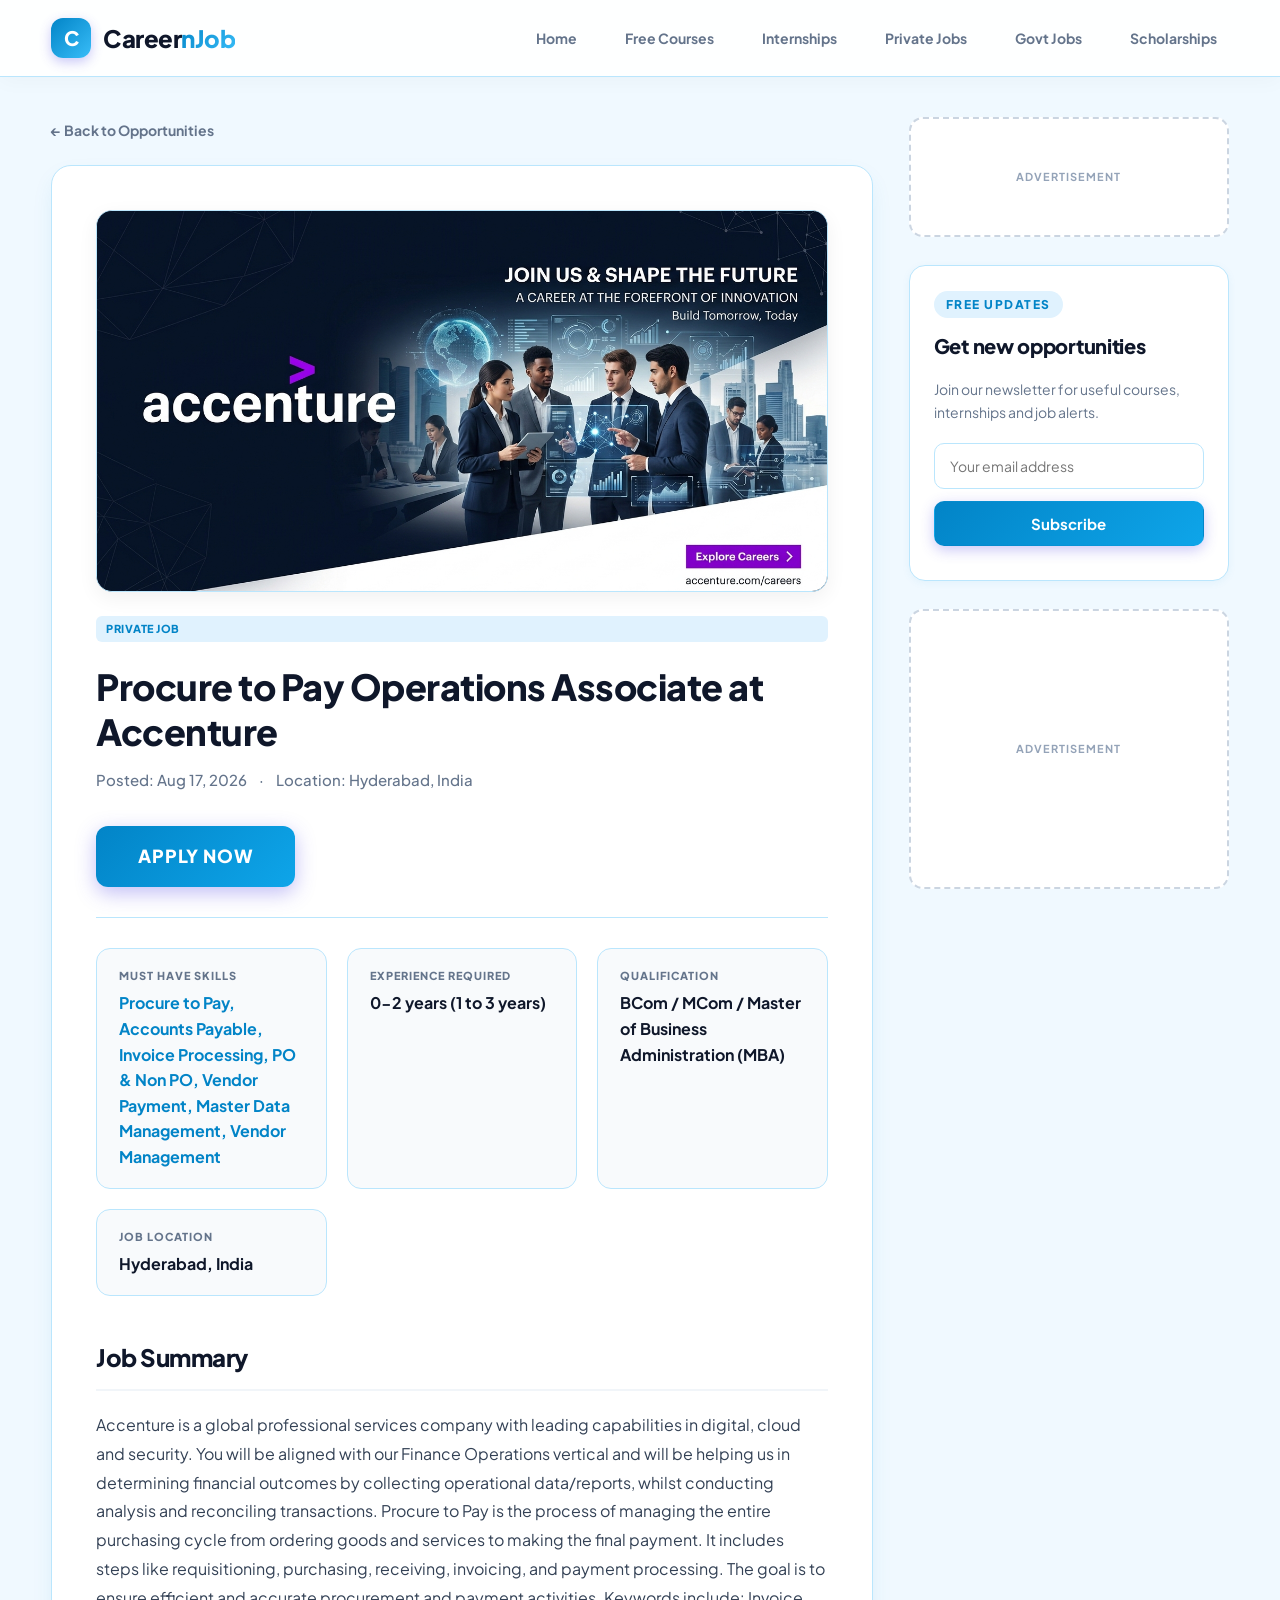
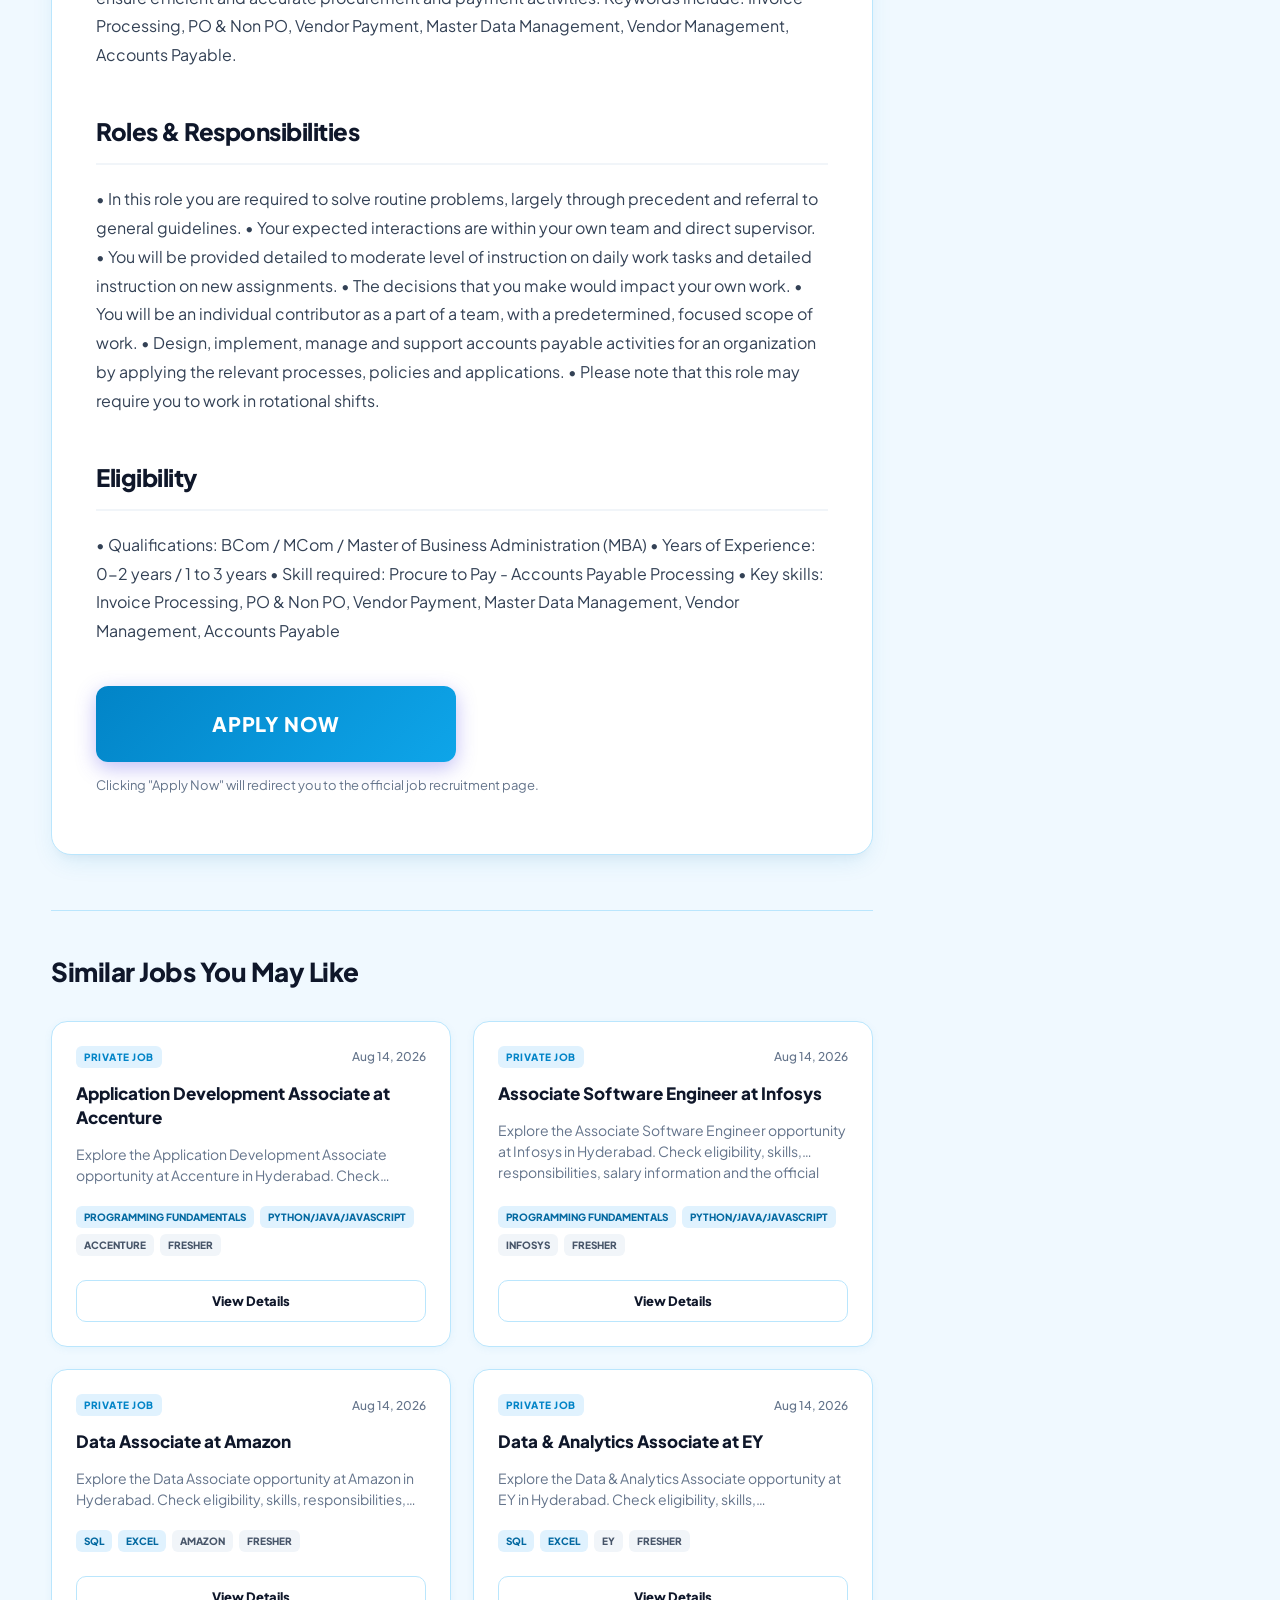
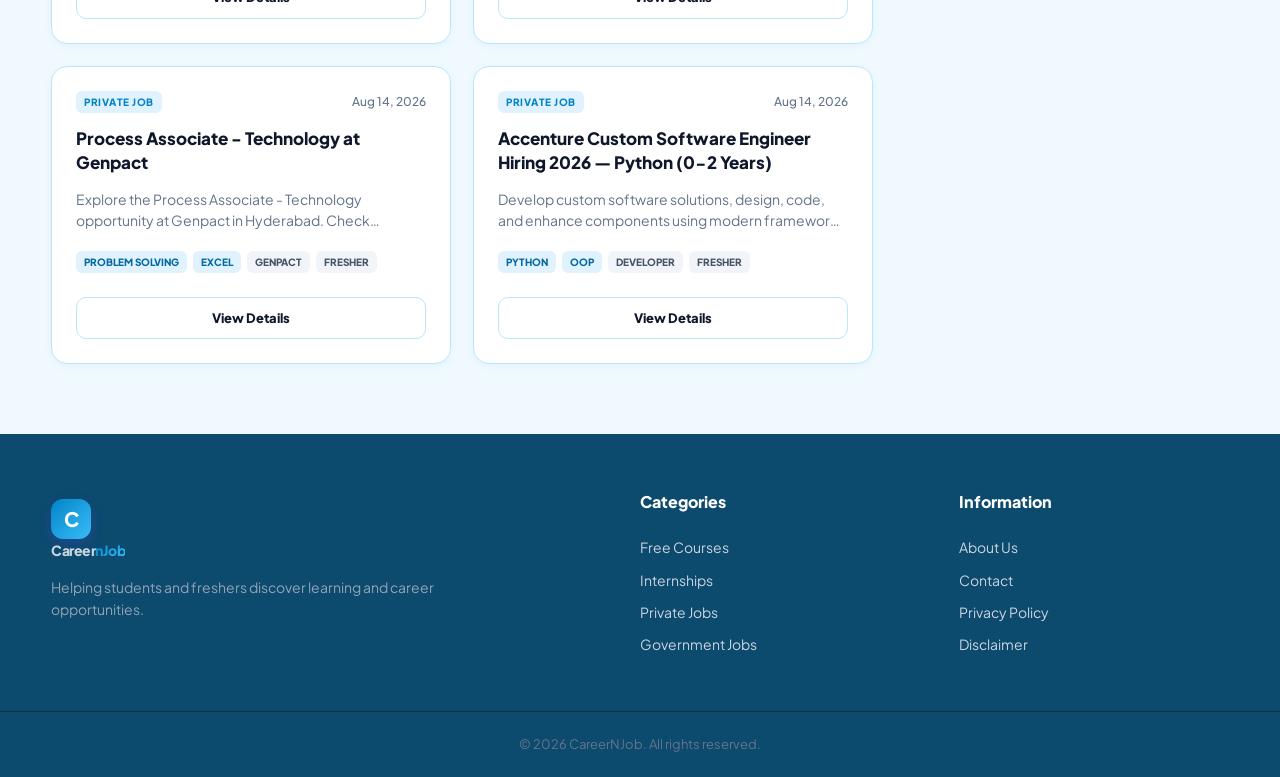
==== job-details.html @ 5971a991 "Add asset cache busting query strings v3" ====
<!doctype html>
<html lang="en">
<head>
  <meta charset="utf-8">
  <meta name="viewport" content="width=device-width, initial-scale=1">
  <meta name="description" content="Job details, eligibility, skills, and application link.">
  <title id="page-title">Job Details — CareerNJob</title>
  <link rel="stylesheet" href="style.css?v=2">
</head>
<body>
  <header class="site-header">
    <div class="topbar">
      <div class="container header-inner">
        <a class="brand" href="index.html" aria-label="CareerNJob home">
          <span class="brand-mark">C</span>
          <span>Career<span>nJob</span></span>
        </a>
        <button class="menu-toggle" aria-label="Toggle menu" aria-expanded="false">☰</button>
        <nav class="nav" aria-label="Main navigation">
          <a href="index.html#home">Home</a>
          <a href="index.html#courses">Free Courses</a>
          <a href="index.html#internships">Internships</a>
          <a href="index.html#jobs">Private Jobs</a>
          <a href="index.html#govt">Govt Jobs</a>
          <a href="index.html#scholarships">Scholarships</a>
        </nav>
      </div>
    </div>
  </header>

  <main class="container layout">
    <section class="content">
      <a href="index.html" class="back-link">← Back to Opportunities</a>
      
      <article class="job-detail">
        <div class="job-banner-wrap" id="job-banner-wrap" style="display:none;">
          <img id="job-image" class="job-banner-img" src="" alt="Company Hiring Banner">
        </div>

        <header class="job-header">
          <span class="tag" id="job-cat">Job</span>
          <h1 class="job-title" id="job-title">Loading...</h1>
          <div class="job-meta-row">
            <span id="job-date"></span>
            <span>·</span>
            <span id="job-location"></span>
          </div>

          <div class="apply-container header-apply">
            <a href="#" target="_blank" rel="noopener" class="btn-apply-now" id="apply-btn-top">
              APPLY NOW
            </a>
          </div>
        </header>

        <section class="job-meta-grid">
          <div class="meta-card">
            <span class="meta-label">Must Have Skills</span>
            <span class="meta-value accent-text" id="job-skills">N/A</span>
          </div>
          <div class="meta-card">
            <span class="meta-label">Experience Required</span>
            <span class="meta-value" id="job-experience">N/A</span>
          </div>
          <div class="meta-card">
            <span class="meta-label">Qualification</span>
            <span class="meta-value" id="job-education">N/A</span>
          </div>
          <div class="meta-card">
            <span class="meta-label">Job Location</span>
            <span class="meta-value" id="job-location-meta">N/A</span>
          </div>
        </section>

        <div class="job-body">
          <section class="job-section">
            <h2>Job Summary</h2>
            <p id="job-desc"></p>
          </section>

          <section class="job-section" id="section-roles">
            <h2>Roles & Responsibilities</h2>
            <p id="job-responsibilities"></p>
          </section>

          <section class="job-section" id="section-eligibility">
            <h2>Eligibility</h2>
            <p id="job-eligibility"></p>
          </section>

          <div class="apply-container footer-apply">
            <a href="#" target="_blank" rel="noopener" class="btn-apply-now big-apply" id="apply-btn-bottom">
              APPLY NOW
            </a>
            <p class="apply-note">Clicking "Apply Now" will redirect you to the official job recruitment page.</p>
          </div>
        </div>
      </article>
      
      <!-- Similar Opportunities container -->
      <div id="similar-opportunities"></div>
    </section>

    <aside class="sidebar">
      <div class="ad-box">ADVERTISEMENT</div>
      
      <div class="side-card newsletter">
        <span class="eyebrow">FREE UPDATES</span>
        <h3>Get new opportunities</h3>
        <p>Join our newsletter for useful courses, internships and job alerts.</p>
        <form id="newsletterForm">
          <input type="email" id="email" placeholder="Your email address" required>
          <button class="btn primary" type="submit">Subscribe</button>
        </form>
        <small id="newsletterMsg"></small>
      </div>

      <div class="ad-box tall">ADVERTISEMENT</div>
    </aside>
  </main>

  <footer>
    <div class="container footer-grid">
      <div>
        <a class="brand footer-brand" href="index.html"><span class="brand-mark">C</span><span>Career<span>nJob</span></span></a>
        <p>Helping students and freshers discover learning and career opportunities.</p>
      </div>
      <div>
        <h4>Categories</h4>
        <a href="index.html#courses">Free Courses</a>
        <a href="index.html#internships">Internships</a>
        <a href="index.html#jobs">Private Jobs</a>
        <a href="index.html#govt">Government Jobs</a>
      </div>
      <div>
        <h4>Information</h4>
        <a href="#">About Us</a>
        <a href="#">Contact</a>
        <a href="#">Privacy Policy</a>
        <a href="#">Disclaimer</a>
      </div>
    </div>
    <div class="copyright">© <span id="year"></span> CareerNJob. All rights reserved.</div>
  </footer>

  <script src="data.js?v=3"></script>
  <script src="script.js?v=3"></script>
</body>
</html>
---- style.css ----
@import url('https://fonts.googleapis.com/css2?family=Plus+Jakarta+Sans:wght@400;500;600;700;800&display=swap');

*{box-sizing:border-box}

:root {
  --primary: #0284c7;
  --primary-dark: #0369a1;
  --primary-light: #e0f2fe;
  --accent: #38bdf8;
  --accent-dark: #0284c7;
  --accent-light: #f0f9ff;
  --gradient-main: linear-gradient(135deg, #0284c7 0%, #38bdf8 100%);
  --gradient-btn: linear-gradient(135deg, #0284c7 0%, #0ea5e9 100%);
  --gradient-btn-hover: linear-gradient(135deg, #0369a1 0%, #0284c7 100%);
  --text: #0f172a;
  --muted: #64748b;
  --border: #bae6fd;
  --bg: #f0f9ff;
  --card: #ffffff;
  --shadow-sm: 0 2px 8px rgba(2, 132, 199, 0.06);
  --shadow-md: 0 10px 25px -5px rgba(2, 132, 199, 0.12), 0 8px 10px -6px rgba(15, 23, 42, 0.04);
  --shadow-lg: 0 20px 30px -10px rgba(2, 132, 199, 0.2);
}

html{scroll-behavior:smooth}

body {
  margin: 0;
  font-family: 'Plus Jakarta Sans', system-ui, -apple-system, BlinkMacSystemFont, "Segoe UI", sans-serif;
  color: var(--text);
  background: var(--bg);
  line-height: 1.6;
  -webkit-font-smoothing: antialiased;
}

a{text-decoration:none;color:inherit}
.container{width:min(1200px, 92%);margin:auto}

/* Site Header */
.site-header {
  background: rgba(255, 255, 255, 0.92);
  backdrop-filter: blur(12px);
  -webkit-backdrop-filter: blur(12px);
  border-bottom: 1px solid var(--border);
  position: sticky;
  top: 0;
  z-index: 100;
  box-shadow: 0 4px 20px rgba(15, 23, 42, 0.03);
}

.topbar{background:transparent}

.header-inner {
  min-height: 76px;
  display: flex;
  align-items: center;
  gap: 30px;
}

.brand {
  display: flex;
  align-items: center;
  gap: 12px;
  font-weight: 800;
  font-size: 24px;
  white-space: nowrap;
  letter-spacing: -0.5px;
}

.brand>span:last-child>span {
  background: var(--gradient-main);
  -webkit-background-clip: text;
  -webkit-text-fill-color: transparent;
}

.brand-mark {
  width: 40px;
  height: 40px;
  border-radius: 12px;
  background: var(--gradient-main);
  color: #fff;
  display: grid;
  place-items: center;
  font-weight: 900;
  font-size: 20px;
  box-shadow: 0 4px 12px rgba(79, 70, 229, 0.3);
}

.nav {
  display: flex;
  align-items: center;
  gap: 24px;
  margin-left: auto;
  font-size: 14px;
  font-weight: 700;
}

.nav a {
  color: var(--muted);
  transition: all 0.2s ease;
  padding: 6px 12px;
  border-radius: 8px;
}

.nav a:hover {
  color: var(--primary);
  background: var(--primary-light);
}

.menu-toggle {
  display: none;
  background: none;
  border: 0;
  font-size: 26px;
  color: var(--text);
  cursor: pointer;
}

.search-row {
  border-top: 1px solid #f1f5f9;
  padding: 12px 0;
  background: #ffffff;
}

.search {
  display: flex;
  max-width: 720px;
  margin: auto;
  box-shadow: var(--shadow-sm);
  border-radius: 12px;
  overflow: hidden;
  border: 1px solid var(--border);
  transition: box-shadow 0.2s ease, border-color 0.2s ease;
}

.search:focus-within {
  border-color: var(--primary);
  box-shadow: 0 0 0 4px rgba(79, 70, 229, 0.12);
}

.search input {
  flex: 1;
  padding: 14px 18px;
  border: 0;
  outline: none;
  font-size: 15px;
  font-family: inherit;
  color: var(--text);
}

.search button {
  border: 0;
  background: var(--gradient-main);
  color: #fff;
  padding: 0 28px;
  font-weight: 700;
  font-size: 15px;
  font-family: inherit;
  cursor: pointer;
  transition: opacity 0.2s ease;
}

.search button:hover {
  opacity: 0.92;
}

/* Layout */
.layout {
  display: grid;
  grid-template-columns: minmax(0, 1fr) 320px;
  gap: 36px;
  padding: 40px 0 70px;
}

/* Hero Section */
.hero {
  background: linear-gradient(135deg, #ffffff 0%, #f1f5f9 100%);
  border: 1px solid var(--border);
  border-radius: 20px;
  padding: 40px;
  display: flex;
  justify-content: space-between;
  gap: 30px;
  margin-bottom: 40px;
  box-shadow: var(--shadow-md);
  position: relative;
  overflow: hidden;
}

.hero::before {
  content: '';
  position: absolute;
  top: -50px;
  right: -50px;
  width: 200px;
  height: 200px;
  background: var(--primary-light);
  border-radius: 50%;
  filter: blur(40px);
  opacity: 0.6;
  z-index: 0;
}

.hero > div:first-child {
  position: relative;
  z-index: 1;
}

.eyebrow {
  font-size: 12px;
  letter-spacing: 1.5px;
  color: var(--primary);
  font-weight: 800;
  text-transform: uppercase;
  background: var(--primary-light);
  padding: 4px 12px;
  border-radius: 20px;
  display: inline-block;
  margin-bottom: 12px;
}

h1 {
  font-size: 44px;
  line-height: 1.15;
  margin: 10px 0 14px;
  font-weight: 800;
  letter-spacing: -1px;
}

h1 strong {
  background: var(--gradient-main);
  -webkit-background-clip: text;
  -webkit-text-fill-color: transparent;
}

.hero p {
  color: var(--muted);
  max-width: 620px;
  margin: 0 0 28px;
  font-size: 17px;
}

.hero-actions {
  display: flex;
  gap: 14px;
}

.btn {
  display: inline-flex;
  align-items: center;
  justify-content: center;
  padding: 12px 22px;
  border-radius: 10px;
  font-size: 15px;
  font-weight: 700;
  font-family: inherit;
  border: 1px solid transparent;
  transition: all 0.2s cubic-bezier(0.4, 0, 0.2, 1);
  cursor: pointer;
}

.btn.primary {
  background: var(--gradient-btn);
  color: #fff;
  box-shadow: 0 4px 14px rgba(79, 70, 229, 0.3);
}

.btn.primary:hover {
  background: var(--gradient-btn-hover);
  transform: translateY(-2px);
  box-shadow: 0 6px 20px rgba(79, 70, 229, 0.4);
}

.btn.ghost {
  border-color: var(--border);
  background: #fff;
  color: var(--text);
  box-shadow: var(--shadow-sm);
}

.btn.ghost:hover {
  border-color: var(--primary);
  color: var(--primary);
  transform: translateY(-2px);
}

.hero-card {
  min-width: 210px;
  align-self: center;
  background: #ffffff;
  border: 1px solid var(--border);
  border-radius: 16px;
  padding: 24px;
  box-shadow: var(--shadow-md);
  position: relative;
  z-index: 1;
}

.hero-card span {
  display: inline-block;
  background: var(--accent);
  color: #fff;
  font-size: 11px;
  font-weight: 800;
  padding: 3px 10px;
  border-radius: 20px;
  margin-bottom: 12px;
}

.hero-card b {
  display: block;
  font-size: 16px;
  color: var(--text);
}

.hero-card small {
  display: block;
  color: var(--muted);
  margin-top: 6px;
  font-size: 13px;
}

/* Section Headings */
.section-head {
  display: flex;
  justify-content: space-between;
  align-items: flex-end;
  margin-bottom: 20px;
}

h2 {
  margin: 4px 0 0;
  font-size: 28px;
  font-weight: 800;
  letter-spacing: -0.5px;
}

.result-count {
  font-size: 13px;
  font-weight: 700;
  color: var(--muted);
  background: #e2e8f0;
  padding: 4px 12px;
  border-radius: 20px;
}

/* Job Posts List */
.posts {
  display: grid;
  gap: 16px;
  background: transparent;
}

.post {
  display: grid;
  grid-template-columns: 100px 1fr;
  gap: 22px;
  padding: 24px;
  background: var(--card);
  border: 1px solid var(--border);
  border-radius: 16px;
  transition: all 0.25s ease;
  box-shadow: var(--shadow-sm);
}

.post:hover {
  transform: translateY(-3px);
  box-shadow: var(--shadow-md);
  border-color: var(--primary-light);
}

.post-image {
  width: 110px;
  height: 110px;
  border-radius: 14px;
  background: var(--gradient-main);
  display: grid;
  place-items: center;
  color: #fff;
  font-size: 32px;
  font-weight: 900;
  box-shadow: 0 4px 14px rgba(79, 70, 229, 0.2);
  overflow: hidden;
  flex-shrink: 0;
}

.post-thumb-img {
  width: 100%;
  height: 100%;
  object-fit: cover;
  display: block;
}

.post-top-meta {
  display: flex;
  align-items: center;
  gap: 8px;
  margin-bottom: 6px;
}

.tag.company-tag {
  background: #0f172a;
  color: #fff;
  letter-spacing: 0.5px;
}

.post-meta {
  font-size: 13px;
  color: var(--muted);
  margin: 6px 0 10px;
  font-weight: 500;
}

.post h3 {
  margin: 0;
  font-size: 20px;
  font-weight: 800;
  line-height: 1.35;
  letter-spacing: -0.3px;
}

.post h3 a {
  transition: color 0.2s ease;
}

.post h3 a:hover {
  color: var(--primary);
}

.tag {
  display: inline-block;
  font-size: 11px;
  font-weight: 800;
  color: var(--primary);
  background: var(--primary-light);
  padding: 4px 10px;
  border-radius: 6px;
  margin-bottom: 8px;
  text-transform: uppercase;
  letter-spacing: 0.5px;
}

.post p {
  margin: 8px 0 0;
  color: var(--muted);
  font-size: 14px;
  line-height: 1.55;
}

.load-more {
  display: block;
  margin: 28px auto 0;
  padding: 14px 28px;
  border: 1px solid var(--border);
  background: #fff;
  color: var(--text);
  border-radius: 12px;
  font-weight: 800;
  font-size: 15px;
  font-family: inherit;
  cursor: pointer;
  transition: all 0.2s ease;
  box-shadow: var(--shadow-sm);
}

.load-more:hover {
  border-color: var(--primary);
  color: var(--primary);
  box-shadow: var(--shadow-md);
  transform: translateY(-2px);
}

.empty {
  text-align: center;
  background: #fff;
  padding: 48px;
  border: 1px solid var(--border);
  border-radius: 16px;
  color: var(--muted);
  font-size: 16px;
}

/* Sidebar */
.sidebar {
  display: flex;
  flex-direction: column;
  gap: 28px;
}

.ad-box {
  height: 120px;
  border: 2px dashed #cbd5e1;
  background: #ffffff;
  border-radius: 14px;
  display: grid;
  place-items: center;
  color: #94a3b8;
  font-size: 11px;
  font-weight: 700;
  letter-spacing: 1px;
}

.ad-box.tall {
  height: 280px;
}

.side-card {
  background: var(--card);
  border: 1px solid var(--border);
  border-radius: 16px;
  padding: 24px;
  box-shadow: var(--shadow-sm);
}

.side-card h3 {
  margin: 0 0 16px;
  font-size: 20px;
  font-weight: 800;
  letter-spacing: -0.3px;
}

.popular-item {
  padding: 14px 0;
  border-bottom: 1px solid var(--border);
  font-size: 14px;
  font-weight: 700;
}

.popular-item:last-child {
  border: 0;
}

.popular-item a:hover {
  color: var(--primary);
}

.popular-item small {
  display: block;
  color: var(--muted);
  font-weight: 500;
  margin-top: 4px;
  font-size: 12px;
}

.newsletter p {
  font-size: 14px;
  color: var(--muted);
}

.newsletter input {
  width: 100%;
  padding: 13px 15px;
  border: 1px solid var(--border);
  border-radius: 10px;
  margin: 6px 0 12px;
  outline: none;
  font-family: inherit;
  font-size: 14px;
  transition: border-color 0.2s ease;
}

.newsletter input:focus {
  border-color: var(--primary);
}

.newsletter button {
  width: 100%;
  cursor: pointer;
}

.newsletter small {
  display: block;
  margin-top: 10px;
  color: var(--primary);
  font-weight: 700;
}

/* Footer */
footer {
  background: #0c4a6e;
  color: #bae6fd;
  padding-top: 55px;
}

.footer-grid {
  display: grid;
  grid-template-columns: 2fr 1fr 1fr;
  gap: 50px;
  padding-bottom: 45px;
}

.footer-brand {
  color: #fff;
}

.footer-grid p {
  max-width: 400px;
  color: #94a3b8;
  font-size: 14px;
  line-height: 1.6;
}

.footer-grid h4 {
  color: #fff;
  margin-top: 0;
  font-size: 16px;
  font-weight: 800;
}

.footer-grid a {
  display: block;
  color: #cbd5e1;
  font-size: 14px;
  margin: 10px 0;
  transition: color 0.2s ease;
}

.footer-grid a:hover {
  color: #fff;
}

.copyright {
  border-top: 1px solid #1e293b;
  text-align: center;
  padding: 22px;
  font-size: 13px;
  color: #64748b;
}

/* Responsiveness */
@media(max-width: 900px) {
  .nav {
    gap: 14px;
    font-size: 13px;
  }
  .layout {
    grid-template-columns: 1fr;
  }
  .sidebar {
    display: grid;
    grid-template-columns: 1fr 1fr;
  }
  .ad-box.tall {
    display: none;
  }
}

@media(max-width: 680px) {
  .header-inner {
    min-height: 64px;
  }
  .menu-toggle {
    display: block;
    margin-left: auto;
  }
  .nav {
    display: none;
    position: absolute;
    top: 64px;
    left: 0;
    right: 0;
    background: #fff;
    border-top: 1px solid var(--border);
    padding: 20px;
    flex-direction: column;
    align-items: flex-start;
    box-shadow: var(--shadow-md);
  }
  .nav.open {
    display: flex;
  }
  .hero {
    padding: 28px;
    display: block;
  }
  .hero-card {
    margin-top: 24px;
  }
  .hero h1 {
    font-size: 34px;
  }
  .post {
    grid-template-columns: 80px 1fr;
    gap: 16px;
    padding: 18px;
  }
  .post-image {
    width: 80px;
    height: 80px;
    font-size: 24px;
  }
  .post h3 {
    font-size: 16px;
  }
  .post p {
    display: none;
  }
  .sidebar {
    display: block;
  }
  .sidebar .side-card, .sidebar .ad-box {
    margin-bottom: 24px;
  }
  .footer-grid {
    grid-template-columns: 1fr;
    gap: 28px;
  }
  .search button {
    padding: 0 18px;
  }
}

/* Job Details Page Custom Styling */
.back-link {
  display: inline-flex;
  align-items: center;
  color: var(--muted);
  font-size: 14px;
  font-weight: 700;
  margin-bottom: 24px;
  transition: color 0.2s ease, transform 0.2s ease;
}

.back-link:hover {
  color: var(--primary);
  transform: translateX(-3px);
}

.job-detail {
  background: var(--card);
  border: 1px solid var(--border);
  border-radius: 20px;
  padding: 44px;
  margin-bottom: 35px;
  box-shadow: var(--shadow-md);
}

.job-header {
  border-bottom: 1px solid var(--border);
  padding-bottom: 30px;
  margin-bottom: 30px;
  display: flex;
  flex-direction: column;
}

.job-title {
  font-size: 36px;
  font-weight: 800;
  margin: 14px 0;
  line-height: 1.25;
  letter-spacing: -0.5px;
}

.job-meta-row {
  display: flex;
  gap: 12px;
  color: var(--muted);
  font-size: 15px;
  margin-bottom: 24px;
  font-weight: 500;
}

.apply-container {
  margin-top: 10px;
}

.btn-apply-now {
  display: inline-flex;
  align-items: center;
  justify-content: center;
  background: var(--gradient-btn);
  color: #fff;
  font-size: 18px;
  font-weight: 800;
  padding: 16px 42px;
  border-radius: 12px;
  text-align: center;
  text-transform: uppercase;
  letter-spacing: 0.8px;
  transition: all 0.25s ease;
  box-shadow: 0 6px 20px rgba(79, 70, 229, 0.35);
  cursor: pointer;
  border: none;
}

.btn-apply-now:hover {
  background: var(--gradient-btn-hover);
  transform: translateY(-2px);
  box-shadow: 0 10px 25px rgba(79, 70, 229, 0.45);
}

.btn-apply-now:active {
  transform: translateY(1px);
}

.btn-apply-now.big-apply {
  padding: 20px 52px;
  font-size: 20px;
  width: 100%;
  max-width: 360px;
}

.apply-note {
  font-size: 13px;
  color: var(--muted);
  margin-top: 12px;
}

.job-meta-grid {
  display: grid;
  grid-template-columns: repeat(auto-fit, minmax(200px, 1fr));
  gap: 20px;
  margin-bottom: 40px;
}

.meta-card {
  background: #f8fafc;
  border: 1px solid var(--border);
  border-radius: 14px;
  padding: 18px 22px;
  display: flex;
  flex-direction: column;
  gap: 6px;
}

.meta-label {
  font-size: 11px;
  font-weight: 800;
  text-transform: uppercase;
  letter-spacing: 1px;
  color: var(--muted);
}

.meta-value {
  font-size: 16px;
  font-weight: 700;
  color: var(--text);
}

.accent-text {
  color: var(--primary);
}

.job-body {
  line-height: 1.8;
}

.job-section {
  margin-bottom: 40px;
}

.job-section h2 {
  font-size: 24px;
  font-weight: 800;
  border-bottom: 2px solid #f1f5f9;
  padding-bottom: 10px;
  margin-bottom: 20px;
  color: var(--text);
}

.job-section p {
  color: #334155;
  font-size: 16px;
  margin: 0;
}

.bullet-list {
  margin: 0;
  padding-left: 20px;
  display: flex;
  flex-direction: column;
  gap: 14px;
}

.bullet-list li {
  font-size: 16px;
  color: #334155;
}

.job-table {
  width: 100%;
  border-collapse: collapse;
  margin-top: 18px;
  border-radius: 12px;
  overflow: hidden;
  border: 1px solid var(--border);
}

.job-table th, .job-table td {
  padding: 16px 20px;
  border: 1px solid var(--border);
  text-align: left;
  font-size: 15px;
}

.job-table th {
  background: #f8fafc;
  width: 240px;
  font-weight: 700;
  color: var(--text);
}

.job-table td {
  color: #334155;
}

@media(max-width:680px){
  .job-detail {
    padding: 24px 20px;
  }
  .job-title {
    font-size: 28px;
  }
  .btn-apply-now {
    width: 100%;
    font-size: 16px;
    padding: 14px 28px;
  }
  .job-meta-grid {
    grid-template-columns: 1fr;
    gap: 14px;
  }
  .job-table th, .job-table td {
    display: block;
    width: 100%;
  }
  .job-table th {
    border-bottom: 0;
    padding-bottom: 6px;
  }
  .job-table td {
    padding-top: 6px;
  }
}

/* Similar Opportunities Section Styling */
.similar-section {
  margin-top: 55px;
}

.similar-divider {
  border: 0;
  height: 1px;
  background: var(--border);
  margin-bottom: 40px;
}

.similar-section h2 {
  font-size: 26px;
  font-weight: 800;
  margin-bottom: 28px;
  color: var(--text);
  letter-spacing: -0.5px;
}

.similar-grid {
  display: grid;
  grid-template-columns: repeat(auto-fit, minmax(280px, 1fr));
  gap: 22px;
}

.similar-card {
  background: var(--card);
  border: 1px solid var(--border);
  border-radius: 16px;
  padding: 24px;
  display: flex;
  flex-direction: column;
  gap: 14px;
  transition: all 0.25s ease;
  box-shadow: var(--shadow-sm);
}

.similar-card:hover {
  transform: translateY(-4px);
  box-shadow: var(--shadow-md);
  border-color: var(--primary-light);
}

.similar-card-header {
  display: flex;
  justify-content: space-between;
  align-items: center;
}

.tag.small-tag {
  font-size: 10px;
  padding: 3px 8px;
  margin-bottom: 0;
}

.similar-date {
  font-size: 12px;
  color: var(--muted);
  font-weight: 500;
}

.similar-card h3 {
  margin: 0;
  font-size: 17px;
  line-height: 1.4;
  font-weight: 800;
}

.similar-card h3 a:hover {
  color: var(--primary);
}

.similar-card p {
  margin: 0;
  color: var(--muted);
  font-size: 14px;
  line-height: 1.5;
  flex: 1;
  display: -webkit-box;
  -webkit-line-clamp: 2;
  -webkit-box-orient: vertical;
  overflow: hidden;
}

.similar-tags {
  display: flex;
  flex-wrap: wrap;
  gap: 6px;
  margin-top: 6px;
}

.skill-pill {
  background: var(--primary-light);
  color: var(--primary-dark);
  font-size: 10px;
  font-weight: 800;
  padding: 3px 8px;
  border-radius: 6px;
  text-transform: uppercase;
}

.meta-pill {
  background: #f1f5f9;
  color: #475569;
  font-size: 10px;
  font-weight: 800;
  padding: 3px 8px;
  border-radius: 6px;
  text-transform: uppercase;
}

.similar-card-footer {
  margin-top: 10px;
}

.btn-view-details {
  display: block;
  width: 100%;
  padding: 10px 14px;
  border: 1px solid var(--border);
  border-radius: 10px;
  background: #fff;
  color: var(--text);
  font-size: 13px;
  font-weight: 800;
  font-family: inherit;
  text-align: center;
  transition: all 0.2s ease;
  cursor: pointer;
}

.btn-view-details:hover {
  background: var(--gradient-btn);
  color: #fff;
  border-color: transparent;
  box-shadow: 0 4px 12px rgba(79, 70, 229, 0.25);
}

/* Job Banner Header Image */
.job-banner-wrap {
  width: 100%;
  margin-bottom: 24px;
  border-radius: 16px;
  overflow: hidden;
  border: 1px solid var(--border);
  box-shadow: 0 6px 20px rgba(0, 0, 0, 0.06);
  background: #0f172a;
}

.job-banner-img {
  width: 100%;
  height: auto;
  max-height: 380px;
  object-fit: cover;
  display: block;
}
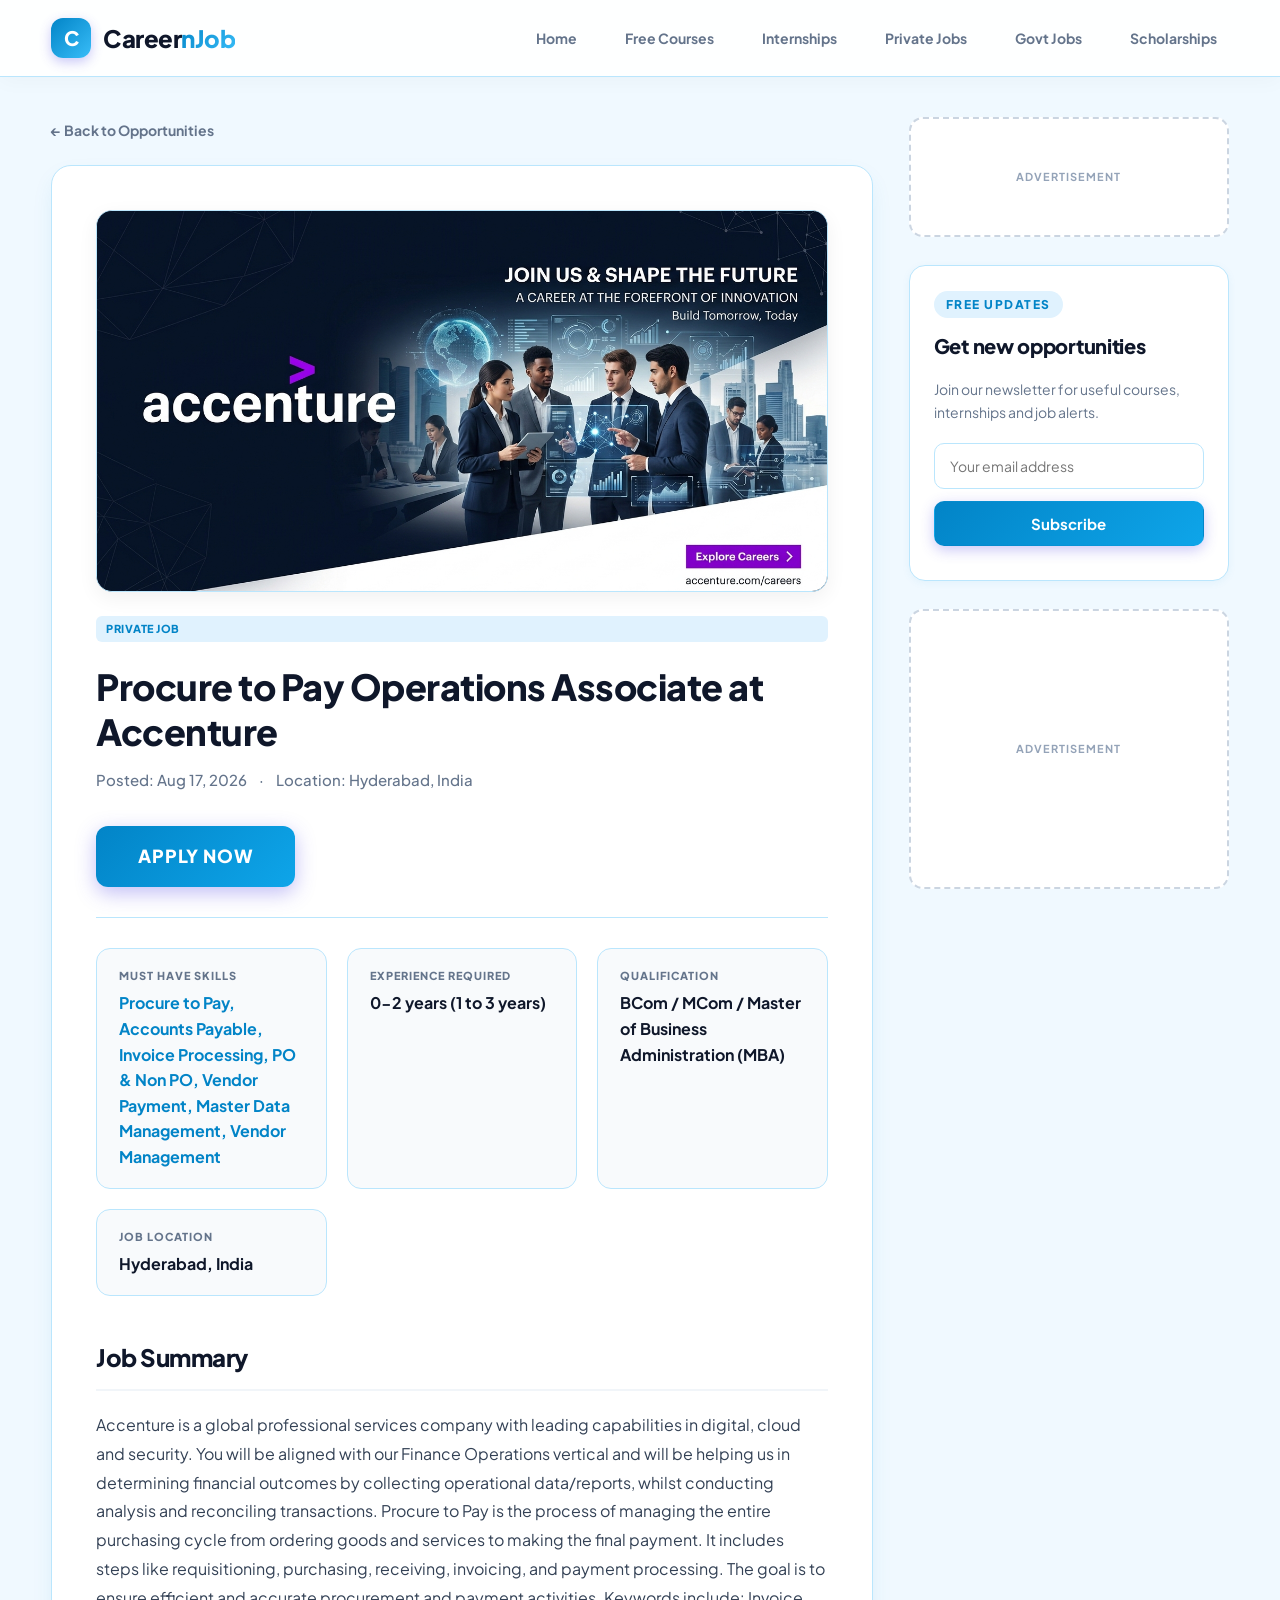
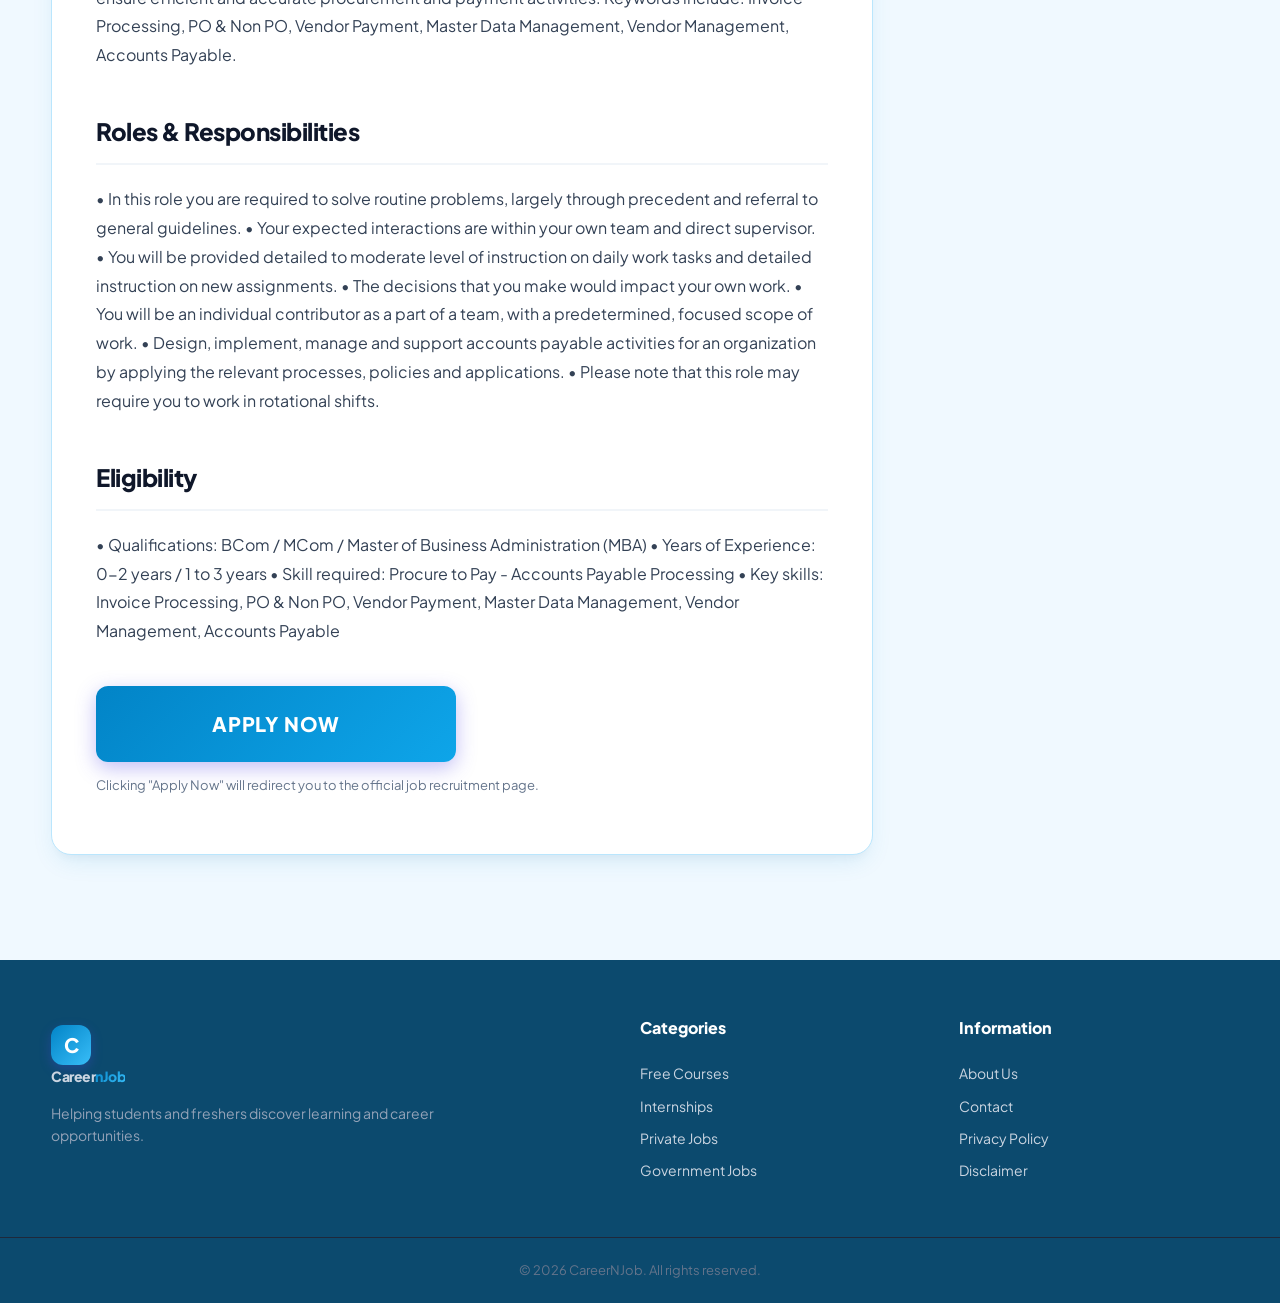
==== commit c132c34b: "Remove all old opportunity listings, keep exclusively today's Accenture job post" ====
--- a/job-details.html
+++ b/job-details.html
@@ -143,7 +143,7 @@
     <div class="copyright">© <span id="year"></span> CareerNJob. All rights reserved.</div>
   </footer>
 
-  <script src="data.js?v=3"></script>
-  <script src="script.js?v=3"></script>
+  <script src="data.js?v=5"></script>
+  <script src="script.js?v=5"></script>
 </body>
 </html>
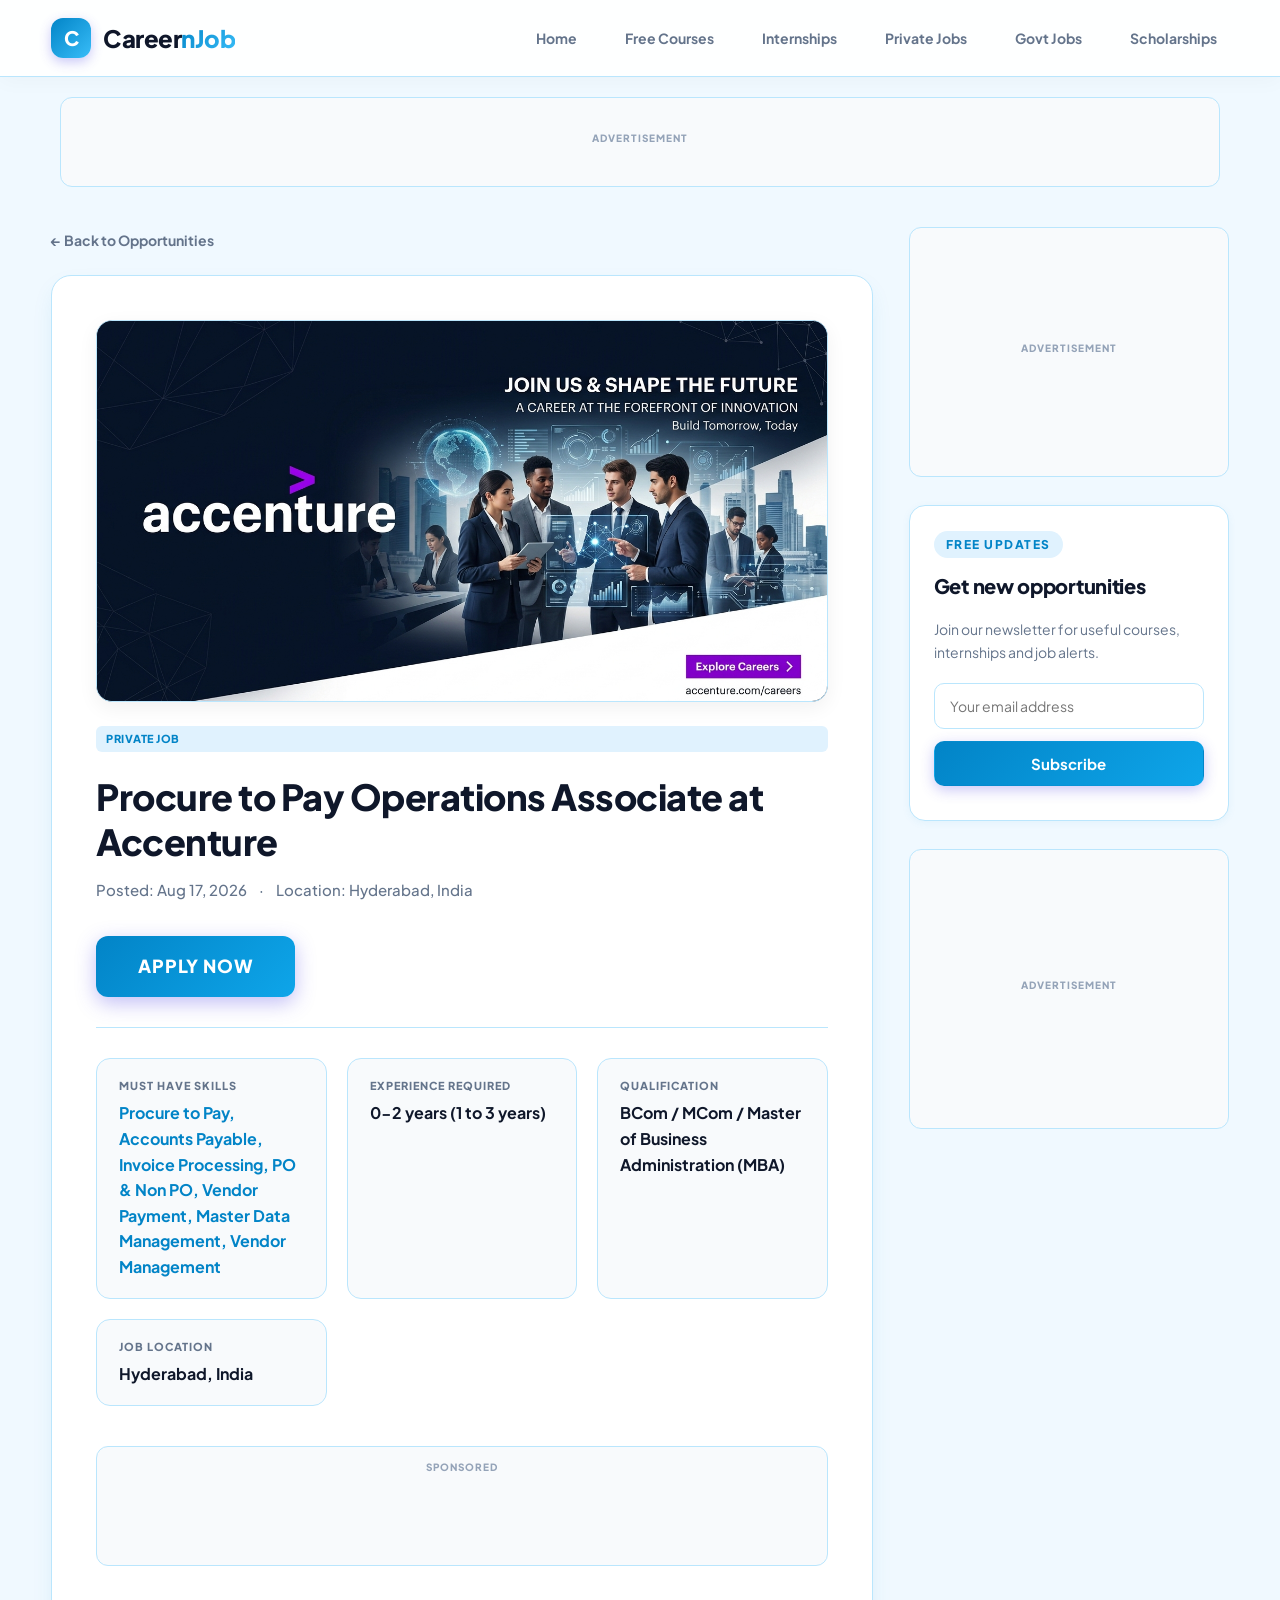
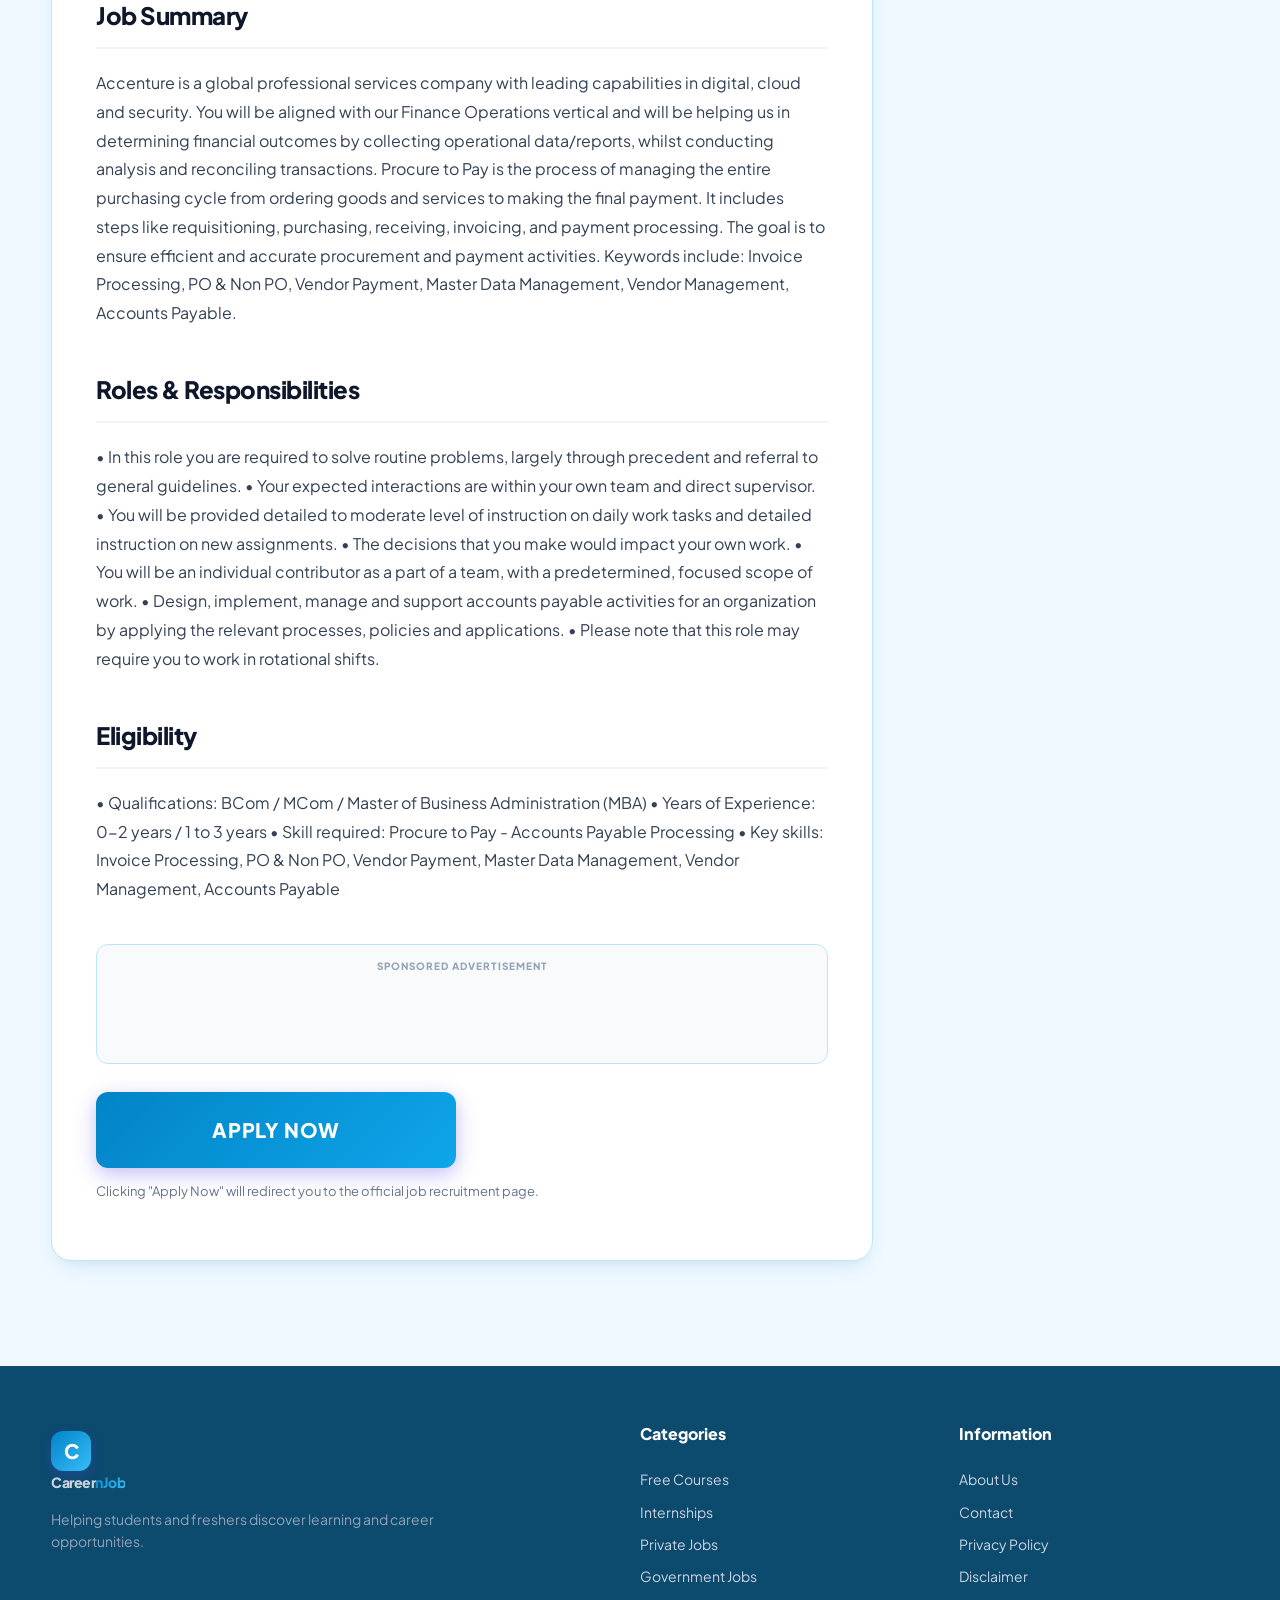
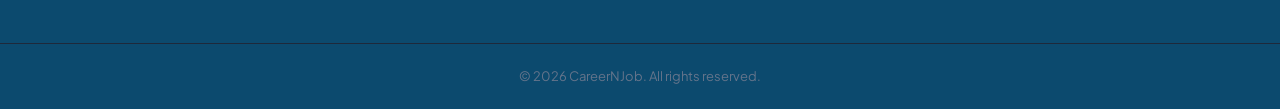
==== commit 344b3e66: "Implement best practice Google AdSense ad placements (Leaderboard, In-Content, Sticky Sidebar)" ====
--- a/job-details.html
+++ b/job-details.html
@@ -6,6 +6,8 @@
   <meta name="description" content="Job details, eligibility, skills, and application link.">
   <title id="page-title">Job Details — CareerNJob</title>
   <link rel="stylesheet" href="style.css?v=2">
+  <script async src="https://pagead2.googlesyndication.com/pagead/js/adsbygoogle.js?client=ca-pub-5025710421115269"
+     crossorigin="anonymous"></script>
 </head>
 <body>
   <header class="site-header">
@@ -28,6 +30,22 @@
     </div>
   </header>
 
+  <!-- Top Header Leaderboard Ad -->
+  <div class="ad-leaderboard-wrap">
+    <div class="ad-slot ad-slot-leaderboard">
+      <span class="ad-label">ADVERTISEMENT</span>
+      <ins class="adsbygoogle"
+           style="display:block"
+           data-ad-client="ca-pub-5025710421115269"
+           data-ad-slot=""
+           data-ad-format="auto"
+           data-full-width-responsive="true"></ins>
+      <script>
+           (adsbygoogle = window.adsbygoogle || []).push({});
+      </script>
+    </div>
+  </div>
+
   <main class="container layout">
     <section class="content">
       <a href="index.html" class="back-link">← Back to Opportunities</a>
@@ -72,6 +90,20 @@
           </div>
         </section>
 
+        <!-- In-Content Native Ad 1: Below Meta Grid -->
+        <div class="ad-slot ad-slot-incontent">
+          <span class="ad-label">SPONSORED</span>
+          <ins class="adsbygoogle"
+               style="display:block; text-align:center;"
+               data-ad-layout="in-article"
+               data-ad-format="fluid"
+               data-ad-client="ca-pub-5025710421115269"
+               data-ad-slot=""></ins>
+          <script>
+               (adsbygoogle = window.adsbygoogle || []).push({});
+          </script>
+        </div>
+
         <div class="job-body">
           <section class="job-section">
             <h2>Job Summary</h2>
@@ -87,6 +119,20 @@
             <h2>Eligibility</h2>
             <p id="job-eligibility"></p>
           </section>
+
+          <!-- In-Content Native Ad 2: Before Apply Button -->
+          <div class="ad-slot ad-slot-incontent">
+            <span class="ad-label">SPONSORED ADVERTISEMENT</span>
+            <ins class="adsbygoogle"
+                 style="display:block"
+                 data-ad-client="ca-pub-5025710421115269"
+                 data-ad-slot=""
+                 data-ad-format="auto"
+                 data-full-width-responsive="true"></ins>
+            <script>
+                 (adsbygoogle = window.adsbygoogle || []).push({});
+            </script>
+          </div>
 
           <div class="apply-container footer-apply">
             <a href="#" target="_blank" rel="noopener" class="btn-apply-now big-apply" id="apply-btn-bottom">
@@ -102,7 +148,19 @@
     </section>
 
     <aside class="sidebar">
-      <div class="ad-box">ADVERTISEMENT</div>
+      <!-- Sidebar Top Ad -->
+      <div class="ad-slot ad-slot-sidebar">
+        <span class="ad-label">ADVERTISEMENT</span>
+        <ins class="adsbygoogle"
+             style="display:block"
+             data-ad-client="ca-pub-5025710421115269"
+             data-ad-slot=""
+             data-ad-format="rectangle, horizontal"
+             data-full-width-responsive="true"></ins>
+        <script>
+             (adsbygoogle = window.adsbygoogle || []).push({});
+        </script>
+      </div>
       
       <div class="side-card newsletter">
         <span class="eyebrow">FREE UPDATES</span>
@@ -115,7 +173,19 @@
         <small id="newsletterMsg"></small>
       </div>
 
-      <div class="ad-box tall">ADVERTISEMENT</div>
+      <!-- Sticky Sidebar Ad -->
+      <div class="ad-slot ad-slot-sticky">
+        <span class="ad-label">ADVERTISEMENT</span>
+        <ins class="adsbygoogle"
+             style="display:block"
+             data-ad-client="ca-pub-5025710421115269"
+             data-ad-slot=""
+             data-ad-format="auto"
+             data-full-width-responsive="true"></ins>
+        <script>
+             (adsbygoogle = window.adsbygoogle || []).push({});
+        </script>
+      </div>
     </aside>
   </main>
 
@@ -143,7 +213,7 @@
     <div class="copyright">© <span id="year"></span> CareerNJob. All rights reserved.</div>
   </footer>
 
-  <script src="data.js?v=5"></script>
-  <script src="script.js?v=5"></script>
+  <script src="data.js?v=6"></script>
+  <script src="script.js?v=6"></script>
 </body>
 </html>
--- a/style.css
+++ b/style.css
@@ -487,22 +487,88 @@
   gap: 28px;
 }
 
-.ad-box {
-  height: 120px;
-  border: 2px dashed #cbd5e1;
-  background: #ffffff;
-  border-radius: 14px;
-  display: grid;
-  place-items: center;
+/* ==========================================================================
+   Google AdSense & Responsive Ad Units
+   ========================================================================== */
+
+.ad-leaderboard-wrap {
+  margin: 20px auto 0;
+  max-width: 1200px;
+  padding: 0 20px;
+}
+
+.ad-slot {
+  position: relative;
+  background: #f8fafc;
+  border: 1px solid var(--border);
+  border-radius: 12px;
+  padding: 12px;
+  text-align: center;
+  overflow: hidden;
+  transition: all 0.2s ease;
+  width: 100%;
+}
+
+.ad-slot:hover {
+  border-color: #cbd5e1;
+}
+
+.ad-label {
+  font-size: 10px;
+  font-weight: 800;
   color: #94a3b8;
-  font-size: 11px;
-  font-weight: 700;
   letter-spacing: 1px;
-}
-
-.ad-box.tall {
-  height: 280px;
-}
+  text-transform: uppercase;
+  margin-bottom: 8px;
+  display: block;
+}
+
+/* Leaderboard Banner (Top of page) */
+.ad-slot-leaderboard {
+  min-height: 90px;
+  display: flex;
+  flex-direction: column;
+  align-items: center;
+  justify-content: center;
+}
+
+/* In-Content Native/Article Ad (Between job sections) */
+.ad-slot-incontent {
+  min-height: 120px;
+  margin: 28px 0;
+}
+
+/* Sidebar Ads */
+.ad-slot-sidebar {
+  min-height: 250px;
+  display: flex;
+  flex-direction: column;
+  align-items: center;
+  justify-content: center;
+}
+
+/* Sticky Sidebar Ad */
+.ad-slot-sticky {
+  min-height: 280px;
+  display: flex;
+  flex-direction: column;
+  align-items: center;
+  justify-content: center;
+  position: sticky;
+  top: 24px;
+  z-index: 10;
+}
+
+@media (max-width: 768px) {
+  .ad-slot-sticky {
+    position: static;
+  }
+  .ad-leaderboard-wrap {
+    margin: 12px auto 0;
+    padding: 0 16px;
+  }
+}
+
 
 .side-card {
   background: var(--card);
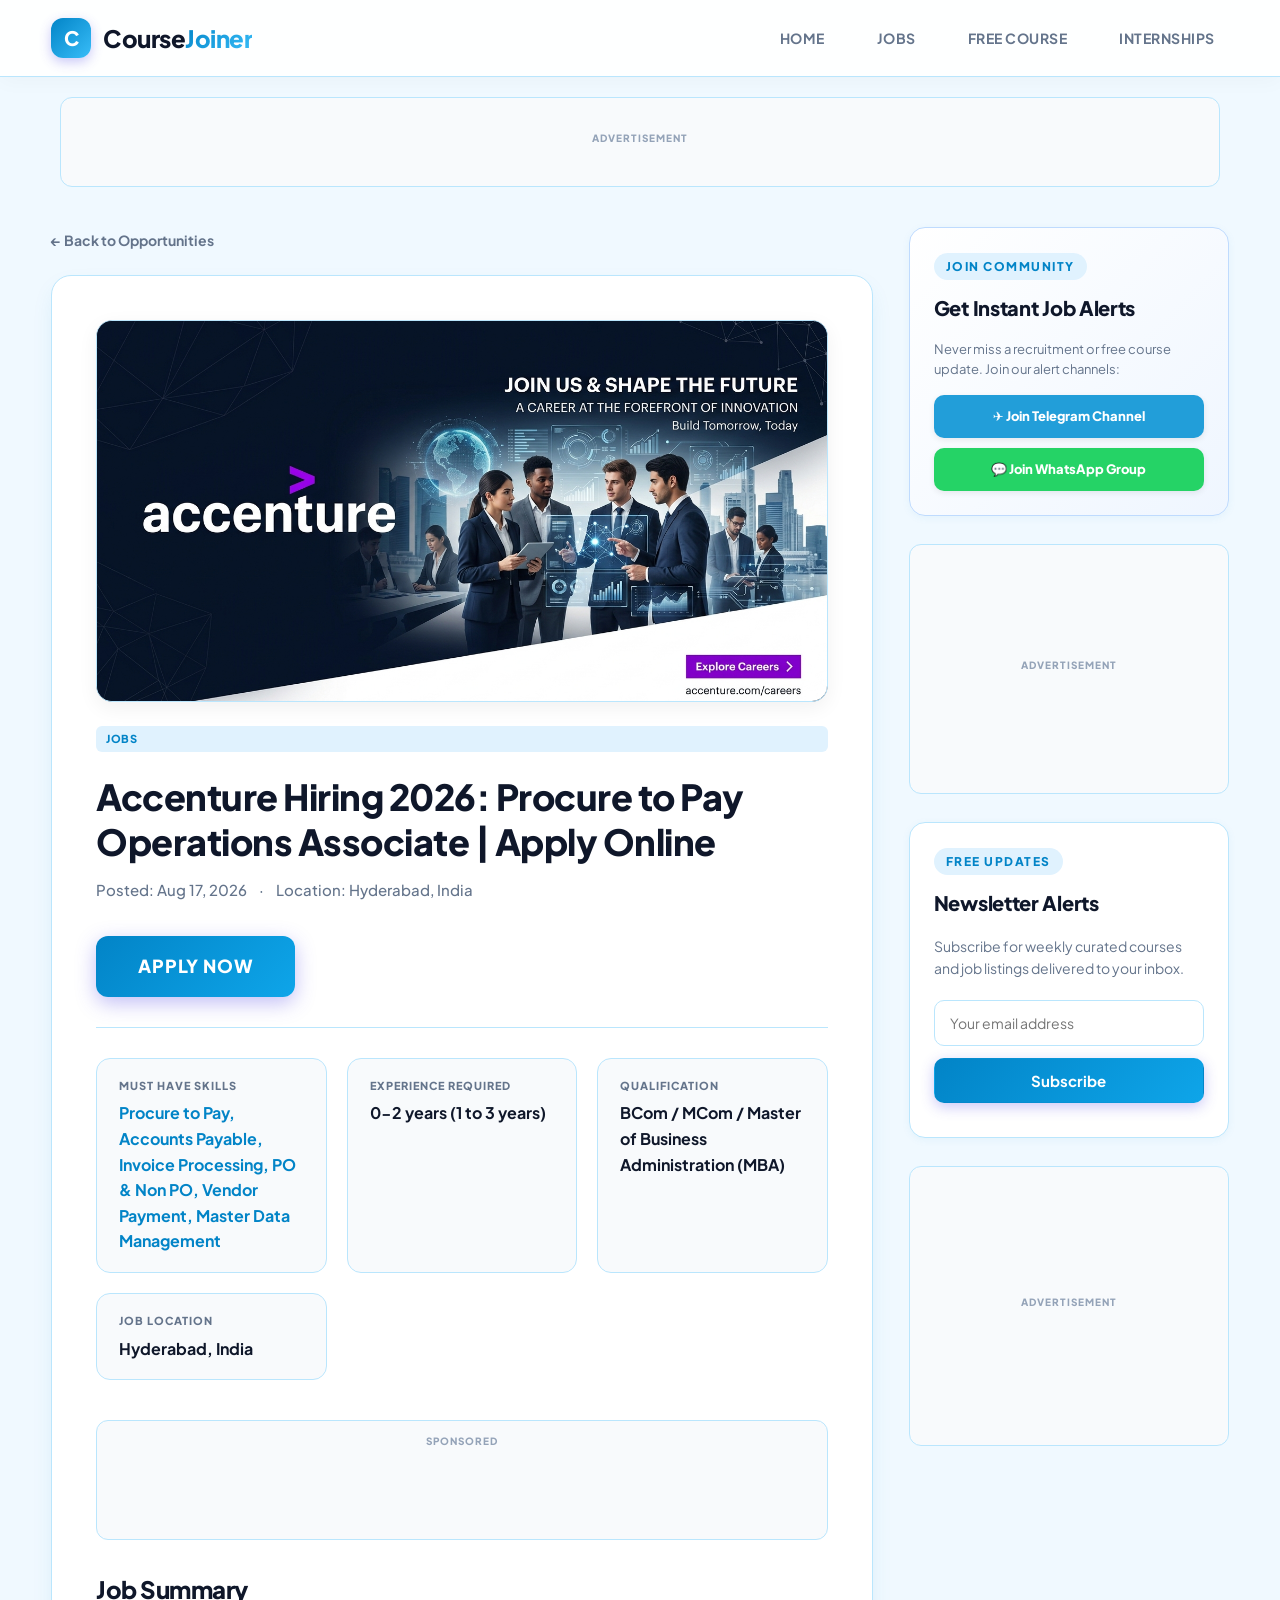
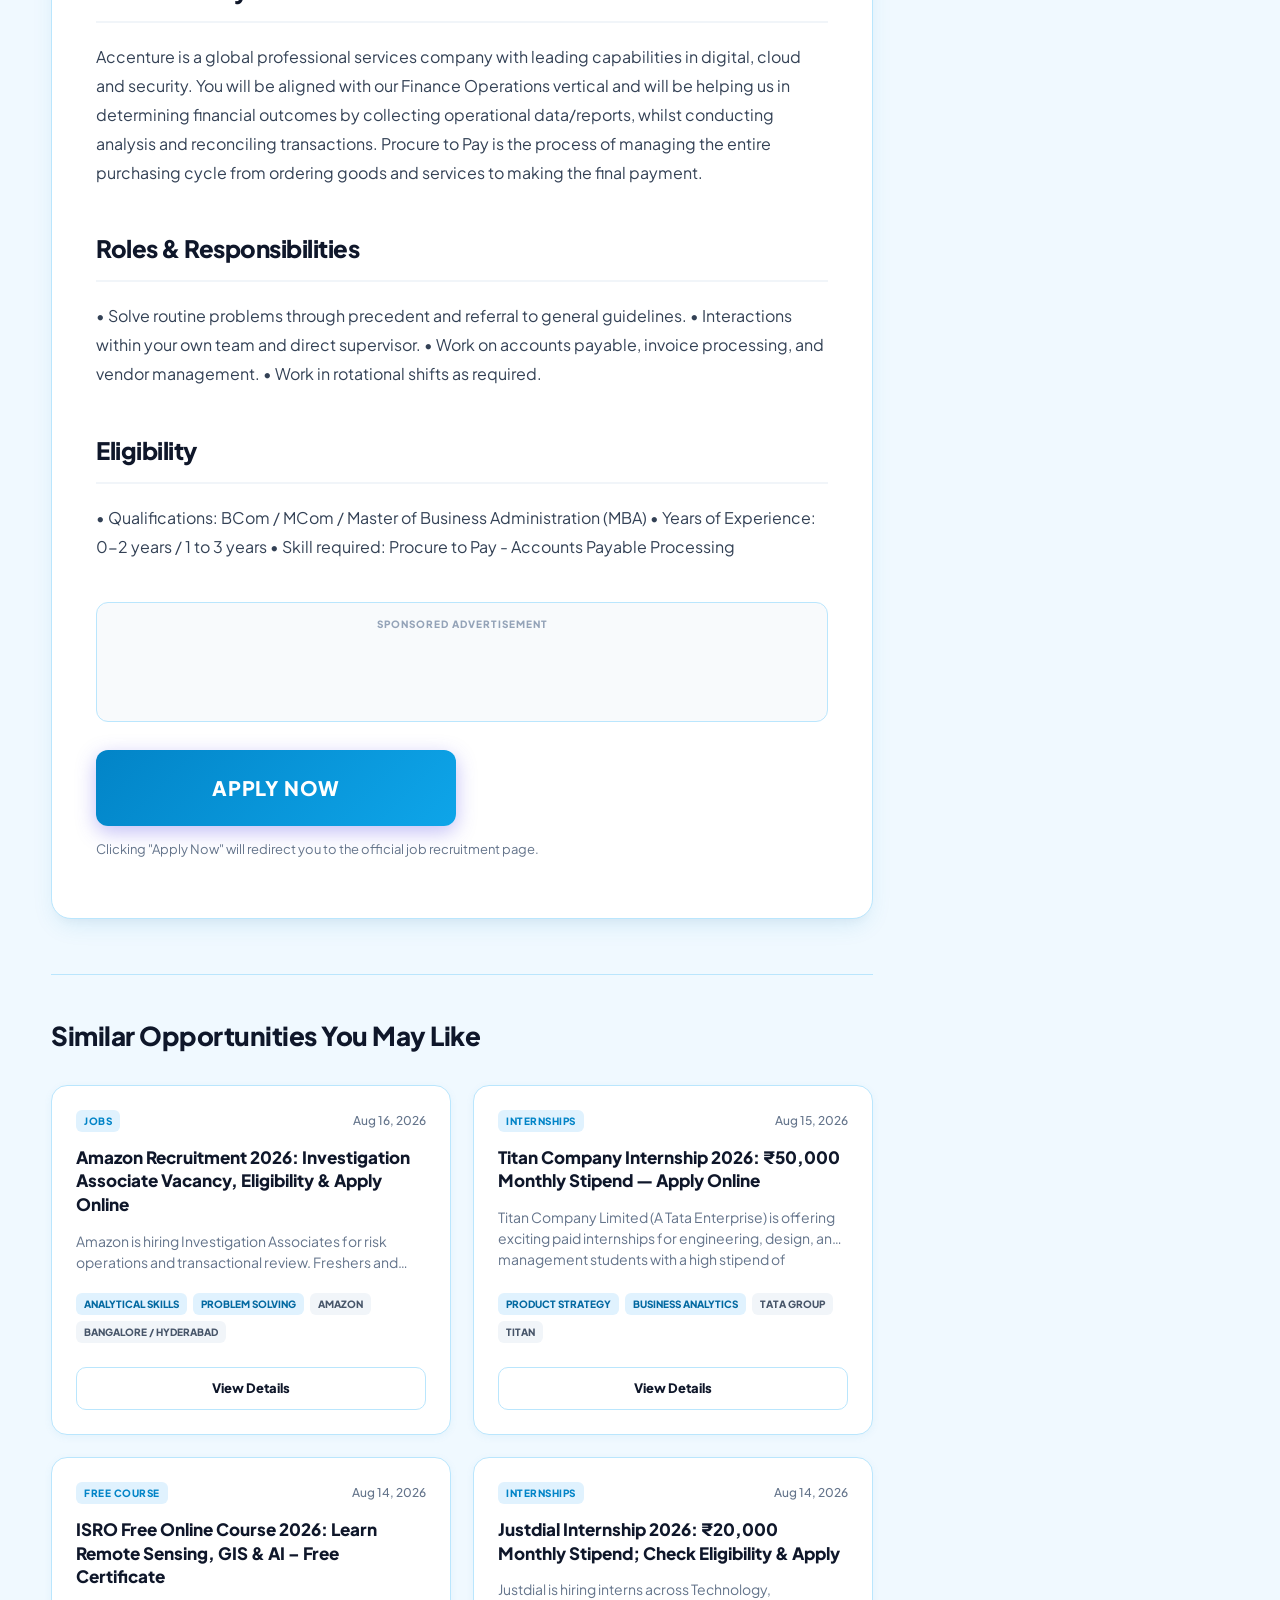
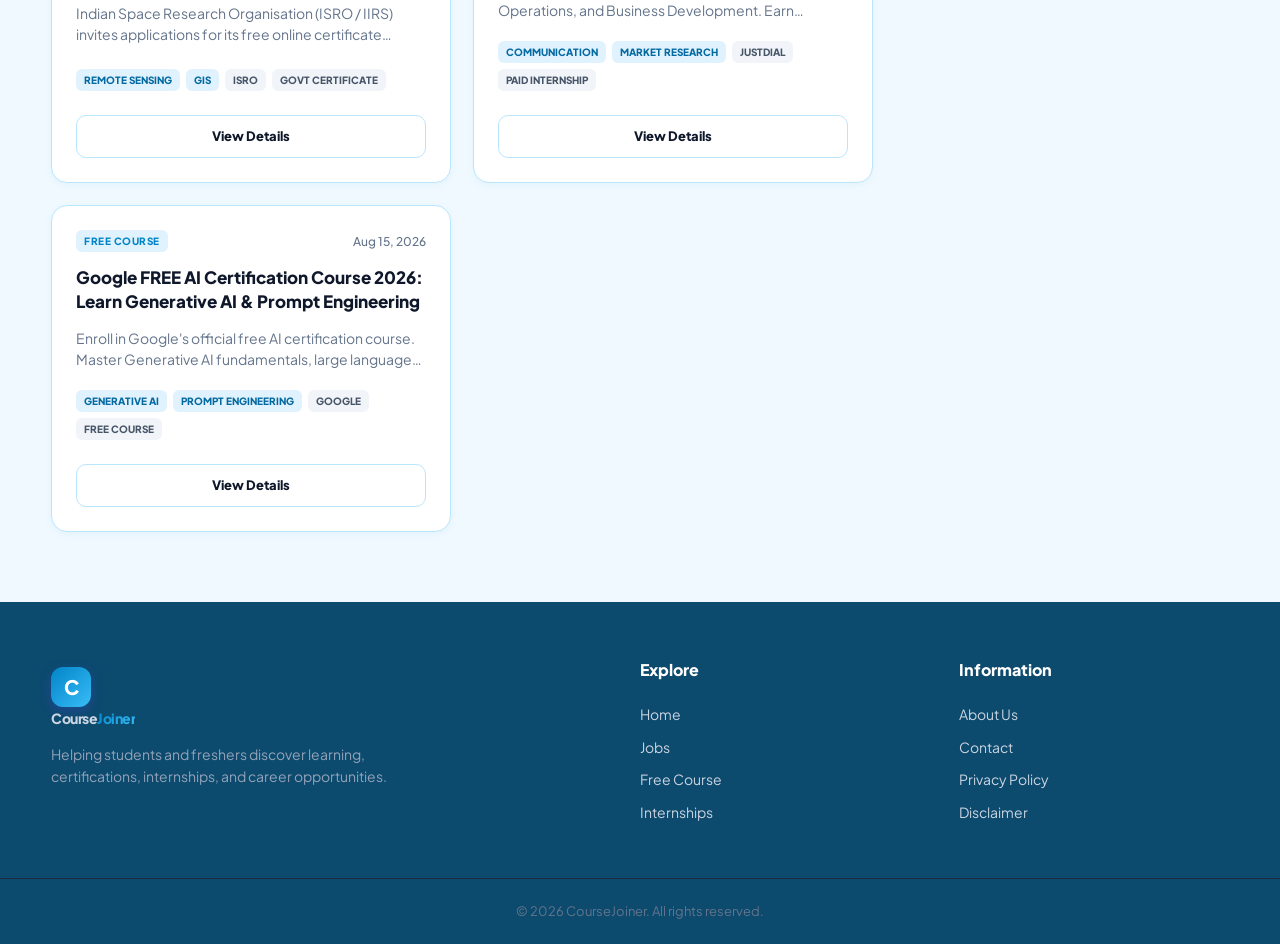
==== commit 4a49883a: "Transform site to CourseJoiner layout with HOME, JOBS, FREE COURSE, and INTERNSHIPS navigation" ====
--- a/job-details.html
+++ b/job-details.html
@@ -13,18 +13,16 @@
   <header class="site-header">
     <div class="topbar">
       <div class="container header-inner">
-        <a class="brand" href="index.html" aria-label="CareerNJob home">
+        <a class="brand" href="index.html" aria-label="CourseJoiner home">
           <span class="brand-mark">C</span>
-          <span>Career<span>nJob</span></span>
+          <span>Course<span>Joiner</span></span>
         </a>
         <button class="menu-toggle" aria-label="Toggle menu" aria-expanded="false">☰</button>
         <nav class="nav" aria-label="Main navigation">
-          <a href="index.html#home">Home</a>
-          <a href="index.html#courses">Free Courses</a>
-          <a href="index.html#internships">Internships</a>
-          <a href="index.html#jobs">Private Jobs</a>
-          <a href="index.html#govt">Govt Jobs</a>
-          <a href="index.html#scholarships">Scholarships</a>
+          <a href="index.html#home" class="nav-link">HOME</a>
+          <a href="index.html#jobs" class="nav-link">JOBS</a>
+          <a href="index.html#courses" class="nav-link">FREE COURSE</a>
+          <a href="index.html#internships" class="nav-link">INTERNSHIPS</a>
         </nav>
       </div>
     </div>
@@ -148,6 +146,21 @@
     </section>
 
     <aside class="sidebar">
+      <!-- Social Join Community Alert (CourseJoiner style) -->
+      <div class="side-card social-join-card">
+        <span class="eyebrow">JOIN COMMUNITY</span>
+        <h3>Get Instant Job Alerts</h3>
+        <p>Never miss a recruitment or free course update. Join our alert channels:</p>
+        <div class="social-btn-group">
+          <a href="https://telegram.org" target="_blank" rel="noopener" class="btn-channel telegram-btn">
+            ✈ Join Telegram Channel
+          </a>
+          <a href="https://whatsapp.com" target="_blank" rel="noopener" class="btn-channel whatsapp-btn">
+            💬 Join WhatsApp Group
+          </a>
+        </div>
+      </div>
+
       <!-- Sidebar Top Ad -->
       <div class="ad-slot ad-slot-sidebar">
         <span class="ad-label">ADVERTISEMENT</span>
@@ -164,8 +177,8 @@
       
       <div class="side-card newsletter">
         <span class="eyebrow">FREE UPDATES</span>
-        <h3>Get new opportunities</h3>
-        <p>Join our newsletter for useful courses, internships and job alerts.</p>
+        <h3>Newsletter Alerts</h3>
+        <p>Subscribe for weekly curated courses and job listings delivered to your inbox.</p>
         <form id="newsletterForm">
           <input type="email" id="email" placeholder="Your email address" required>
           <button class="btn primary" type="submit">Subscribe</button>
@@ -192,15 +205,15 @@
   <footer>
     <div class="container footer-grid">
       <div>
-        <a class="brand footer-brand" href="index.html"><span class="brand-mark">C</span><span>Career<span>nJob</span></span></a>
-        <p>Helping students and freshers discover learning and career opportunities.</p>
+        <a class="brand footer-brand" href="index.html"><span class="brand-mark">C</span><span>Course<span>Joiner</span></span></a>
+        <p>Helping students and freshers discover learning, certifications, internships, and career opportunities.</p>
       </div>
       <div>
-        <h4>Categories</h4>
-        <a href="index.html#courses">Free Courses</a>
+        <h4>Explore</h4>
+        <a href="index.html#home">Home</a>
+        <a href="index.html#jobs">Jobs</a>
+        <a href="index.html#courses">Free Course</a>
         <a href="index.html#internships">Internships</a>
-        <a href="index.html#jobs">Private Jobs</a>
-        <a href="index.html#govt">Government Jobs</a>
       </div>
       <div>
         <h4>Information</h4>
@@ -210,10 +223,10 @@
         <a href="#">Disclaimer</a>
       </div>
     </div>
-    <div class="copyright">© <span id="year"></span> CareerNJob. All rights reserved.</div>
+    <div class="copyright">© <span id="year"></span> CourseJoiner. All rights reserved.</div>
   </footer>
 
-  <script src="data.js?v=6"></script>
-  <script src="script.js?v=6"></script>
+  <script src="data.js?v=8"></script>
+  <script src="script.js?v=8"></script>
 </body>
 </html>
--- a/style.css
+++ b/style.css
@@ -98,13 +98,21 @@
 .nav a {
   color: var(--muted);
   transition: all 0.2s ease;
-  padding: 6px 12px;
+  padding: 8px 14px;
   border-radius: 8px;
+  letter-spacing: 0.5px;
+  position: relative;
 }
 
 .nav a:hover {
   color: var(--primary);
   background: var(--primary-light);
+}
+
+.nav a.active {
+  color: var(--primary);
+  background: var(--primary-light);
+  font-weight: 800;
 }
 
 .menu-toggle {
@@ -585,6 +593,61 @@
   letter-spacing: -0.3px;
 }
 
+/* Social Channel Alert Buttons */
+.social-join-card {
+  background: linear-gradient(135deg, #ffffff 0%, #eff6ff 100%);
+  border: 1px solid #bfdbfe;
+}
+
+.social-join-card p {
+  font-size: 13px;
+  color: var(--muted);
+  margin-bottom: 16px;
+  line-height: 1.5;
+}
+
+.social-btn-group {
+  display: flex;
+  flex-direction: column;
+  gap: 10px;
+}
+
+.btn-channel {
+  display: flex;
+  align-items: center;
+  justify-content: center;
+  gap: 8px;
+  padding: 11px 16px;
+  border-radius: 10px;
+  font-size: 13px;
+  font-weight: 800;
+  text-decoration: none;
+  transition: all 0.2s ease;
+  box-shadow: 0 2px 6px rgba(0, 0, 0, 0.08);
+}
+
+.telegram-btn {
+  background: #229ED9;
+  color: #ffffff;
+}
+
+.telegram-btn:hover {
+  background: #1b86b9;
+  transform: translateY(-2px);
+  box-shadow: 0 4px 12px rgba(34, 158, 217, 0.35);
+}
+
+.whatsapp-btn {
+  background: #25D366;
+  color: #ffffff;
+}
+
+.whatsapp-btn:hover {
+  background: #1eb857;
+  transform: translateY(-2px);
+  box-shadow: 0 4px 12px rgba(37, 211, 102, 0.35);
+}
+
 .popular-item {
   padding: 14px 0;
   border-bottom: 1px solid var(--border);
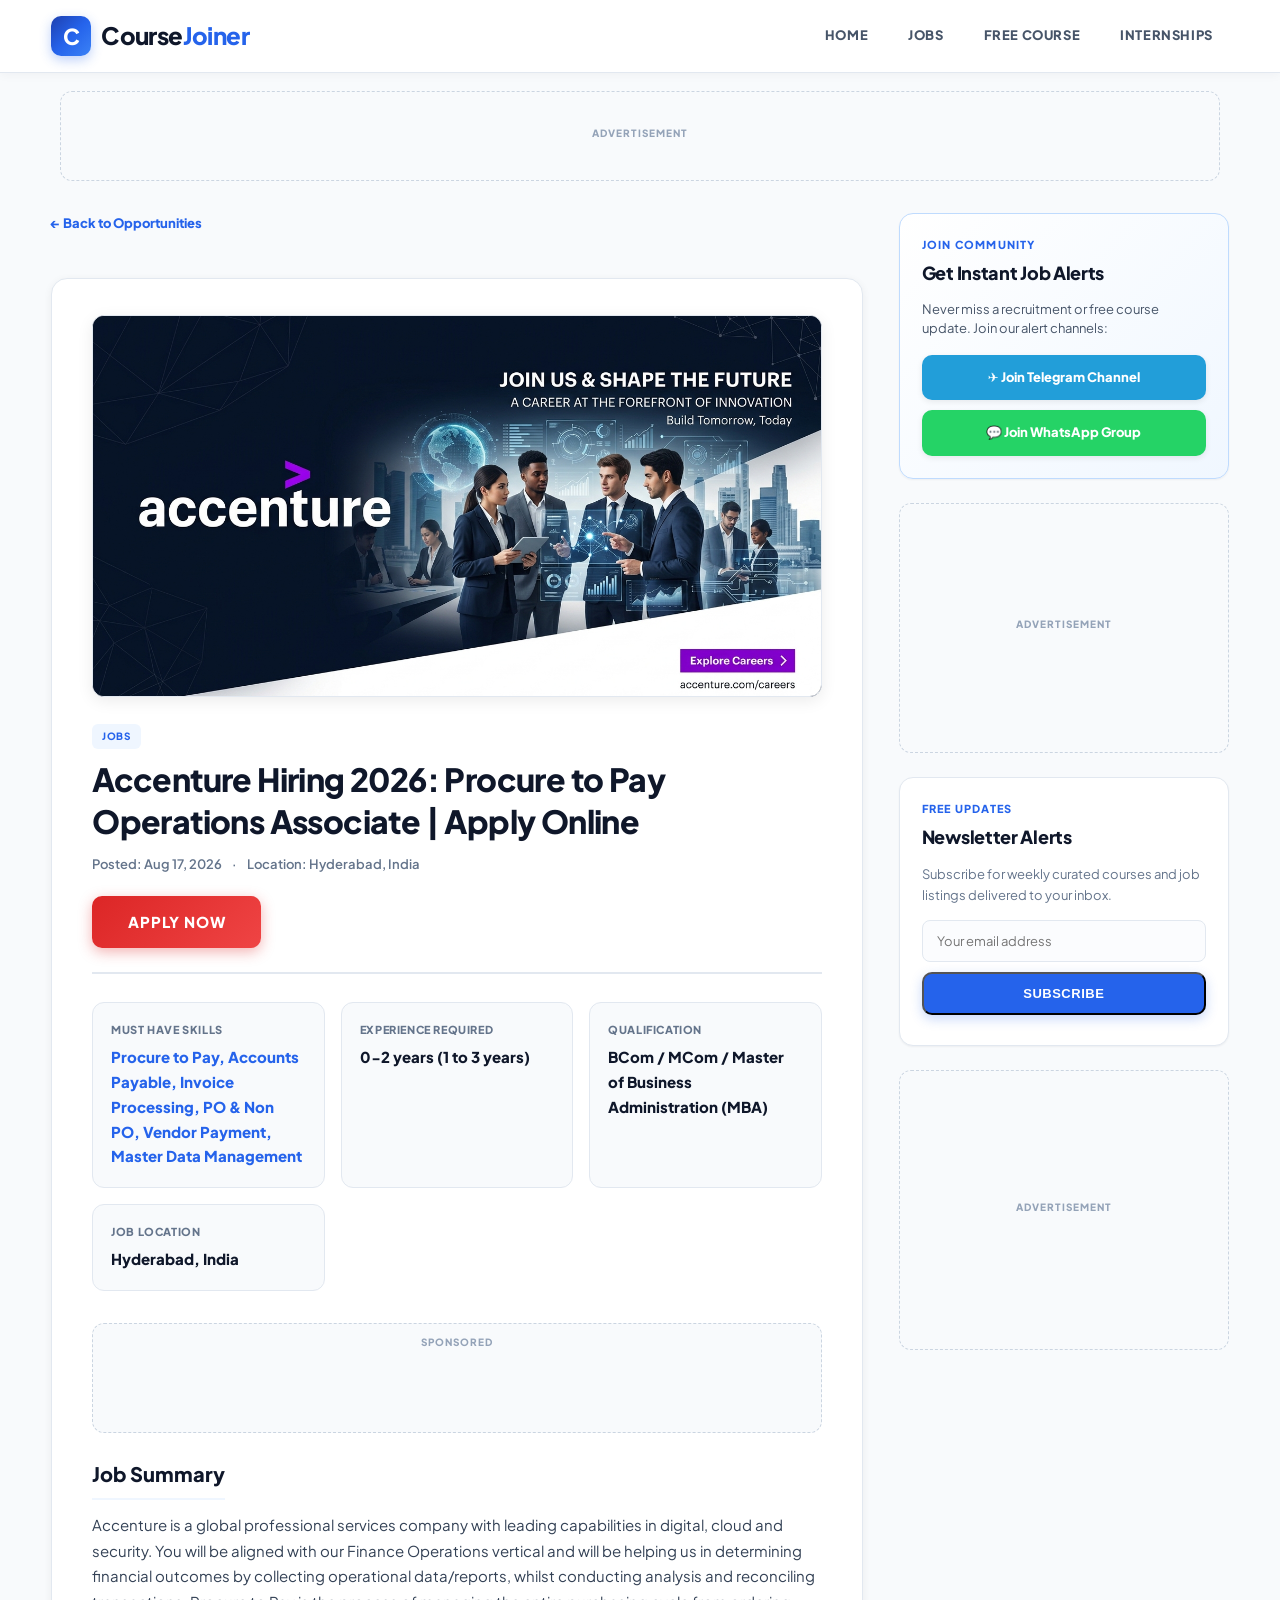
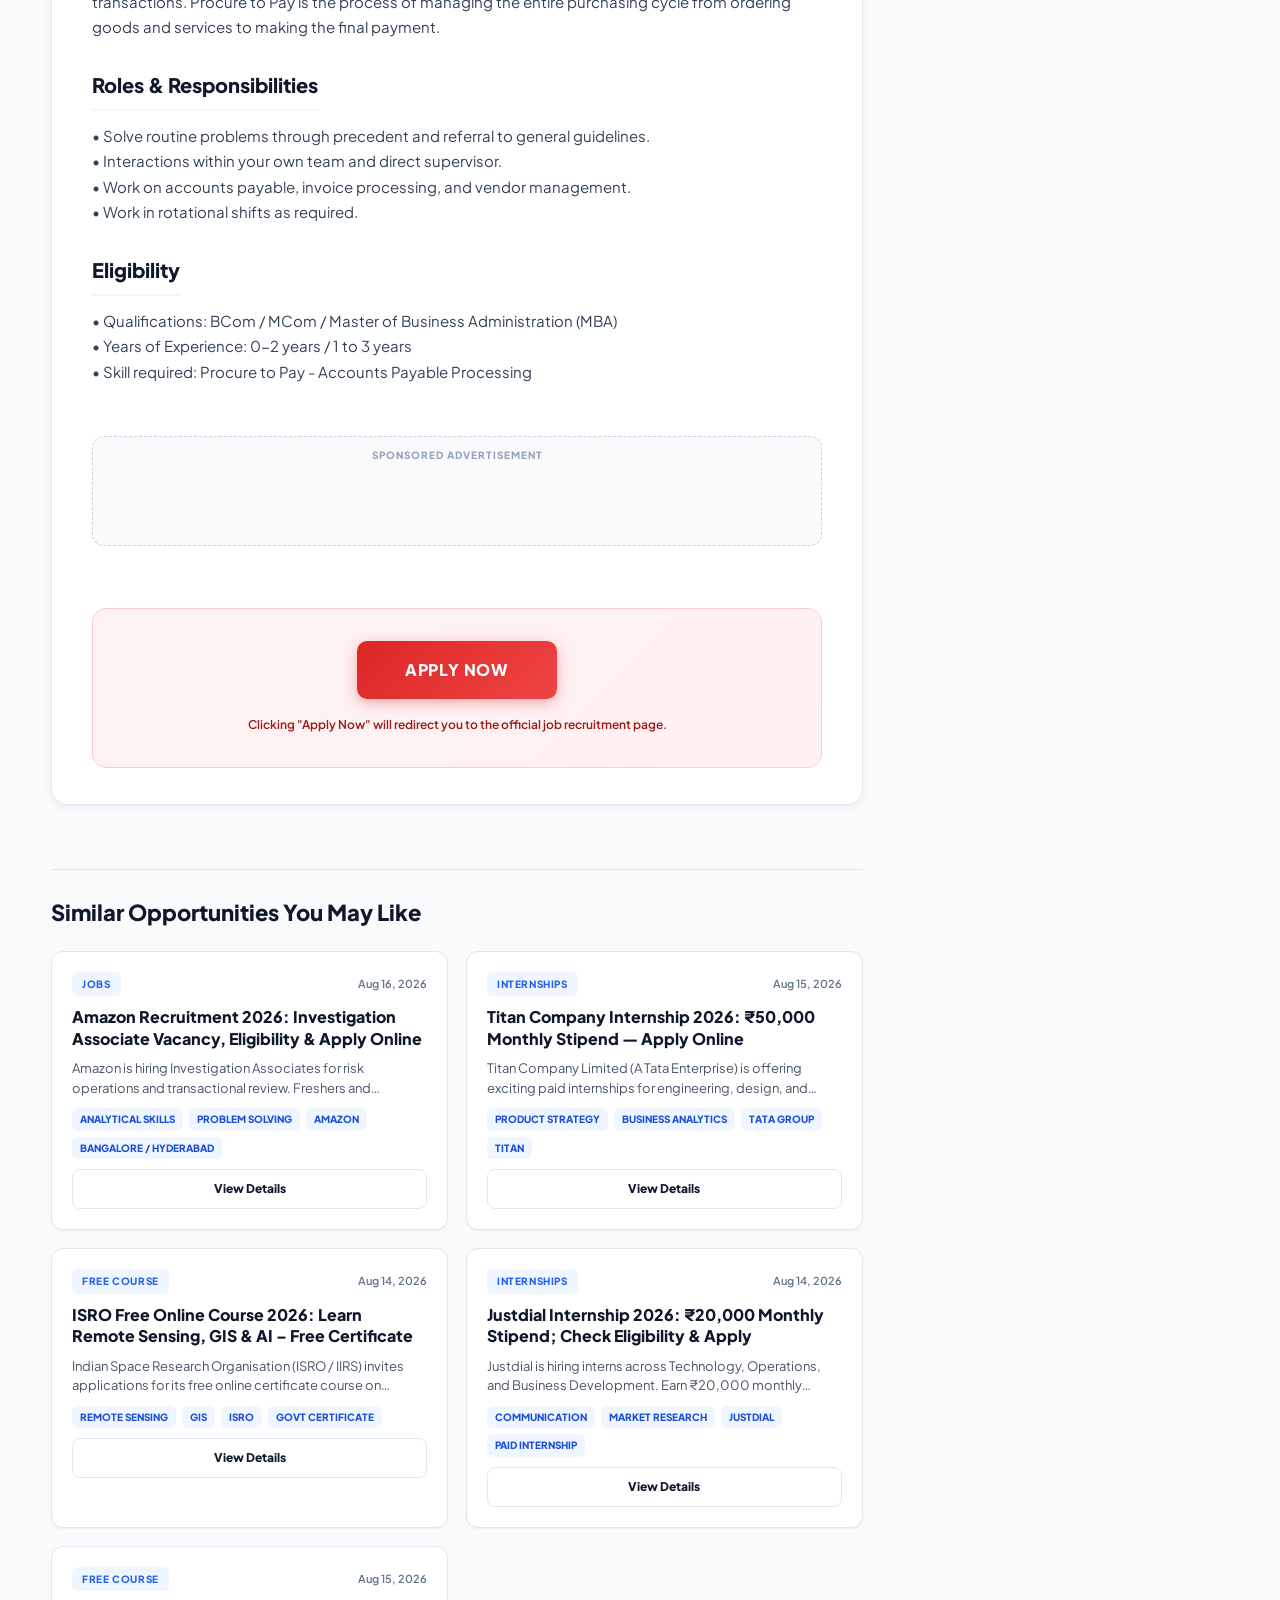
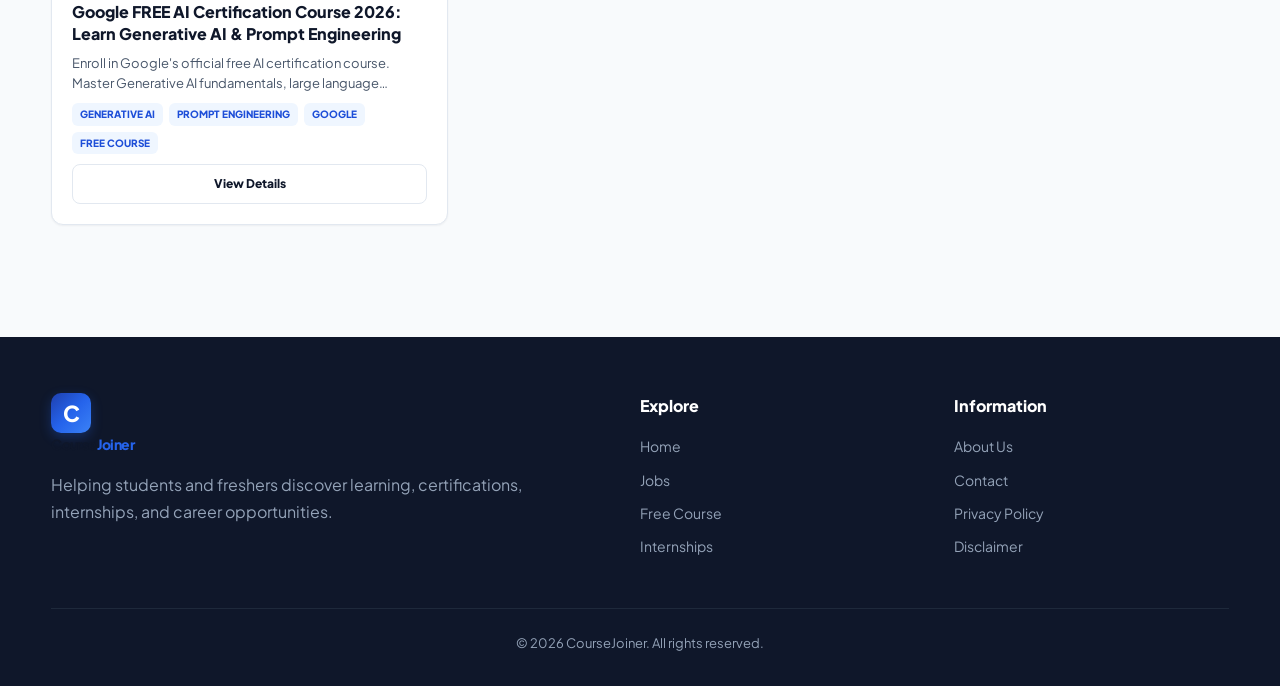
==== commit 9f4cf0b8: "Complete theme transformation to match CourseJoiner (Clean Cards, Vibrant Palette, Modern Header)" ====
--- a/job-details.html
+++ b/job-details.html
@@ -3,9 +3,9 @@
 <head>
   <meta charset="utf-8">
   <meta name="viewport" content="width=device-width, initial-scale=1">
-  <meta name="description" content="Job details, eligibility, skills, and application link.">
-  <title id="page-title">Job Details — CareerNJob</title>
-  <link rel="stylesheet" href="style.css?v=2">
+  <meta name="description" content="Job & Course details, eligibility, skills, stipend, and official application link.">
+  <title id="page-title">Opportunity Details — CourseJoiner</title>
+  <link rel="stylesheet" href="style.css?v=9">
   <script async src="https://pagead2.googlesyndication.com/pagead/js/adsbygoogle.js?client=ca-pub-5025710421115269"
      crossorigin="anonymous"></script>
 </head>
@@ -226,7 +226,7 @@
     <div class="copyright">© <span id="year"></span> CourseJoiner. All rights reserved.</div>
   </footer>
 
-  <script src="data.js?v=8"></script>
-  <script src="script.js?v=8"></script>
+  <script src="data.js?v=9"></script>
+  <script src="script.js?v=9"></script>
 </body>
 </html>
--- a/style.css
+++ b/style.css
@@ -1,107 +1,140 @@
-@import url('https://fonts.googleapis.com/css2?family=Plus+Jakarta+Sans:wght@400;500;600;700;800&display=swap');
-
-*{box-sizing:border-box}
+@import url('https://fonts.googleapis.com/css2?family=Plus+Jakarta+Sans:wght@400;500;600;700;800;900&display=swap');
+
+*, *::before, *::after {
+  box-sizing: border-box;
+}
 
 :root {
-  --primary: #0284c7;
-  --primary-dark: #0369a1;
-  --primary-light: #e0f2fe;
-  --accent: #38bdf8;
-  --accent-dark: #0284c7;
-  --accent-light: #f0f9ff;
-  --gradient-main: linear-gradient(135deg, #0284c7 0%, #38bdf8 100%);
-  --gradient-btn: linear-gradient(135deg, #0284c7 0%, #0ea5e9 100%);
-  --gradient-btn-hover: linear-gradient(135deg, #0369a1 0%, #0284c7 100%);
+  /* CourseJoiner Primary Color Palette */
+  --primary: #2563eb;
+  --primary-dark: #1d4ed8;
+  --primary-light: #eff6ff;
+  --primary-border: #bfdbfe;
+  
+  --secondary: #e11d48;
+  --secondary-light: #ffe4e6;
+  
+  --accent-green: #059669;
+  --accent-green-light: #ecfdf5;
+  
+  --accent-purple: #7c3aed;
+  --accent-purple-light: #f5f3ff;
+  
+  --gradient-main: linear-gradient(135deg, #1e40af 0%, #2563eb 50%, #3b82f6 100%);
+  --gradient-btn: linear-gradient(135deg, #2563eb 0%, #1d4ed8 100%);
+  --gradient-btn-hover: linear-gradient(135deg, #1d4ed8 0%, #1e3a8a 100%);
+  --gradient-apply: linear-gradient(135deg, #dc2626 0%, #ef4444 100%);
+  --gradient-apply-hover: linear-gradient(135deg, #b91c1c 0%, #dc2626 100%);
+  
   --text: #0f172a;
+  --text-secondary: #334155;
   --muted: #64748b;
-  --border: #bae6fd;
-  --bg: #f0f9ff;
+  --border: #e2e8f0;
+  --border-light: #f1f5f9;
+  --bg: #f8fafc;
   --card: #ffffff;
-  --shadow-sm: 0 2px 8px rgba(2, 132, 199, 0.06);
-  --shadow-md: 0 10px 25px -5px rgba(2, 132, 199, 0.12), 0 8px 10px -6px rgba(15, 23, 42, 0.04);
-  --shadow-lg: 0 20px 30px -10px rgba(2, 132, 199, 0.2);
-}
-
-html{scroll-behavior:smooth}
+  
+  --shadow-xs: 0 1px 2px rgba(15, 23, 42, 0.05);
+  --shadow-sm: 0 2px 8px rgba(15, 23, 42, 0.06);
+  --shadow-md: 0 8px 24px rgba(15, 23, 42, 0.08);
+  --shadow-lg: 0 16px 36px rgba(15, 23, 42, 0.12);
+}
+
+html {
+  scroll-behavior: smooth;
+}
 
 body {
   margin: 0;
-  font-family: 'Plus Jakarta Sans', system-ui, -apple-system, BlinkMacSystemFont, "Segoe UI", sans-serif;
+  font-family: 'Plus Jakarta Sans', system-ui, -apple-system, BlinkMacSystemFont, "Segoe UI", Roboto, sans-serif;
   color: var(--text);
   background: var(--bg);
-  line-height: 1.6;
+  line-height: 1.65;
   -webkit-font-smoothing: antialiased;
 }
 
-a{text-decoration:none;color:inherit}
-.container{width:min(1200px, 92%);margin:auto}
-
-/* Site Header */
+a {
+  text-decoration: none;
+  color: inherit;
+}
+
+.container {
+  width: min(1200px, 92%);
+  margin: 0 auto;
+}
+
+/* ==========================================================================
+   Header & Navigation (CourseJoiner Style)
+   ========================================================================== */
+
 .site-header {
-  background: rgba(255, 255, 255, 0.92);
-  backdrop-filter: blur(12px);
-  -webkit-backdrop-filter: blur(12px);
+  background: #ffffff;
   border-bottom: 1px solid var(--border);
   position: sticky;
   top: 0;
   z-index: 100;
-  box-shadow: 0 4px 20px rgba(15, 23, 42, 0.03);
-}
-
-.topbar{background:transparent}
+  box-shadow: 0 2px 10px rgba(15, 23, 42, 0.04);
+}
+
+.topbar {
+  background: #ffffff;
+}
 
 .header-inner {
-  min-height: 76px;
-  display: flex;
-  align-items: center;
-  gap: 30px;
+  min-height: 72px;
+  display: flex;
+  align-items: center;
+  justify-content: space-between;
+  gap: 24px;
 }
 
 .brand {
   display: flex;
   align-items: center;
-  gap: 12px;
-  font-weight: 800;
+  gap: 10px;
+  font-weight: 900;
   font-size: 24px;
   white-space: nowrap;
-  letter-spacing: -0.5px;
+  letter-spacing: -0.6px;
+  color: #0f172a;
+}
+
+.brand>span:last-child {
+  color: #0f172a;
 }
 
 .brand>span:last-child>span {
-  background: var(--gradient-main);
-  -webkit-background-clip: text;
-  -webkit-text-fill-color: transparent;
+  color: var(--primary);
 }
 
 .brand-mark {
   width: 40px;
   height: 40px;
-  border-radius: 12px;
+  border-radius: 10px;
   background: var(--gradient-main);
-  color: #fff;
+  color: #ffffff;
   display: grid;
   place-items: center;
   font-weight: 900;
-  font-size: 20px;
-  box-shadow: 0 4px 12px rgba(79, 70, 229, 0.3);
+  font-size: 22px;
+  box-shadow: 0 4px 12px rgba(37, 99, 235, 0.3);
 }
 
 .nav {
   display: flex;
   align-items: center;
-  gap: 24px;
-  margin-left: auto;
-  font-size: 14px;
-  font-weight: 700;
+  gap: 8px;
+  font-size: 13px;
+  font-weight: 800;
+  letter-spacing: 0.6px;
 }
 
 .nav a {
-  color: var(--muted);
+  color: #475569;
   transition: all 0.2s ease;
-  padding: 8px 14px;
+  padding: 8px 16px;
   border-radius: 8px;
-  letter-spacing: 0.5px;
-  position: relative;
+  text-transform: uppercase;
 }
 
 .nav a:hover {
@@ -110,9 +143,9 @@
 }
 
 .nav a.active {
-  color: var(--primary);
-  background: var(--primary-light);
-  font-weight: 800;
+  color: #ffffff;
+  background: var(--primary);
+  box-shadow: 0 2px 8px rgba(37, 99, 235, 0.25);
 }
 
 .menu-toggle {
@@ -125,271 +158,268 @@
 }
 
 .search-row {
-  border-top: 1px solid #f1f5f9;
+  border-top: 1px solid var(--border-light);
   padding: 12px 0;
-  background: #ffffff;
+  background: #fbfcfe;
 }
 
 .search {
   display: flex;
-  max-width: 720px;
-  margin: auto;
-  box-shadow: var(--shadow-sm);
+  max-width: 680px;
+  margin: 0 auto;
+  box-shadow: var(--shadow-xs);
   border-radius: 12px;
   overflow: hidden;
   border: 1px solid var(--border);
-  transition: box-shadow 0.2s ease, border-color 0.2s ease;
+  background: #ffffff;
+  transition: all 0.2s ease;
 }
 
 .search:focus-within {
   border-color: var(--primary);
-  box-shadow: 0 0 0 4px rgba(79, 70, 229, 0.12);
+  box-shadow: 0 0 0 3px rgba(37, 99, 235, 0.15);
 }
 
 .search input {
   flex: 1;
-  padding: 14px 18px;
+  padding: 13px 18px;
   border: 0;
   outline: none;
-  font-size: 15px;
+  font-size: 14px;
   font-family: inherit;
   color: var(--text);
 }
 
 .search button {
   border: 0;
-  background: var(--gradient-main);
-  color: #fff;
-  padding: 0 28px;
-  font-weight: 700;
-  font-size: 15px;
+  background: var(--primary);
+  color: #ffffff;
+  padding: 0 26px;
+  font-weight: 800;
+  font-size: 14px;
   font-family: inherit;
   cursor: pointer;
-  transition: opacity 0.2s ease;
+  transition: background-color 0.2s ease;
 }
 
 .search button:hover {
-  opacity: 0.92;
-}
-
-/* Layout */
+  background: var(--primary-dark);
+}
+
+/* ==========================================================================
+   Page Layout & Hero Section
+   ========================================================================== */
+
 .layout {
   display: grid;
-  grid-template-columns: minmax(0, 1fr) 320px;
+  grid-template-columns: minmax(0, 1fr) 330px;
   gap: 36px;
-  padding: 40px 0 70px;
-}
-
-/* Hero Section */
+  padding: 32px 0 64px;
+}
+
+.content {
+  display: flex;
+  flex-direction: column;
+  gap: 28px;
+}
+
 .hero {
-  background: linear-gradient(135deg, #ffffff 0%, #f1f5f9 100%);
-  border: 1px solid var(--border);
-  border-radius: 20px;
-  padding: 40px;
-  display: flex;
-  justify-content: space-between;
-  gap: 30px;
-  margin-bottom: 40px;
-  box-shadow: var(--shadow-md);
+  background: linear-gradient(135deg, #ffffff 0%, #f0f7ff 100%);
+  border: 1px solid var(--primary-border);
+  border-radius: 16px;
+  padding: 32px 36px;
+  display: grid;
+  grid-template-columns: 1fr auto;
+  gap: 24px;
+  align-items: center;
+  box-shadow: var(--shadow-sm);
   position: relative;
   overflow: hidden;
 }
 
-.hero::before {
+.hero::after {
   content: '';
   position: absolute;
-  top: -50px;
-  right: -50px;
-  width: 200px;
-  height: 200px;
-  background: var(--primary-light);
+  top: -40px;
+  right: -40px;
+  width: 140px;
+  height: 140px;
+  background: radial-gradient(circle, rgba(37, 99, 235, 0.12) 0%, transparent 70%);
   border-radius: 50%;
-  filter: blur(40px);
-  opacity: 0.6;
-  z-index: 0;
-}
-
-.hero > div:first-child {
-  position: relative;
-  z-index: 1;
-}
-
-.eyebrow {
-  font-size: 12px;
-  letter-spacing: 1.5px;
+  pointer-events: none;
+}
+
+.hero h1 {
+  margin: 6px 0 10px;
+  font-size: clamp(26px, 3.5vw, 36px);
+  font-weight: 900;
+  letter-spacing: -0.8px;
+  line-height: 1.25;
+  color: #0f172a;
+}
+
+.hero h1 strong {
   color: var(--primary);
-  font-weight: 800;
-  text-transform: uppercase;
-  background: var(--primary-light);
-  padding: 4px 12px;
-  border-radius: 20px;
-  display: inline-block;
-  margin-bottom: 12px;
-}
-
-h1 {
-  font-size: 44px;
-  line-height: 1.15;
-  margin: 10px 0 14px;
-  font-weight: 800;
-  letter-spacing: -1px;
-}
-
-h1 strong {
-  background: var(--gradient-main);
-  -webkit-background-clip: text;
-  -webkit-text-fill-color: transparent;
 }
 
 .hero p {
+  margin: 0 0 20px;
   color: var(--muted);
-  max-width: 620px;
-  margin: 0 0 28px;
-  font-size: 17px;
+  font-size: 15px;
+  max-width: 520px;
 }
 
 .hero-actions {
   display: flex;
-  gap: 14px;
+  gap: 12px;
+  flex-wrap: wrap;
 }
 
 .btn {
   display: inline-flex;
   align-items: center;
   justify-content: center;
-  padding: 12px 22px;
+  padding: 10px 20px;
   border-radius: 10px;
-  font-size: 15px;
-  font-weight: 700;
-  font-family: inherit;
-  border: 1px solid transparent;
-  transition: all 0.2s cubic-bezier(0.4, 0, 0.2, 1);
+  font-weight: 800;
+  font-size: 13px;
+  text-transform: uppercase;
+  letter-spacing: 0.5px;
+  transition: all 0.2s ease;
   cursor: pointer;
 }
 
 .btn.primary {
-  background: var(--gradient-btn);
-  color: #fff;
-  box-shadow: 0 4px 14px rgba(79, 70, 229, 0.3);
+  background: var(--primary);
+  color: #ffffff;
+  box-shadow: 0 4px 12px rgba(37, 99, 235, 0.25);
 }
 
 .btn.primary:hover {
-  background: var(--gradient-btn-hover);
+  background: var(--primary-dark);
   transform: translateY(-2px);
-  box-shadow: 0 6px 20px rgba(79, 70, 229, 0.4);
+  box-shadow: 0 6px 16px rgba(37, 99, 235, 0.35);
 }
 
 .btn.ghost {
-  border-color: var(--border);
-  background: #fff;
-  color: var(--text);
-  box-shadow: var(--shadow-sm);
+  background: #ffffff;
+  color: var(--text-secondary);
+  border: 1px solid var(--border);
 }
 
 .btn.ghost:hover {
   border-color: var(--primary);
   color: var(--primary);
+  background: var(--primary-light);
   transform: translateY(-2px);
 }
 
 .hero-card {
-  min-width: 210px;
-  align-self: center;
   background: #ffffff;
-  border: 1px solid var(--border);
-  border-radius: 16px;
-  padding: 24px;
-  box-shadow: var(--shadow-md);
-  position: relative;
-  z-index: 1;
+  border: 1px solid var(--primary-border);
+  border-radius: 14px;
+  padding: 20px 24px;
+  display: flex;
+  flex-direction: column;
+  gap: 6px;
+  box-shadow: var(--shadow-sm);
+  text-align: center;
+  min-width: 170px;
 }
 
 .hero-card span {
-  display: inline-block;
-  background: var(--accent);
-  color: #fff;
   font-size: 11px;
-  font-weight: 800;
-  padding: 3px 10px;
-  border-radius: 20px;
-  margin-bottom: 12px;
+  font-weight: 900;
+  letter-spacing: 1px;
+  color: var(--secondary);
+  text-transform: uppercase;
 }
 
 .hero-card b {
+  font-size: 18px;
+  font-weight: 900;
+  color: #0f172a;
+}
+
+.hero-card small {
+  font-size: 12px;
+  color: var(--muted);
+}
+
+.eyebrow {
+  font-size: 11px;
+  font-weight: 900;
+  letter-spacing: 1.2px;
+  color: var(--primary);
+  text-transform: uppercase;
   display: block;
-  font-size: 16px;
-  color: var(--text);
-}
-
-.hero-card small {
-  display: block;
-  color: var(--muted);
-  margin-top: 6px;
-  font-size: 13px;
-}
-
-/* Section Headings */
+}
+
+/* ==========================================================================
+   Section Heading & Post Cards (CourseJoiner Style)
+   ========================================================================== */
+
 .section-head {
   display: flex;
+  align-items: flex-end;
   justify-content: space-between;
-  align-items: flex-end;
-  margin-bottom: 20px;
-}
-
-h2 {
+  border-bottom: 2px solid #e2e8f0;
+  padding-bottom: 12px;
+  margin-top: 10px;
+}
+
+.section-head h2 {
   margin: 4px 0 0;
-  font-size: 28px;
-  font-weight: 800;
+  font-size: 24px;
+  font-weight: 900;
   letter-spacing: -0.5px;
+  color: #0f172a;
 }
 
 .result-count {
   font-size: 13px;
+  color: var(--muted);
   font-weight: 700;
-  color: var(--muted);
-  background: #e2e8f0;
-  padding: 4px 12px;
-  border-radius: 20px;
-}
-
-/* Job Posts List */
+}
+
 .posts {
+  display: flex;
+  flex-direction: column;
+  gap: 20px;
+}
+
+.post {
+  background: #ffffff;
+  padding: 20px 24px;
   display: grid;
-  gap: 16px;
-  background: transparent;
-}
-
-.post {
-  display: grid;
-  grid-template-columns: 100px 1fr;
-  gap: 22px;
-  padding: 24px;
-  background: var(--card);
+  grid-template-columns: 140px 1fr;
+  gap: 24px;
+  align-items: center;
   border: 1px solid var(--border);
-  border-radius: 16px;
+  border-radius: 14px;
   transition: all 0.25s ease;
-  box-shadow: var(--shadow-sm);
+  box-shadow: var(--shadow-xs);
 }
 
 .post:hover {
   transform: translateY(-3px);
   box-shadow: var(--shadow-md);
-  border-color: var(--primary-light);
+  border-color: #cbd5e1;
 }
 
 .post-image {
-  width: 110px;
-  height: 110px;
-  border-radius: 14px;
+  width: 140px;
+  height: 105px;
+  border-radius: 10px;
   background: var(--gradient-main);
   display: grid;
   place-items: center;
-  color: #fff;
+  color: #ffffff;
   font-size: 32px;
   font-weight: 900;
-  box-shadow: 0 4px 14px rgba(79, 70, 229, 0.2);
   overflow: hidden;
   flex-shrink: 0;
+  border: 1px solid var(--border);
 }
 
 .post-thumb-img {
@@ -397,6 +427,11 @@
   height: 100%;
   object-fit: cover;
   display: block;
+  transition: transform 0.3s ease;
+}
+
+.post:hover .post-thumb-img {
+  transform: scale(1.05);
 }
 
 .post-top-meta {
@@ -404,103 +439,222 @@
   align-items: center;
   gap: 8px;
   margin-bottom: 6px;
-}
-
-.tag.company-tag {
-  background: #0f172a;
-  color: #fff;
-  letter-spacing: 0.5px;
-}
-
-.post-meta {
-  font-size: 13px;
-  color: var(--muted);
-  margin: 6px 0 10px;
-  font-weight: 500;
-}
-
-.post h3 {
-  margin: 0;
-  font-size: 20px;
-  font-weight: 800;
-  line-height: 1.35;
-  letter-spacing: -0.3px;
-}
-
-.post h3 a {
-  transition: color 0.2s ease;
-}
-
-.post h3 a:hover {
-  color: var(--primary);
+  flex-wrap: wrap;
 }
 
 .tag {
   display: inline-block;
-  font-size: 11px;
-  font-weight: 800;
+  font-size: 10px;
+  font-weight: 900;
   color: var(--primary);
   background: var(--primary-light);
   padding: 4px 10px;
   border-radius: 6px;
+  text-transform: uppercase;
+  letter-spacing: 0.6px;
+}
+
+.tag.company-tag {
+  background: #0f172a;
+  color: #ffffff;
+}
+
+.post h3 {
+  margin: 0 0 6px;
+  font-size: 19px;
+  font-weight: 800;
+  line-height: 1.38;
+  letter-spacing: -0.4px;
+}
+
+.post h3 a {
+  color: #0f172a;
+  transition: color 0.2s ease;
+}
+
+.post h3 a:hover {
+  color: var(--primary);
+}
+
+.post-meta {
+  font-size: 12px;
+  color: var(--muted);
+  font-weight: 600;
   margin-bottom: 8px;
-  text-transform: uppercase;
-  letter-spacing: 0.5px;
 }
 
 .post p {
-  margin: 8px 0 0;
-  color: var(--muted);
+  margin: 0;
+  color: #475569;
   font-size: 14px;
   line-height: 1.55;
+  display: -webkit-box;
+  -webkit-line-clamp: 2;
+  -webkit-box-orient: vertical;
+  overflow: hidden;
 }
 
 .load-more {
   display: block;
-  margin: 28px auto 0;
-  padding: 14px 28px;
+  margin: 20px auto 0;
+  padding: 13px 32px;
   border: 1px solid var(--border);
-  background: #fff;
+  background: #ffffff;
   color: var(--text);
-  border-radius: 12px;
-  font-weight: 800;
-  font-size: 15px;
+  border-radius: 10px;
+  font-weight: 800;
+  font-size: 14px;
   font-family: inherit;
   cursor: pointer;
   transition: all 0.2s ease;
-  box-shadow: var(--shadow-sm);
+  box-shadow: var(--shadow-xs);
 }
 
 .load-more:hover {
   border-color: var(--primary);
   color: var(--primary);
-  box-shadow: var(--shadow-md);
+  background: var(--primary-light);
   transform: translateY(-2px);
+  box-shadow: var(--shadow-sm);
 }
 
 .empty {
   text-align: center;
-  background: #fff;
+  background: #ffffff;
   padding: 48px;
   border: 1px solid var(--border);
-  border-radius: 16px;
+  border-radius: 14px;
   color: var(--muted);
-  font-size: 16px;
-}
-
-/* Sidebar */
+  font-size: 15px;
+}
+
+/* ==========================================================================
+   Sidebar & Social Join Channels (CourseJoiner Style)
+   ========================================================================== */
+
 .sidebar {
   display: flex;
   flex-direction: column;
-  gap: 28px;
+  gap: 24px;
+}
+
+.side-card {
+  background: #ffffff;
+  border: 1px solid var(--border);
+  border-radius: 14px;
+  padding: 22px;
+  box-shadow: var(--shadow-xs);
+}
+
+.side-card h3 {
+  margin: 4px 0 12px;
+  font-size: 18px;
+  font-weight: 800;
+  letter-spacing: -0.3px;
+  color: #0f172a;
+}
+
+/* Social Channel Alert Buttons */
+.social-join-card {
+  background: linear-gradient(135deg, #ffffff 0%, #f0f7ff 100%);
+  border: 1px solid #bfdbfe;
+}
+
+.social-join-card p {
+  font-size: 13px;
+  color: #475569;
+  margin: 0 0 16px;
+  line-height: 1.5;
+}
+
+.social-btn-group {
+  display: flex;
+  flex-direction: column;
+  gap: 10px;
+}
+
+.btn-channel {
+  display: flex;
+  align-items: center;
+  justify-content: center;
+  gap: 8px;
+  padding: 12px 18px;
+  border-radius: 10px;
+  font-size: 13px;
+  font-weight: 800;
+  text-decoration: none;
+  transition: all 0.2s ease;
+  box-shadow: 0 2px 6px rgba(0, 0, 0, 0.08);
+}
+
+.telegram-btn {
+  background: #229ED9;
+  color: #ffffff;
+}
+
+.telegram-btn:hover {
+  background: #1b86b9;
+  transform: translateY(-2px);
+  box-shadow: 0 4px 12px rgba(34, 158, 217, 0.35);
+}
+
+.whatsapp-btn {
+  background: #25D366;
+  color: #ffffff;
+}
+
+.whatsapp-btn:hover {
+  background: #1eb857;
+  transform: translateY(-2px);
+  box-shadow: 0 4px 12px rgba(37, 211, 102, 0.35);
+}
+
+/* Newsletter Card */
+.newsletter p {
+  font-size: 13px;
+  color: var(--muted);
+  margin: 0 0 14px;
+}
+
+.newsletter form {
+  display: flex;
+  flex-direction: column;
+  gap: 10px;
+}
+
+.newsletter input {
+  padding: 12px 14px;
+  border: 1px solid var(--border);
+  border-radius: 8px;
+  font-size: 13px;
+  font-family: inherit;
+  outline: none;
+  background: #fbfcfe;
+}
+
+.newsletter input:focus {
+  border-color: var(--primary);
+}
+
+.newsletter button {
+  padding: 12px;
+  font-size: 13px;
+}
+
+#newsletterMsg {
+  display: block;
+  margin-top: 8px;
+  font-weight: 700;
+  color: var(--accent-green);
+  font-size: 12px;
 }
 
 /* ==========================================================================
-   Google AdSense & Responsive Ad Units
+   Google AdSense Responsive Placements
    ========================================================================== */
 
 .ad-leaderboard-wrap {
-  margin: 20px auto 0;
+  margin: 18px auto 0;
   max-width: 1200px;
   padding: 0 20px;
 }
@@ -508,9 +662,9 @@
 .ad-slot {
   position: relative;
   background: #f8fafc;
-  border: 1px solid var(--border);
+  border: 1px dashed #cbd5e1;
   border-radius: 12px;
-  padding: 12px;
+  padding: 10px;
   text-align: center;
   overflow: hidden;
   transition: all 0.2s ease;
@@ -518,7 +672,7 @@
 }
 
 .ad-slot:hover {
-  border-color: #cbd5e1;
+  border-color: #94a3b8;
 }
 
 .ad-label {
@@ -527,11 +681,10 @@
   color: #94a3b8;
   letter-spacing: 1px;
   text-transform: uppercase;
-  margin-bottom: 8px;
+  margin-bottom: 6px;
   display: block;
 }
 
-/* Leaderboard Banner (Top of page) */
 .ad-slot-leaderboard {
   min-height: 90px;
   display: flex;
@@ -540,13 +693,11 @@
   justify-content: center;
 }
 
-/* In-Content Native/Article Ad (Between job sections) */
 .ad-slot-incontent {
-  min-height: 120px;
-  margin: 28px 0;
-}
-
-/* Sidebar Ads */
+  min-height: 110px;
+  margin: 24px 0;
+}
+
 .ad-slot-sidebar {
   min-height: 250px;
   display: flex;
@@ -555,7 +706,6 @@
   justify-content: center;
 }
 
-/* Sticky Sidebar Ad */
 .ad-slot-sticky {
   min-height: 280px;
   display: flex;
@@ -567,648 +717,40 @@
   z-index: 10;
 }
 
-@media (max-width: 768px) {
-  .ad-slot-sticky {
-    position: static;
-  }
-  .ad-leaderboard-wrap {
-    margin: 12px auto 0;
-    padding: 0 16px;
-  }
-}
-
-
-.side-card {
-  background: var(--card);
+/* ==========================================================================
+   Job Details Page (CourseJoiner Style)
+   ========================================================================== */
+
+.back-link {
+  display: inline-flex;
+  align-items: center;
+  gap: 6px;
+  font-size: 13px;
+  font-weight: 800;
+  color: var(--primary);
+  margin-bottom: 16px;
+  transition: transform 0.2s ease;
+}
+
+.back-link:hover {
+  transform: translateX(-4px);
+}
+
+.job-detail {
+  background: #ffffff;
   border: 1px solid var(--border);
   border-radius: 16px;
-  padding: 24px;
+  padding: 36px 40px;
   box-shadow: var(--shadow-sm);
 }
 
-.side-card h3 {
-  margin: 0 0 16px;
-  font-size: 20px;
-  font-weight: 800;
-  letter-spacing: -0.3px;
-}
-
-/* Social Channel Alert Buttons */
-.social-join-card {
-  background: linear-gradient(135deg, #ffffff 0%, #eff6ff 100%);
-  border: 1px solid #bfdbfe;
-}
-
-.social-join-card p {
-  font-size: 13px;
-  color: var(--muted);
-  margin-bottom: 16px;
-  line-height: 1.5;
-}
-
-.social-btn-group {
-  display: flex;
-  flex-direction: column;
-  gap: 10px;
-}
-
-.btn-channel {
-  display: flex;
-  align-items: center;
-  justify-content: center;
-  gap: 8px;
-  padding: 11px 16px;
-  border-radius: 10px;
-  font-size: 13px;
-  font-weight: 800;
-  text-decoration: none;
-  transition: all 0.2s ease;
-  box-shadow: 0 2px 6px rgba(0, 0, 0, 0.08);
-}
-
-.telegram-btn {
-  background: #229ED9;
-  color: #ffffff;
-}
-
-.telegram-btn:hover {
-  background: #1b86b9;
-  transform: translateY(-2px);
-  box-shadow: 0 4px 12px rgba(34, 158, 217, 0.35);
-}
-
-.whatsapp-btn {
-  background: #25D366;
-  color: #ffffff;
-}
-
-.whatsapp-btn:hover {
-  background: #1eb857;
-  transform: translateY(-2px);
-  box-shadow: 0 4px 12px rgba(37, 211, 102, 0.35);
-}
-
-.popular-item {
-  padding: 14px 0;
-  border-bottom: 1px solid var(--border);
-  font-size: 14px;
-  font-weight: 700;
-}
-
-.popular-item:last-child {
-  border: 0;
-}
-
-.popular-item a:hover {
-  color: var(--primary);
-}
-
-.popular-item small {
-  display: block;
-  color: var(--muted);
-  font-weight: 500;
-  margin-top: 4px;
-  font-size: 12px;
-}
-
-.newsletter p {
-  font-size: 14px;
-  color: var(--muted);
-}
-
-.newsletter input {
+.job-banner-wrap {
   width: 100%;
-  padding: 13px 15px;
-  border: 1px solid var(--border);
-  border-radius: 10px;
-  margin: 6px 0 12px;
-  outline: none;
-  font-family: inherit;
-  font-size: 14px;
-  transition: border-color 0.2s ease;
-}
-
-.newsletter input:focus {
-  border-color: var(--primary);
-}
-
-.newsletter button {
-  width: 100%;
-  cursor: pointer;
-}
-
-.newsletter small {
-  display: block;
-  margin-top: 10px;
-  color: var(--primary);
-  font-weight: 700;
-}
-
-/* Footer */
-footer {
-  background: #0c4a6e;
-  color: #bae6fd;
-  padding-top: 55px;
-}
-
-.footer-grid {
-  display: grid;
-  grid-template-columns: 2fr 1fr 1fr;
-  gap: 50px;
-  padding-bottom: 45px;
-}
-
-.footer-brand {
-  color: #fff;
-}
-
-.footer-grid p {
-  max-width: 400px;
-  color: #94a3b8;
-  font-size: 14px;
-  line-height: 1.6;
-}
-
-.footer-grid h4 {
-  color: #fff;
-  margin-top: 0;
-  font-size: 16px;
-  font-weight: 800;
-}
-
-.footer-grid a {
-  display: block;
-  color: #cbd5e1;
-  font-size: 14px;
-  margin: 10px 0;
-  transition: color 0.2s ease;
-}
-
-.footer-grid a:hover {
-  color: #fff;
-}
-
-.copyright {
-  border-top: 1px solid #1e293b;
-  text-align: center;
-  padding: 22px;
-  font-size: 13px;
-  color: #64748b;
-}
-
-/* Responsiveness */
-@media(max-width: 900px) {
-  .nav {
-    gap: 14px;
-    font-size: 13px;
-  }
-  .layout {
-    grid-template-columns: 1fr;
-  }
-  .sidebar {
-    display: grid;
-    grid-template-columns: 1fr 1fr;
-  }
-  .ad-box.tall {
-    display: none;
-  }
-}
-
-@media(max-width: 680px) {
-  .header-inner {
-    min-height: 64px;
-  }
-  .menu-toggle {
-    display: block;
-    margin-left: auto;
-  }
-  .nav {
-    display: none;
-    position: absolute;
-    top: 64px;
-    left: 0;
-    right: 0;
-    background: #fff;
-    border-top: 1px solid var(--border);
-    padding: 20px;
-    flex-direction: column;
-    align-items: flex-start;
-    box-shadow: var(--shadow-md);
-  }
-  .nav.open {
-    display: flex;
-  }
-  .hero {
-    padding: 28px;
-    display: block;
-  }
-  .hero-card {
-    margin-top: 24px;
-  }
-  .hero h1 {
-    font-size: 34px;
-  }
-  .post {
-    grid-template-columns: 80px 1fr;
-    gap: 16px;
-    padding: 18px;
-  }
-  .post-image {
-    width: 80px;
-    height: 80px;
-    font-size: 24px;
-  }
-  .post h3 {
-    font-size: 16px;
-  }
-  .post p {
-    display: none;
-  }
-  .sidebar {
-    display: block;
-  }
-  .sidebar .side-card, .sidebar .ad-box {
-    margin-bottom: 24px;
-  }
-  .footer-grid {
-    grid-template-columns: 1fr;
-    gap: 28px;
-  }
-  .search button {
-    padding: 0 18px;
-  }
-}
-
-/* Job Details Page Custom Styling */
-.back-link {
-  display: inline-flex;
-  align-items: center;
-  color: var(--muted);
-  font-size: 14px;
-  font-weight: 700;
   margin-bottom: 24px;
-  transition: color 0.2s ease, transform 0.2s ease;
-}
-
-.back-link:hover {
-  color: var(--primary);
-  transform: translateX(-3px);
-}
-
-.job-detail {
-  background: var(--card);
-  border: 1px solid var(--border);
-  border-radius: 20px;
-  padding: 44px;
-  margin-bottom: 35px;
-  box-shadow: var(--shadow-md);
-}
-
-.job-header {
-  border-bottom: 1px solid var(--border);
-  padding-bottom: 30px;
-  margin-bottom: 30px;
-  display: flex;
-  flex-direction: column;
-}
-
-.job-title {
-  font-size: 36px;
-  font-weight: 800;
-  margin: 14px 0;
-  line-height: 1.25;
-  letter-spacing: -0.5px;
-}
-
-.job-meta-row {
-  display: flex;
-  gap: 12px;
-  color: var(--muted);
-  font-size: 15px;
-  margin-bottom: 24px;
-  font-weight: 500;
-}
-
-.apply-container {
-  margin-top: 10px;
-}
-
-.btn-apply-now {
-  display: inline-flex;
-  align-items: center;
-  justify-content: center;
-  background: var(--gradient-btn);
-  color: #fff;
-  font-size: 18px;
-  font-weight: 800;
-  padding: 16px 42px;
-  border-radius: 12px;
-  text-align: center;
-  text-transform: uppercase;
-  letter-spacing: 0.8px;
-  transition: all 0.25s ease;
-  box-shadow: 0 6px 20px rgba(79, 70, 229, 0.35);
-  cursor: pointer;
-  border: none;
-}
-
-.btn-apply-now:hover {
-  background: var(--gradient-btn-hover);
-  transform: translateY(-2px);
-  box-shadow: 0 10px 25px rgba(79, 70, 229, 0.45);
-}
-
-.btn-apply-now:active {
-  transform: translateY(1px);
-}
-
-.btn-apply-now.big-apply {
-  padding: 20px 52px;
-  font-size: 20px;
-  width: 100%;
-  max-width: 360px;
-}
-
-.apply-note {
-  font-size: 13px;
-  color: var(--muted);
-  margin-top: 12px;
-}
-
-.job-meta-grid {
-  display: grid;
-  grid-template-columns: repeat(auto-fit, minmax(200px, 1fr));
-  gap: 20px;
-  margin-bottom: 40px;
-}
-
-.meta-card {
-  background: #f8fafc;
-  border: 1px solid var(--border);
-  border-radius: 14px;
-  padding: 18px 22px;
-  display: flex;
-  flex-direction: column;
-  gap: 6px;
-}
-
-.meta-label {
-  font-size: 11px;
-  font-weight: 800;
-  text-transform: uppercase;
-  letter-spacing: 1px;
-  color: var(--muted);
-}
-
-.meta-value {
-  font-size: 16px;
-  font-weight: 700;
-  color: var(--text);
-}
-
-.accent-text {
-  color: var(--primary);
-}
-
-.job-body {
-  line-height: 1.8;
-}
-
-.job-section {
-  margin-bottom: 40px;
-}
-
-.job-section h2 {
-  font-size: 24px;
-  font-weight: 800;
-  border-bottom: 2px solid #f1f5f9;
-  padding-bottom: 10px;
-  margin-bottom: 20px;
-  color: var(--text);
-}
-
-.job-section p {
-  color: #334155;
-  font-size: 16px;
-  margin: 0;
-}
-
-.bullet-list {
-  margin: 0;
-  padding-left: 20px;
-  display: flex;
-  flex-direction: column;
-  gap: 14px;
-}
-
-.bullet-list li {
-  font-size: 16px;
-  color: #334155;
-}
-
-.job-table {
-  width: 100%;
-  border-collapse: collapse;
-  margin-top: 18px;
   border-radius: 12px;
   overflow: hidden;
   border: 1px solid var(--border);
-}
-
-.job-table th, .job-table td {
-  padding: 16px 20px;
-  border: 1px solid var(--border);
-  text-align: left;
-  font-size: 15px;
-}
-
-.job-table th {
-  background: #f8fafc;
-  width: 240px;
-  font-weight: 700;
-  color: var(--text);
-}
-
-.job-table td {
-  color: #334155;
-}
-
-@media(max-width:680px){
-  .job-detail {
-    padding: 24px 20px;
-  }
-  .job-title {
-    font-size: 28px;
-  }
-  .btn-apply-now {
-    width: 100%;
-    font-size: 16px;
-    padding: 14px 28px;
-  }
-  .job-meta-grid {
-    grid-template-columns: 1fr;
-    gap: 14px;
-  }
-  .job-table th, .job-table td {
-    display: block;
-    width: 100%;
-  }
-  .job-table th {
-    border-bottom: 0;
-    padding-bottom: 6px;
-  }
-  .job-table td {
-    padding-top: 6px;
-  }
-}
-
-/* Similar Opportunities Section Styling */
-.similar-section {
-  margin-top: 55px;
-}
-
-.similar-divider {
-  border: 0;
-  height: 1px;
-  background: var(--border);
-  margin-bottom: 40px;
-}
-
-.similar-section h2 {
-  font-size: 26px;
-  font-weight: 800;
-  margin-bottom: 28px;
-  color: var(--text);
-  letter-spacing: -0.5px;
-}
-
-.similar-grid {
-  display: grid;
-  grid-template-columns: repeat(auto-fit, minmax(280px, 1fr));
-  gap: 22px;
-}
-
-.similar-card {
-  background: var(--card);
-  border: 1px solid var(--border);
-  border-radius: 16px;
-  padding: 24px;
-  display: flex;
-  flex-direction: column;
-  gap: 14px;
-  transition: all 0.25s ease;
-  box-shadow: var(--shadow-sm);
-}
-
-.similar-card:hover {
-  transform: translateY(-4px);
-  box-shadow: var(--shadow-md);
-  border-color: var(--primary-light);
-}
-
-.similar-card-header {
-  display: flex;
-  justify-content: space-between;
-  align-items: center;
-}
-
-.tag.small-tag {
-  font-size: 10px;
-  padding: 3px 8px;
-  margin-bottom: 0;
-}
-
-.similar-date {
-  font-size: 12px;
-  color: var(--muted);
-  font-weight: 500;
-}
-
-.similar-card h3 {
-  margin: 0;
-  font-size: 17px;
-  line-height: 1.4;
-  font-weight: 800;
-}
-
-.similar-card h3 a:hover {
-  color: var(--primary);
-}
-
-.similar-card p {
-  margin: 0;
-  color: var(--muted);
-  font-size: 14px;
-  line-height: 1.5;
-  flex: 1;
-  display: -webkit-box;
-  -webkit-line-clamp: 2;
-  -webkit-box-orient: vertical;
-  overflow: hidden;
-}
-
-.similar-tags {
-  display: flex;
-  flex-wrap: wrap;
-  gap: 6px;
-  margin-top: 6px;
-}
-
-.skill-pill {
-  background: var(--primary-light);
-  color: var(--primary-dark);
-  font-size: 10px;
-  font-weight: 800;
-  padding: 3px 8px;
-  border-radius: 6px;
-  text-transform: uppercase;
-}
-
-.meta-pill {
-  background: #f1f5f9;
-  color: #475569;
-  font-size: 10px;
-  font-weight: 800;
-  padding: 3px 8px;
-  border-radius: 6px;
-  text-transform: uppercase;
-}
-
-.similar-card-footer {
-  margin-top: 10px;
-}
-
-.btn-view-details {
-  display: block;
-  width: 100%;
-  padding: 10px 14px;
-  border: 1px solid var(--border);
-  border-radius: 10px;
-  background: #fff;
-  color: var(--text);
-  font-size: 13px;
-  font-weight: 800;
-  font-family: inherit;
-  text-align: center;
-  transition: all 0.2s ease;
-  cursor: pointer;
-}
-
-.btn-view-details:hover {
-  background: var(--gradient-btn);
-  color: #fff;
-  border-color: transparent;
-  box-shadow: 0 4px 12px rgba(79, 70, 229, 0.25);
-}
-
-/* Job Banner Header Image */
-.job-banner-wrap {
-  width: 100%;
-  margin-bottom: 24px;
-  border-radius: 16px;
-  overflow: hidden;
-  border: 1px solid var(--border);
-  box-shadow: 0 6px 20px rgba(0, 0, 0, 0.06);
+  box-shadow: 0 4px 16px rgba(0, 0, 0, 0.08);
   background: #0f172a;
 }
 
@@ -1220,3 +762,365 @@
   display: block;
 }
 
+.job-header {
+  border-bottom: 2px solid #e2e8f0;
+  padding-bottom: 24px;
+  margin-bottom: 28px;
+}
+
+.job-title {
+  margin: 10px 0 12px;
+  font-size: clamp(24px, 3.5vw, 32px);
+  font-weight: 900;
+  letter-spacing: -0.6px;
+  line-height: 1.3;
+  color: #0f172a;
+}
+
+.job-meta-row {
+  display: flex;
+  gap: 10px;
+  color: var(--muted);
+  font-size: 13px;
+  font-weight: 600;
+  margin-bottom: 20px;
+}
+
+.apply-container {
+  display: flex;
+  flex-direction: column;
+  align-items: flex-start;
+  gap: 8px;
+}
+
+.btn-apply-now {
+  display: inline-flex;
+  align-items: center;
+  justify-content: center;
+  background: var(--gradient-apply);
+  color: #ffffff;
+  padding: 14px 36px;
+  border-radius: 10px;
+  font-size: 15px;
+  font-weight: 900;
+  letter-spacing: 0.8px;
+  text-transform: uppercase;
+  box-shadow: 0 4px 14px rgba(220, 38, 38, 0.35);
+  transition: all 0.25s ease;
+  cursor: pointer;
+}
+
+.btn-apply-now:hover {
+  background: var(--gradient-apply-hover);
+  transform: translateY(-2px);
+  box-shadow: 0 6px 20px rgba(220, 38, 38, 0.45);
+}
+
+.btn-apply-now.big-apply {
+  padding: 16px 48px;
+  font-size: 16px;
+}
+
+.job-meta-grid {
+  display: grid;
+  grid-template-columns: repeat(auto-fit, minmax(210px, 1fr));
+  gap: 16px;
+  margin-bottom: 32px;
+}
+
+.meta-card {
+  background: #f8fafc;
+  border: 1px solid #e2e8f0;
+  border-radius: 12px;
+  padding: 18px;
+  display: flex;
+  flex-direction: column;
+  gap: 6px;
+}
+
+.meta-label {
+  font-size: 11px;
+  font-weight: 800;
+  color: #64748b;
+  text-transform: uppercase;
+  letter-spacing: 0.6px;
+}
+
+.meta-value {
+  font-size: 15px;
+  font-weight: 800;
+  color: #0f172a;
+}
+
+.meta-value.accent-text {
+  color: var(--primary);
+}
+
+.job-body {
+  display: flex;
+  flex-direction: column;
+  gap: 28px;
+}
+
+.job-section h2 {
+  font-size: 20px;
+  font-weight: 900;
+  color: #0f172a;
+  margin: 0 0 12px;
+  padding-bottom: 8px;
+  border-bottom: 2px solid var(--primary-light);
+  display: inline-block;
+}
+
+.job-section p {
+  color: #334155;
+  font-size: 15px;
+  line-height: 1.7;
+  white-space: pre-line;
+  margin: 0;
+}
+
+.footer-apply {
+  background: linear-gradient(135deg, #fef2f2 0%, #fff1f2 100%);
+  border: 1px solid #fecdd3;
+  border-radius: 14px;
+  padding: 32px;
+  text-align: center;
+  align-items: center;
+  margin-top: 10px;
+}
+
+.apply-note {
+  font-size: 12px;
+  color: #991b1b;
+  margin: 8px 0 0;
+  font-weight: 600;
+}
+
+/* Similar Opportunities (CourseJoiner Style) */
+.similar-section {
+  margin-top: 36px;
+}
+
+.similar-divider {
+  border: 0;
+  height: 1px;
+  background: var(--border);
+  margin-bottom: 24px;
+}
+
+.similar-section h2 {
+  font-size: 22px;
+  font-weight: 900;
+  margin: 0 0 20px;
+  color: #0f172a;
+}
+
+.similar-grid {
+  display: grid;
+  grid-template-columns: repeat(auto-fit, minmax(260px, 1fr));
+  gap: 18px;
+}
+
+.similar-card {
+  background: #ffffff;
+  border: 1px solid var(--border);
+  border-radius: 12px;
+  padding: 20px;
+  display: flex;
+  flex-direction: column;
+  gap: 10px;
+  box-shadow: var(--shadow-xs);
+  transition: all 0.2s ease;
+}
+
+.similar-card:hover {
+  transform: translateY(-3px);
+  box-shadow: var(--shadow-md);
+  border-color: #cbd5e1;
+}
+
+.similar-card-header {
+  display: flex;
+  justify-content: space-between;
+  align-items: center;
+}
+
+.similar-date {
+  font-size: 11px;
+  color: var(--muted);
+  font-weight: 600;
+}
+
+.similar-card h3 {
+  margin: 0;
+  font-size: 16px;
+  font-weight: 800;
+  line-height: 1.35;
+}
+
+.similar-card h3 a {
+  color: #0f172a;
+}
+
+.similar-card h3 a:hover {
+  color: var(--primary);
+}
+
+.similar-card p {
+  margin: 0;
+  color: #475569;
+  font-size: 13px;
+  line-height: 1.5;
+  display: -webkit-box;
+  -webkit-line-clamp: 2;
+  -webkit-box-orient: vertical;
+  overflow: hidden;
+}
+
+.similar-tags {
+  display: flex;
+  flex-wrap: wrap;
+  gap: 6px;
+}
+
+.skill-pill, .meta-pill {
+  background: var(--primary-light);
+  color: var(--primary-dark);
+  font-size: 10px;
+  font-weight: 800;
+  padding: 3px 8px;
+  border-radius: 6px;
+  text-transform: uppercase;
+}
+
+.btn-view-details {
+  display: block;
+  width: 100%;
+  padding: 9px 12px;
+  border: 1px solid var(--border);
+  border-radius: 8px;
+  background: #ffffff;
+  color: #0f172a;
+  font-size: 12px;
+  font-weight: 800;
+  text-align: center;
+  transition: all 0.2s ease;
+}
+
+.btn-view-details:hover {
+  background: var(--primary);
+  color: #ffffff;
+  border-color: var(--primary);
+}
+
+/* ==========================================================================
+   Footer
+   ========================================================================== */
+
+footer {
+  background: #0f172a;
+  color: #94a3b8;
+  padding: 56px 0 32px;
+  margin-top: 48px;
+}
+
+.footer-grid {
+  display: grid;
+  grid-template-columns: 2fr 1fr 1fr;
+  gap: 40px;
+  padding-bottom: 40px;
+  border-bottom: 1px solid #1e293b;
+}
+
+.footer-brand {
+  color: #ffffff;
+  margin-bottom: 12px;
+}
+
+.footer-brand span span {
+  color: #60a5fa;
+}
+
+.footer-grid h4 {
+  color: #ffffff;
+  margin: 0 0 16px;
+  font-size: 16px;
+  font-weight: 800;
+}
+
+.footer-grid a {
+  display: block;
+  margin-bottom: 10px;
+  font-size: 14px;
+  transition: color 0.2s ease;
+}
+
+.footer-grid a:hover {
+  color: #60a5fa;
+}
+
+.copyright {
+  text-align: center;
+  padding-top: 24px;
+  font-size: 13px;
+}
+
+/* ==========================================================================
+   Responsive Media Queries
+   ========================================================================== */
+
+@media (max-width: 900px) {
+  .layout {
+    grid-template-columns: 1fr;
+    gap: 32px;
+  }
+  .hero {
+    grid-template-columns: 1fr;
+  }
+  .hero-card {
+    display: none;
+  }
+  .footer-grid {
+    grid-template-columns: 1fr;
+    gap: 30px;
+  }
+}
+
+@media (max-width: 768px) {
+  .menu-toggle {
+    display: block;
+  }
+  .nav {
+    display: none;
+    position: absolute;
+    top: 100%;
+    left: 0;
+    width: 100%;
+    background: #ffffff;
+    flex-direction: column;
+    padding: 16px 20px;
+    border-bottom: 1px solid var(--border);
+    box-shadow: var(--shadow-md);
+  }
+  .nav.open {
+    display: flex;
+  }
+  .post {
+    grid-template-columns: 1fr;
+    gap: 16px;
+  }
+  .post-image {
+    width: 100%;
+    height: 180px;
+  }
+  .job-detail {
+    padding: 24px 20px;
+  }
+  .ad-slot-sticky {
+    position: static;
+  }
+  .ad-leaderboard-wrap {
+    padding: 0 16px;
+  }
+}
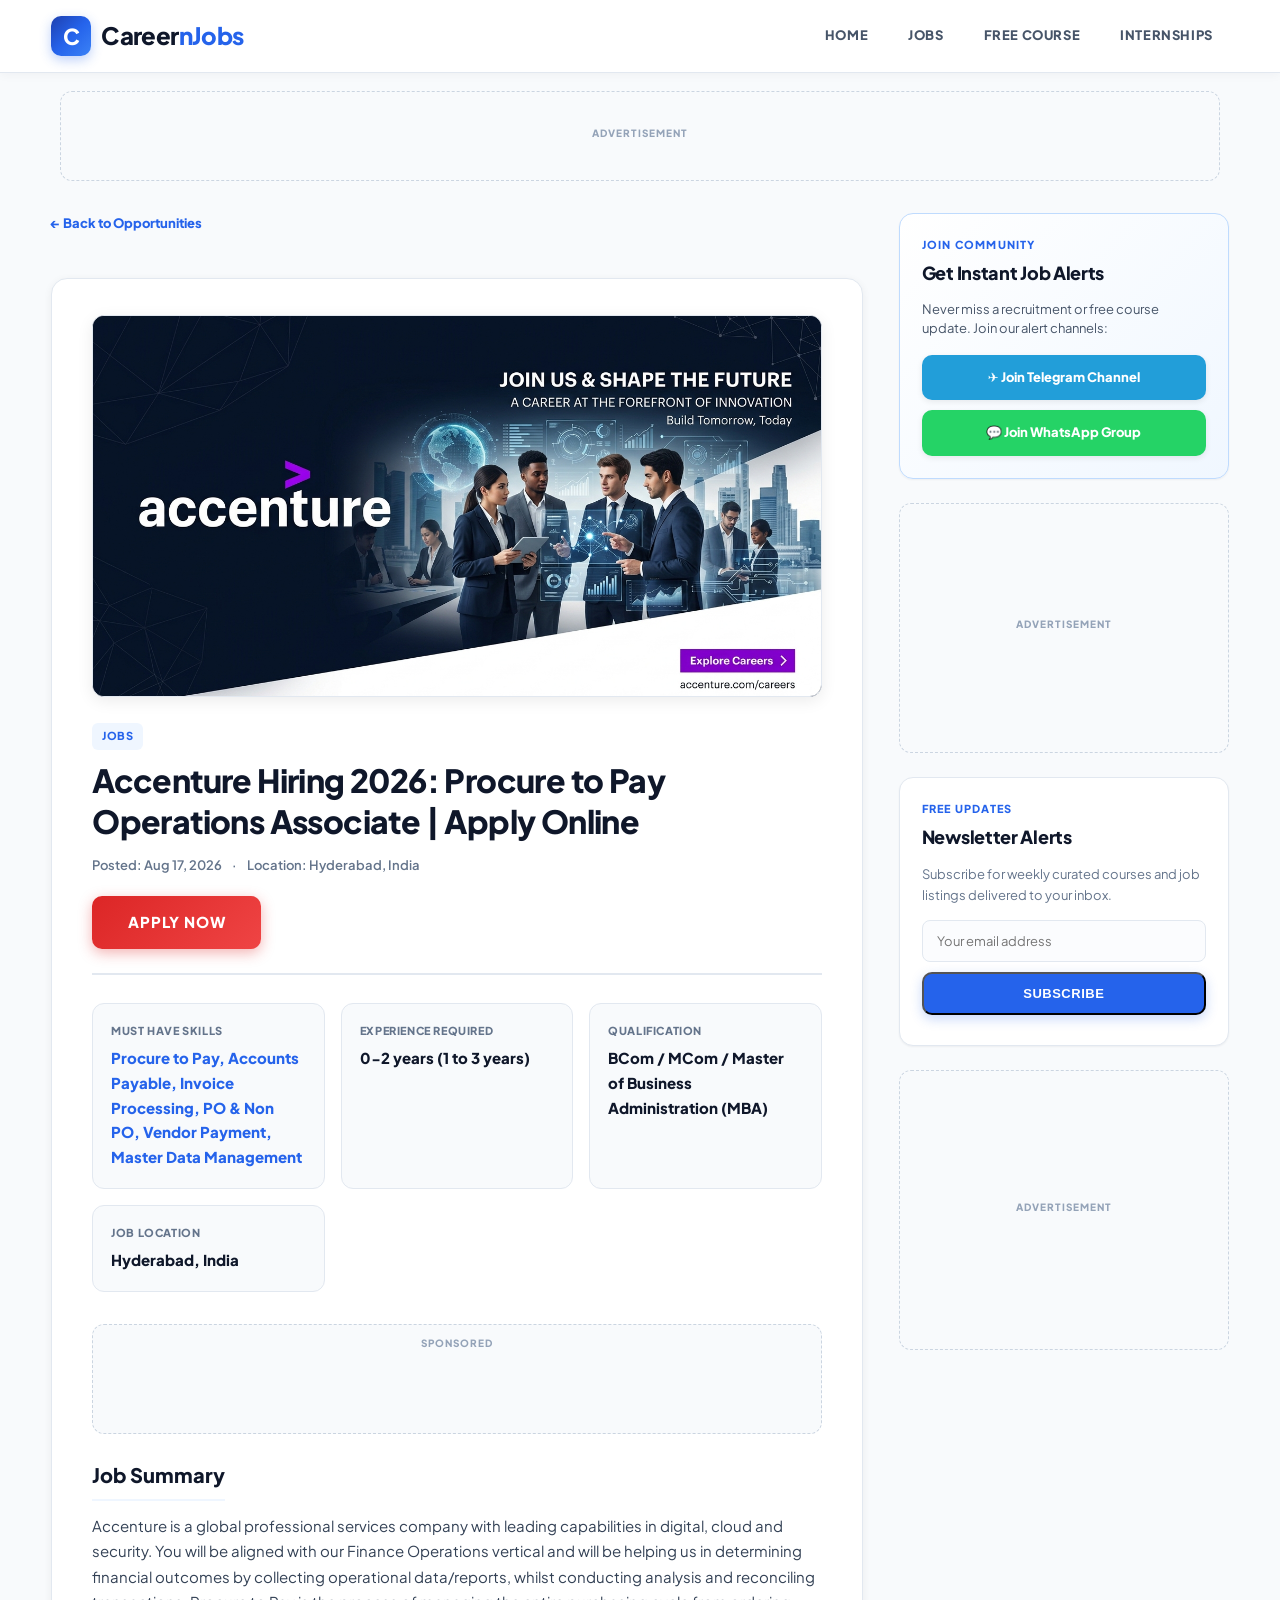
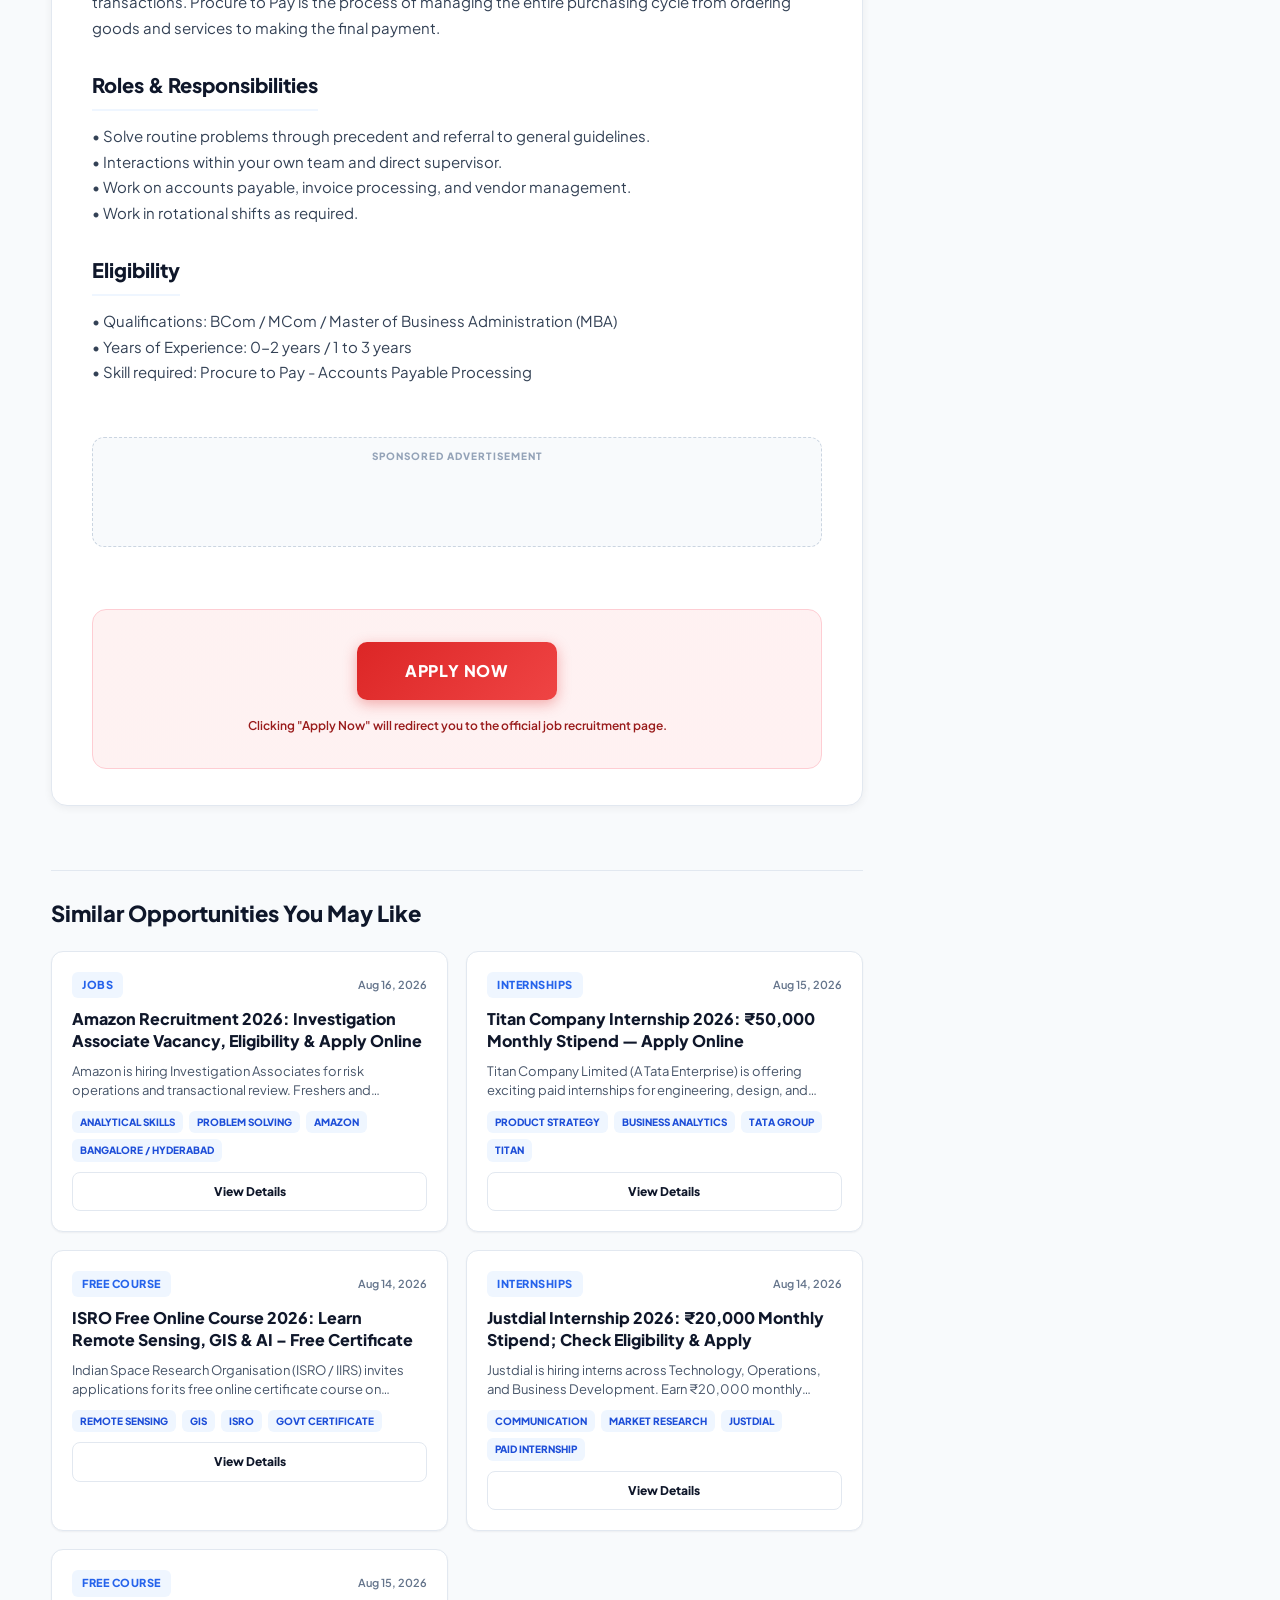
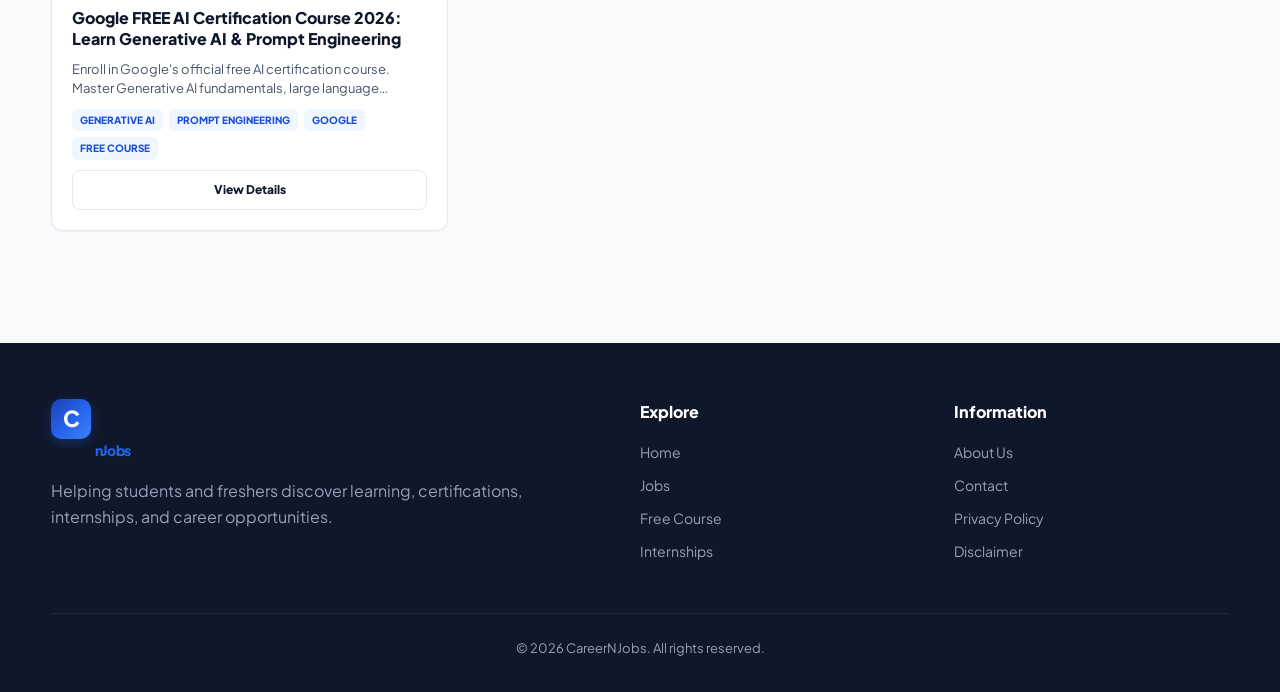
==== commit e4133fa3: "Redesign CareerNJobs portal UI inspired by modern career websites" ====
--- a/job-details.html
+++ b/job-details.html
@@ -4,8 +4,8 @@
   <meta charset="utf-8">
   <meta name="viewport" content="width=device-width, initial-scale=1">
   <meta name="description" content="Job & Course details, eligibility, skills, stipend, and official application link.">
-  <title id="page-title">Opportunity Details — CourseJoiner</title>
-  <link rel="stylesheet" href="style.css?v=9">
+  <title id="page-title">Opportunity Details — CareerNJobs</title>
+  <link rel="stylesheet" href="style.css?v=10">
   <script async src="https://pagead2.googlesyndication.com/pagead/js/adsbygoogle.js?client=ca-pub-5025710421115269"
      crossorigin="anonymous"></script>
 </head>
@@ -13,9 +13,9 @@
   <header class="site-header">
     <div class="topbar">
       <div class="container header-inner">
-        <a class="brand" href="index.html" aria-label="CourseJoiner home">
+        <a class="brand" href="index.html" aria-label="CareerNJobs home">
           <span class="brand-mark">C</span>
-          <span>Course<span>Joiner</span></span>
+          <span>Career<span>nJobs</span></span>
         </a>
         <button class="menu-toggle" aria-label="Toggle menu" aria-expanded="false">☰</button>
         <nav class="nav" aria-label="Main navigation">
@@ -205,7 +205,7 @@
   <footer>
     <div class="container footer-grid">
       <div>
-        <a class="brand footer-brand" href="index.html"><span class="brand-mark">C</span><span>Course<span>Joiner</span></span></a>
+        <a class="brand footer-brand" href="index.html"><span class="brand-mark">C</span><span>Career<span>nJobs</span></span></a>
         <p>Helping students and freshers discover learning, certifications, internships, and career opportunities.</p>
       </div>
       <div>
@@ -223,10 +223,10 @@
         <a href="#">Disclaimer</a>
       </div>
     </div>
-    <div class="copyright">© <span id="year"></span> CourseJoiner. All rights reserved.</div>
+    <div class="copyright">© <span id="year"></span> CareerNJobs. All rights reserved.</div>
   </footer>
 
-  <script src="data.js?v=9"></script>
-  <script src="script.js?v=9"></script>
+  <script src="data.js?v=10"></script>
+  <script src="script.js?v=10"></script>
 </body>
 </html>
--- a/style.css
+++ b/style.css
@@ -444,27 +444,68 @@
 
 .tag {
   display: inline-block;
-  font-size: 10px;
-  font-weight: 900;
+  font-size: 11px;
+  font-weight: 800;
   color: var(--primary);
   background: var(--primary-light);
   padding: 4px 10px;
   border-radius: 6px;
   text-transform: uppercase;
-  letter-spacing: 0.6px;
+  letter-spacing: 0.5px;
+}
+
+.tag.tag-job {
+  background: #eff6ff;
+  color: #1d4ed8;
+  border: 1px solid #bfdbfe;
+}
+
+.tag.tag-course {
+  background: #ecfdf5;
+  color: #047857;
+  border: 1px solid #a7f3d0;
+}
+
+.tag.tag-intern {
+  background: #f5f3ff;
+  color: #6d28d9;
+  border: 1px solid #ddd6fe;
 }
 
 .tag.company-tag {
   background: #0f172a;
   color: #ffffff;
+  border: 1px solid #0f172a;
+}
+
+.meta-badge {
+  font-size: 11px;
+  font-weight: 800;
+  background: #fef3c7;
+  color: #92400e;
+  border: 1px solid #fde68a;
+  padding: 3px 8px;
+  border-radius: 6px;
+}
+
+.post-fallback-icon {
+  font-size: 28px;
+  font-weight: 900;
+  color: #ffffff;
+}
+
+.post-content-wrap {
+  display: flex;
+  flex-direction: column;
+  gap: 4px;
 }
 
 .post h3 {
-  margin: 0 0 6px;
-  font-size: 19px;
+  margin: 4px 0 6px;
+  font-size: 18px;
   font-weight: 800;
   line-height: 1.38;
-  letter-spacing: -0.4px;
+  letter-spacing: -0.3px;
 }
 
 .post h3 a {
@@ -480,11 +521,13 @@
   font-size: 12px;
   color: var(--muted);
   font-weight: 600;
-  margin-bottom: 8px;
+  display: flex;
+  gap: 8px;
+  margin-bottom: 6px;
 }
 
 .post p {
-  margin: 0;
+  margin: 0 0 10px;
   color: #475569;
   font-size: 14px;
   line-height: 1.55;
@@ -492,6 +535,25 @@
   -webkit-line-clamp: 2;
   -webkit-box-orient: vertical;
   overflow: hidden;
+}
+
+.post-card-action {
+  margin-top: 4px;
+}
+
+.btn-read-more {
+  display: inline-flex;
+  align-items: center;
+  gap: 6px;
+  font-size: 13px;
+  font-weight: 800;
+  color: var(--primary);
+  transition: all 0.2s ease;
+}
+
+.btn-read-more:hover {
+  color: var(--primary-dark);
+  transform: translateX(4px);
 }
 
 .load-more {
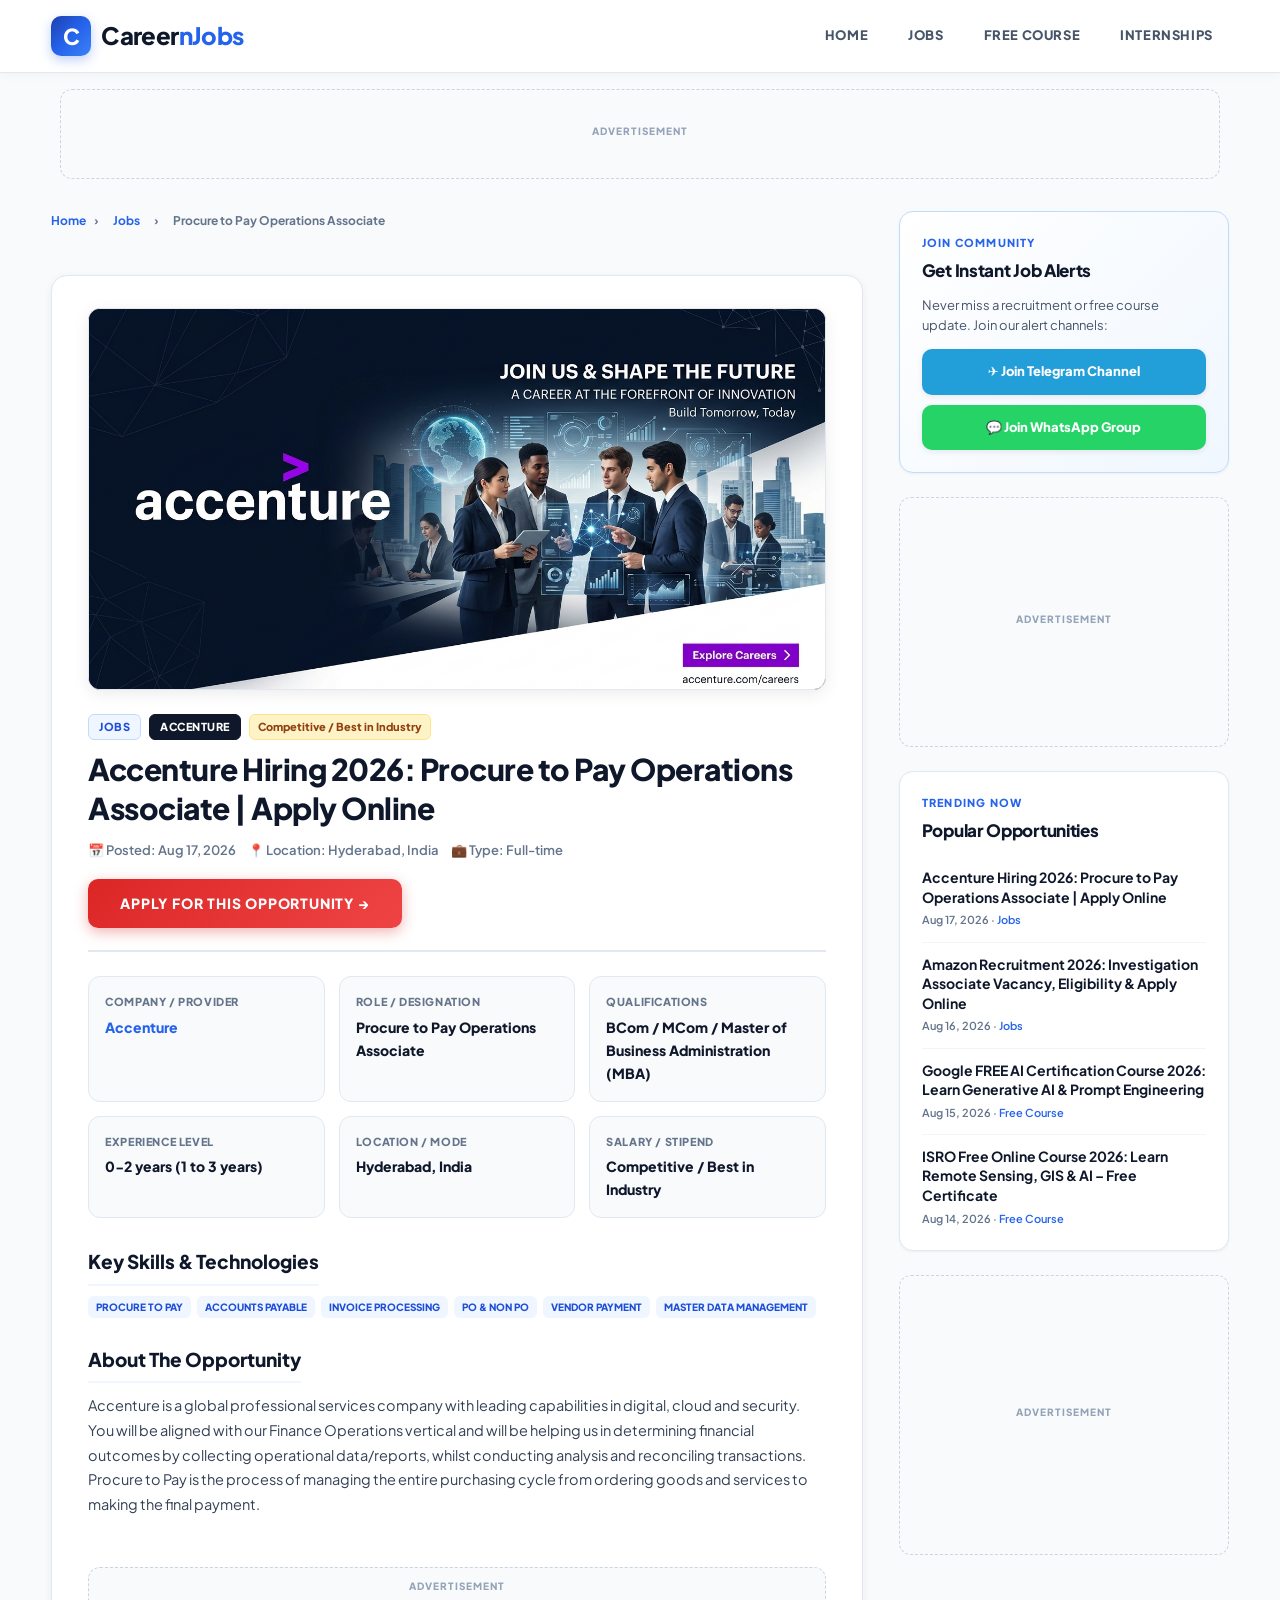
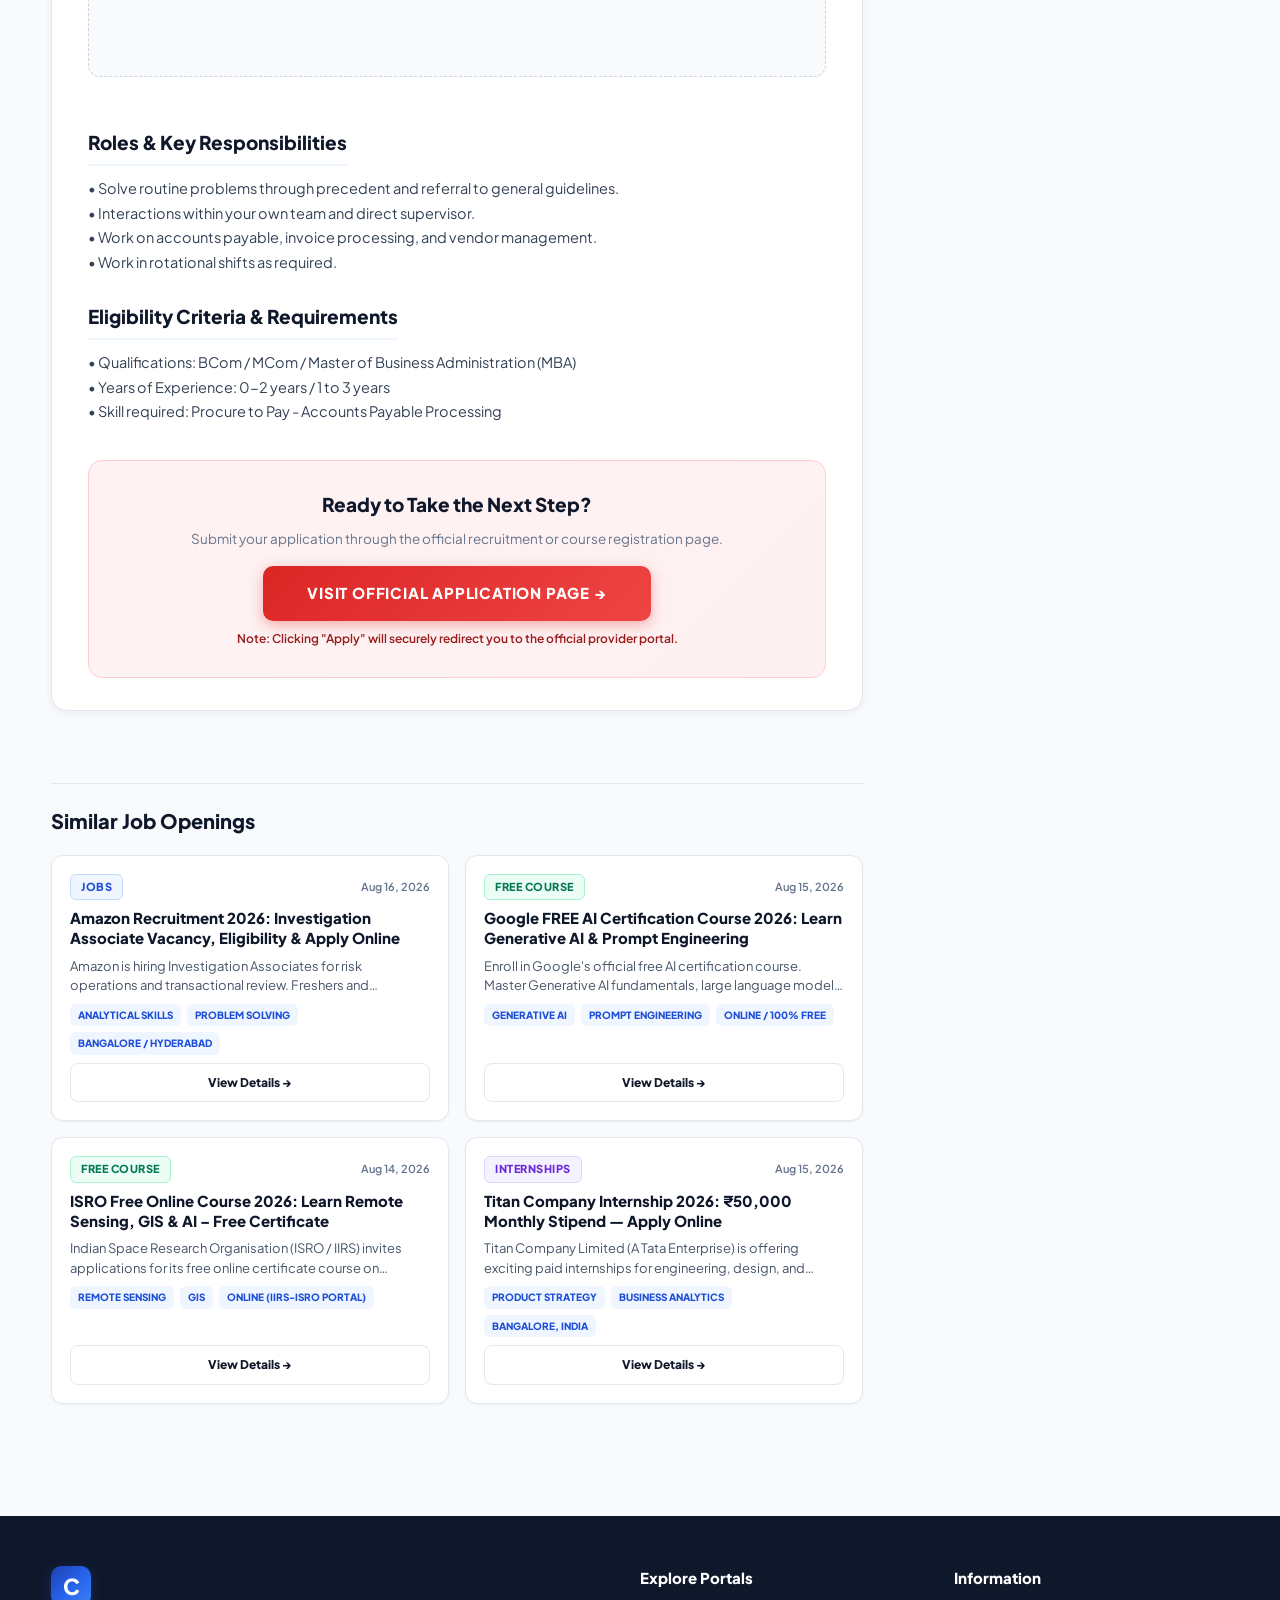
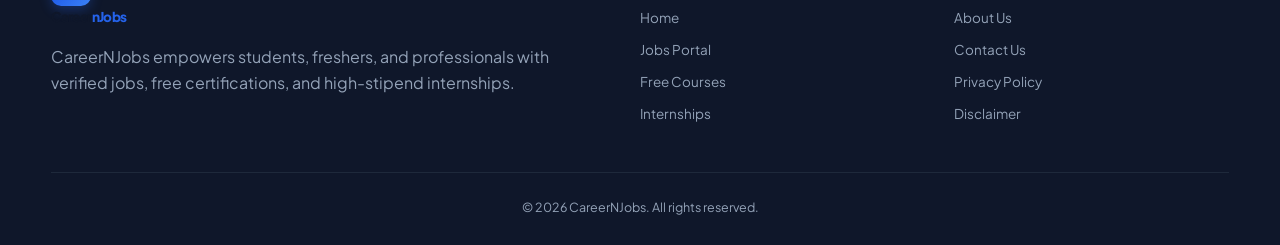
==== commit 6946d26d: "Rebuild CareerNJobs portal based on CourseJoiner layout" ====
--- a/job-details.html
+++ b/job-details.html
@@ -3,32 +3,33 @@
 <head>
   <meta charset="utf-8">
   <meta name="viewport" content="width=device-width, initial-scale=1">
-  <meta name="description" content="Job & Course details, eligibility, skills, stipend, and official application link.">
+  <meta name="description" content="Detailed opportunity information, eligibility requirements, responsibilities, skills, stipend, and official application link.">
   <title id="page-title">Opportunity Details — CareerNJobs</title>
-  <link rel="stylesheet" href="style.css?v=10">
+  <link rel="stylesheet" href="style.css?v=11">
   <script async src="https://pagead2.googlesyndication.com/pagead/js/adsbygoogle.js?client=ca-pub-5025710421115269"
      crossorigin="anonymous"></script>
 </head>
 <body>
+  <!-- Top Navigation Header -->
   <header class="site-header">
     <div class="topbar">
       <div class="container header-inner">
-        <a class="brand" href="index.html" aria-label="CareerNJobs home">
+        <a class="brand" href="index.html" aria-label="CareerNJobs Home">
           <span class="brand-mark">C</span>
           <span>Career<span>nJobs</span></span>
         </a>
-        <button class="menu-toggle" aria-label="Toggle menu" aria-expanded="false">☰</button>
+        <button class="menu-toggle" aria-label="Toggle navigation menu" aria-expanded="false">☰</button>
         <nav class="nav" aria-label="Main navigation">
-          <a href="index.html#home" class="nav-link">HOME</a>
-          <a href="index.html#jobs" class="nav-link">JOBS</a>
-          <a href="index.html#courses" class="nav-link">FREE COURSE</a>
-          <a href="index.html#internships" class="nav-link">INTERNSHIPS</a>
+          <a href="index.html" class="nav-link">HOME</a>
+          <a href="jobs.html" class="nav-link">JOBS</a>
+          <a href="courses.html" class="nav-link">FREE COURSE</a>
+          <a href="internships.html" class="nav-link">INTERNSHIPS</a>
         </nav>
       </div>
     </div>
   </header>
 
-  <!-- Top Header Leaderboard Ad -->
+  <!-- Top Leaderboard Ad Banner -->
   <div class="ad-leaderboard-wrap">
     <div class="ad-slot ad-slot-leaderboard">
       <span class="ad-label">ADVERTISEMENT</span>
@@ -44,109 +45,135 @@
     </div>
   </div>
 
+  <!-- Main Details Page Content -->
   <main class="container layout">
     <section class="content">
-      <a href="index.html" class="back-link">← Back to Opportunities</a>
       
+      <!-- Breadcrumbs -->
+      <div class="breadcrumbs">
+        <a href="index.html">Home</a> <span>›</span>
+        <a id="breadcrumb-cat-link" href="jobs.html"><span id="breadcrumb-cat">Jobs</span></a> <span>›</span>
+        <span id="breadcrumb-title">Details</span>
+      </div>
+
       <article class="job-detail">
-        <div class="job-banner-wrap" id="job-banner-wrap" style="display:none;">
-          <img id="job-image" class="job-banner-img" src="" alt="Company Hiring Banner">
+        
+        <!-- Featured Image Banner -->
+        <div id="job-banner-wrap" class="job-banner-wrap" style="display: none;">
+          <img id="job-image" class="job-banner-img" src="" alt="Recruitment Banner">
         </div>
 
         <header class="job-header">
-          <span class="tag" id="job-cat">Job</span>
-          <h1 class="job-title" id="job-title">Loading...</h1>
+          <div class="post-card-tags">
+            <span id="job-cat" class="tag tag-job">Jobs</span>
+            <span id="job-company-tag" class="tag company-tag">Company</span>
+            <span id="job-salary-tag" class="meta-badge">Full-time</span>
+          </div>
+          <h1 id="job-title" class="job-title">Opportunity Title</h1>
+          
           <div class="job-meta-row">
-            <span id="job-date"></span>
-            <span>·</span>
-            <span id="job-location"></span>
-          </div>
-
-          <div class="apply-container header-apply">
-            <a href="#" target="_blank" rel="noopener" class="btn-apply-now" id="apply-btn-top">
-              APPLY NOW
+            <span id="job-date">📅 Posted: Recently</span>
+            <span id="job-location">📍 Location: India</span>
+            <span id="job-type-badge">💼 Type: Full Time</span>
+          </div>
+          
+          <div>
+            <a id="apply-btn-top" href="#" target="_blank" rel="noopener noreferrer" class="btn-apply-now">
+              Apply For This Opportunity →
             </a>
           </div>
         </header>
 
-        <section class="job-meta-grid">
-          <div class="meta-card">
-            <span class="meta-label">Must Have Skills</span>
-            <span class="meta-value accent-text" id="job-skills">N/A</span>
-          </div>
-          <div class="meta-card">
-            <span class="meta-label">Experience Required</span>
-            <span class="meta-value" id="job-experience">N/A</span>
-          </div>
-          <div class="meta-card">
-            <span class="meta-label">Qualification</span>
-            <span class="meta-value" id="job-education">N/A</span>
-          </div>
-          <div class="meta-card">
-            <span class="meta-label">Job Location</span>
-            <span class="meta-value" id="job-location-meta">N/A</span>
-          </div>
-        </section>
-
-        <!-- In-Content Native Ad 1: Below Meta Grid -->
-        <div class="ad-slot ad-slot-incontent">
-          <span class="ad-label">SPONSORED</span>
-          <ins class="adsbygoogle"
-               style="display:block; text-align:center;"
-               data-ad-layout="in-article"
-               data-ad-format="fluid"
-               data-ad-client="ca-pub-5025710421115269"
-               data-ad-slot=""></ins>
-          <script>
-               (adsbygoogle = window.adsbygoogle || []).push({});
-          </script>
+        <!-- Key Information Meta Grid -->
+        <div class="job-meta-grid">
+          <div class="meta-card">
+            <span class="meta-label">Company / Provider</span>
+            <span id="job-company" class="meta-value accent-text">Company Name</span>
+          </div>
+          <div class="meta-card">
+            <span class="meta-label">Role / Designation</span>
+            <span id="job-role" class="meta-value">Role Title</span>
+          </div>
+          <div class="meta-card">
+            <span class="meta-label">Qualifications</span>
+            <span id="job-education" class="meta-value">Graduate / Degree</span>
+          </div>
+          <div class="meta-card">
+            <span class="meta-label">Experience Level</span>
+            <span id="job-experience" class="meta-value">Freshers / 0-2 Years</span>
+          </div>
+          <div class="meta-card">
+            <span class="meta-label">Location / Mode</span>
+            <span id="job-location-meta" class="meta-value">Location</span>
+          </div>
+          <div class="meta-card">
+            <span class="meta-label">Salary / Stipend</span>
+            <span id="job-salary" class="meta-value">Best in Industry</span>
+          </div>
         </div>
 
         <div class="job-body">
-          <section class="job-section">
-            <h2>Job Summary</h2>
-            <p id="job-desc"></p>
-          </section>
-
-          <section class="job-section" id="section-roles">
-            <h2>Roles & Responsibilities</h2>
-            <p id="job-responsibilities"></p>
-          </section>
-
-          <section class="job-section" id="section-eligibility">
-            <h2>Eligibility</h2>
-            <p id="job-eligibility"></p>
-          </section>
-
-          <!-- In-Content Native Ad 2: Before Apply Button -->
+          
+          <!-- Key Skills Section -->
+          <div class="job-section">
+            <h2>Key Skills & Technologies</h2>
+            <div id="job-skills-pills" class="similar-tags"></div>
+          </div>
+
+          <!-- Description Section -->
+          <div class="job-section">
+            <h2>About The Opportunity</h2>
+            <p id="job-desc">Detailed opportunity summary will be displayed here.</p>
+          </div>
+
+          <!-- In-Content Native Ad -->
           <div class="ad-slot ad-slot-incontent">
-            <span class="ad-label">SPONSORED ADVERTISEMENT</span>
+            <span class="ad-label">ADVERTISEMENT</span>
             <ins class="adsbygoogle"
-                 style="display:block"
+                 style="display:block; text-align:center;"
+                 data-ad-layout="in-article"
+                 data-ad-format="fluid"
                  data-ad-client="ca-pub-5025710421115269"
-                 data-ad-slot=""
-                 data-ad-format="auto"
-                 data-full-width-responsive="true"></ins>
+                 data-ad-slot=""></ins>
             <script>
                  (adsbygoogle = window.adsbygoogle || []).push({});
             </script>
           </div>
 
-          <div class="apply-container footer-apply">
-            <a href="#" target="_blank" rel="noopener" class="btn-apply-now big-apply" id="apply-btn-bottom">
-              APPLY NOW
+          <!-- Responsibilities Section -->
+          <div id="section-roles" class="job-section">
+            <h2>Roles & Key Responsibilities</h2>
+            <p id="job-responsibilities">Key daily responsibilities and deliverables.</p>
+          </div>
+
+          <!-- Eligibility Section -->
+          <div id="section-eligibility" class="job-section">
+            <h2>Eligibility Criteria & Requirements</h2>
+            <p id="job-eligibility">Education and skill eligibility requirements.</p>
+          </div>
+
+          <!-- Bottom Apply Call To Action -->
+          <div class="footer-apply">
+            <h3 style="margin: 0 0 8px; font-size: 19px; font-weight: 900; color: #0f172a;">Ready to Take the Next Step?</h3>
+            <p style="margin: 0 0 16px; font-size: 13.5px; color: #64748b;">Submit your application through the official recruitment or course registration page.</p>
+            <a id="apply-btn-bottom" href="#" target="_blank" rel="noopener noreferrer" class="btn-apply-now big-apply">
+              Visit Official Application Page →
             </a>
-            <p class="apply-note">Clicking "Apply Now" will redirect you to the official job recruitment page.</p>
-          </div>
+            <p class="apply-note">Note: Clicking "Apply" will securely redirect you to the official provider portal.</p>
+          </div>
+
         </div>
       </article>
+
+      <!-- Similar / Related Opportunities Section -->
+      <div id="similar-opportunities"></div>
+
+    </section>
+
+    <!-- Sidebar Area -->
+    <aside class="sidebar">
       
-      <!-- Similar Opportunities container -->
-      <div id="similar-opportunities"></div>
-    </section>
-
-    <aside class="sidebar">
-      <!-- Social Join Community Alert (CourseJoiner style) -->
+      <!-- Social Join Alert -->
       <div class="side-card social-join-card">
         <span class="eyebrow">JOIN COMMUNITY</span>
         <h3>Get Instant Job Alerts</h3>
@@ -174,16 +201,12 @@
              (adsbygoogle = window.adsbygoogle || []).push({});
         </script>
       </div>
-      
-      <div class="side-card newsletter">
-        <span class="eyebrow">FREE UPDATES</span>
-        <h3>Newsletter Alerts</h3>
-        <p>Subscribe for weekly curated courses and job listings delivered to your inbox.</p>
-        <form id="newsletterForm">
-          <input type="email" id="email" placeholder="Your email address" required>
-          <button class="btn primary" type="submit">Subscribe</button>
-        </form>
-        <small id="newsletterMsg"></small>
+
+      <!-- Trending Opportunities -->
+      <div class="side-card">
+        <span class="eyebrow">TRENDING NOW</span>
+        <h3>Popular Opportunities</h3>
+        <div id="sidebar-trending" class="trending-list"></div>
       </div>
 
       <!-- Sticky Sidebar Ad -->
@@ -199,26 +222,31 @@
              (adsbygoogle = window.adsbygoogle || []).push({});
         </script>
       </div>
+
     </aside>
   </main>
 
+  <!-- Footer -->
   <footer>
     <div class="container footer-grid">
       <div>
-        <a class="brand footer-brand" href="index.html"><span class="brand-mark">C</span><span>Career<span>nJobs</span></span></a>
-        <p>Helping students and freshers discover learning, certifications, internships, and career opportunities.</p>
+        <a class="brand footer-brand" href="index.html">
+          <span class="brand-mark">C</span>
+          <span>Career<span>nJobs</span></span>
+        </a>
+        <p>CareerNJobs empowers students, freshers, and professionals with verified jobs, free certifications, and high-stipend internships.</p>
       </div>
       <div>
-        <h4>Explore</h4>
-        <a href="index.html#home">Home</a>
-        <a href="index.html#jobs">Jobs</a>
-        <a href="index.html#courses">Free Course</a>
-        <a href="index.html#internships">Internships</a>
+        <h4>Explore Portals</h4>
+        <a href="index.html">Home</a>
+        <a href="jobs.html">Jobs Portal</a>
+        <a href="courses.html">Free Courses</a>
+        <a href="internships.html">Internships</a>
       </div>
       <div>
         <h4>Information</h4>
         <a href="#">About Us</a>
-        <a href="#">Contact</a>
+        <a href="#">Contact Us</a>
         <a href="#">Privacy Policy</a>
         <a href="#">Disclaimer</a>
       </div>
@@ -226,7 +254,7 @@
     <div class="copyright">© <span id="year"></span> CareerNJobs. All rights reserved.</div>
   </footer>
 
-  <script src="data.js?v=10"></script>
-  <script src="script.js?v=10"></script>
+  <script src="data.js?v=11"></script>
+  <script src="script.js?v=11"></script>
 </body>
 </html>
--- a/style.css
+++ b/style.css
@@ -5,7 +5,7 @@
 }
 
 :root {
-  /* CourseJoiner Primary Color Palette */
+  /* CourseJoiner & Modern Portal Palette */
   --primary: #2563eb;
   --primary-dark: #1d4ed8;
   --primary-light: #eff6ff;
@@ -16,13 +16,14 @@
   
   --accent-green: #059669;
   --accent-green-light: #ecfdf5;
+  --accent-green-border: #a7f3d0;
   
   --accent-purple: #7c3aed;
   --accent-purple-light: #f5f3ff;
+  --accent-purple-border: #ddd6fe;
   
   --gradient-main: linear-gradient(135deg, #1e40af 0%, #2563eb 50%, #3b82f6 100%);
   --gradient-btn: linear-gradient(135deg, #2563eb 0%, #1d4ed8 100%);
-  --gradient-btn-hover: linear-gradient(135deg, #1d4ed8 0%, #1e3a8a 100%);
   --gradient-apply: linear-gradient(135deg, #dc2626 0%, #ef4444 100%);
   --gradient-apply-hover: linear-gradient(135deg, #b91c1c 0%, #dc2626 100%);
   
@@ -34,7 +35,7 @@
   --bg: #f8fafc;
   --card: #ffffff;
   
-  --shadow-xs: 0 1px 2px rgba(15, 23, 42, 0.05);
+  --shadow-xs: 0 1px 3px rgba(15, 23, 42, 0.05);
   --shadow-sm: 0 2px 8px rgba(15, 23, 42, 0.06);
   --shadow-md: 0 8px 24px rgba(15, 23, 42, 0.08);
   --shadow-lg: 0 16px 36px rgba(15, 23, 42, 0.12);
@@ -64,7 +65,7 @@
 }
 
 /* ==========================================================================
-   Header & Navigation (CourseJoiner Style)
+   Header & Navigation
    ========================================================================== */
 
 .site-header {
@@ -157,16 +158,28 @@
   cursor: pointer;
 }
 
-.search-row {
+/* ==========================================================================
+   Search & Filter Chips Bar
+   ========================================================================== */
+
+.search-section-wrap {
   border-top: 1px solid var(--border-light);
-  padding: 12px 0;
-  background: #fbfcfe;
-}
-
-.search {
-  display: flex;
-  max-width: 680px;
+  border-bottom: 1px solid var(--border);
+  padding: 16px 0;
+  background: #ffffff;
+}
+
+.search-inner {
+  display: flex;
+  flex-direction: column;
+  gap: 12px;
+}
+
+.search-form {
+  display: flex;
+  max-width: 760px;
   margin: 0 auto;
+  width: 100%;
   box-shadow: var(--shadow-xs);
   border-radius: 12px;
   overflow: hidden;
@@ -175,12 +188,12 @@
   transition: all 0.2s ease;
 }
 
-.search:focus-within {
+.search-form:focus-within {
   border-color: var(--primary);
   box-shadow: 0 0 0 3px rgba(37, 99, 235, 0.15);
 }
 
-.search input {
+.search-form input {
   flex: 1;
   padding: 13px 18px;
   border: 0;
@@ -190,7 +203,7 @@
   color: var(--text);
 }
 
-.search button {
+.search-form button {
   border: 0;
   background: var(--primary);
   color: #ffffff;
@@ -202,12 +215,45 @@
   transition: background-color 0.2s ease;
 }
 
-.search button:hover {
+.search-form button:hover {
   background: var(--primary-dark);
 }
 
+.filter-chips {
+  display: flex;
+  justify-content: center;
+  align-items: center;
+  flex-wrap: wrap;
+  gap: 8px;
+  margin-top: 4px;
+}
+
+.filter-chip {
+  background: #f1f5f9;
+  border: 1px solid var(--border);
+  border-radius: 20px;
+  padding: 5px 14px;
+  font-size: 12px;
+  font-weight: 700;
+  color: #475569;
+  cursor: pointer;
+  transition: all 0.2s ease;
+}
+
+.filter-chip:hover {
+  background: var(--primary-light);
+  border-color: var(--primary-border);
+  color: var(--primary);
+}
+
+.filter-chip.active {
+  background: var(--primary);
+  border-color: var(--primary);
+  color: #ffffff;
+}
+
 /* ==========================================================================
-   Page Layout & Hero Section
+   Page Layout & Content Sections
    ========================================================================== */
 
 .layout {
@@ -220,16 +266,54 @@
 .content {
   display: flex;
   flex-direction: column;
-  gap: 28px;
-}
-
-.hero {
+  gap: 36px;
+}
+
+.page-header-banner {
   background: linear-gradient(135deg, #ffffff 0%, #f0f7ff 100%);
   border: 1px solid var(--primary-border);
   border-radius: 16px;
-  padding: 32px 36px;
+  padding: 28px 32px;
+  box-shadow: var(--shadow-sm);
+}
+
+.page-header-banner h1 {
+  margin: 4px 0 8px;
+  font-size: clamp(24px, 3.5vw, 32px);
+  font-weight: 900;
+  letter-spacing: -0.6px;
+  color: #0f172a;
+}
+
+.page-header-banner p {
+  margin: 0;
+  color: #475569;
+  font-size: 14px;
+}
+
+.breadcrumbs {
+  font-size: 12px;
+  font-weight: 700;
+  color: var(--muted);
+  margin-bottom: 8px;
+}
+
+.breadcrumbs a {
+  color: var(--primary);
+}
+
+.breadcrumbs span {
+  margin: 0 6px;
+}
+
+/* Featured / Hero Highlight */
+.featured-hero {
+  background: #ffffff;
+  border: 1px solid var(--primary-border);
+  border-radius: 16px;
+  padding: 24px;
   display: grid;
-  grid-template-columns: 1fr auto;
+  grid-template-columns: 240px 1fr;
   gap: 24px;
   align-items: center;
   box-shadow: var(--shadow-sm);
@@ -237,163 +321,121 @@
   overflow: hidden;
 }
 
-.hero::after {
-  content: '';
-  position: absolute;
-  top: -40px;
-  right: -40px;
-  width: 140px;
-  height: 140px;
-  background: radial-gradient(circle, rgba(37, 99, 235, 0.12) 0%, transparent 70%);
-  border-radius: 50%;
-  pointer-events: none;
-}
-
-.hero h1 {
-  margin: 6px 0 10px;
-  font-size: clamp(26px, 3.5vw, 36px);
-  font-weight: 900;
-  letter-spacing: -0.8px;
-  line-height: 1.25;
-  color: #0f172a;
-}
-
-.hero h1 strong {
-  color: var(--primary);
-}
-
-.hero p {
-  margin: 0 0 20px;
-  color: var(--muted);
-  font-size: 15px;
-  max-width: 520px;
-}
-
-.hero-actions {
-  display: flex;
-  gap: 12px;
-  flex-wrap: wrap;
-}
-
-.btn {
+.featured-thumb-wrap {
+  width: 100%;
+  height: 160px;
+  border-radius: 12px;
+  overflow: hidden;
+  background: #0f172a;
+}
+
+.featured-thumb-wrap img {
+  width: 100%;
+  height: 100%;
+  object-fit: cover;
+}
+
+.featured-content {
+  display: flex;
+  flex-direction: column;
+  gap: 6px;
+}
+
+.featured-badge {
   display: inline-flex;
   align-items: center;
-  justify-content: center;
-  padding: 10px 20px;
-  border-radius: 10px;
-  font-weight: 800;
-  font-size: 13px;
-  text-transform: uppercase;
-  letter-spacing: 0.5px;
-  transition: all 0.2s ease;
-  cursor: pointer;
-}
-
-.btn.primary {
-  background: var(--primary);
-  color: #ffffff;
-  box-shadow: 0 4px 12px rgba(37, 99, 235, 0.25);
-}
-
-.btn.primary:hover {
-  background: var(--primary-dark);
-  transform: translateY(-2px);
-  box-shadow: 0 6px 16px rgba(37, 99, 235, 0.35);
-}
-
-.btn.ghost {
-  background: #ffffff;
-  color: var(--text-secondary);
-  border: 1px solid var(--border);
-}
-
-.btn.ghost:hover {
-  border-color: var(--primary);
-  color: var(--primary);
-  background: var(--primary-light);
-  transform: translateY(-2px);
-}
-
-.hero-card {
-  background: #ffffff;
-  border: 1px solid var(--primary-border);
-  border-radius: 14px;
-  padding: 20px 24px;
-  display: flex;
-  flex-direction: column;
   gap: 6px;
-  box-shadow: var(--shadow-sm);
-  text-align: center;
-  min-width: 170px;
-}
-
-.hero-card span {
   font-size: 11px;
   font-weight: 900;
-  letter-spacing: 1px;
   color: var(--secondary);
+  background: var(--secondary-light);
+  padding: 4px 10px;
+  border-radius: 6px;
   text-transform: uppercase;
-}
-
-.hero-card b {
-  font-size: 18px;
+  width: fit-content;
+}
+
+.featured-content h2 {
+  margin: 4px 0;
+  font-size: 21px;
   font-weight: 900;
-  color: #0f172a;
-}
-
-.hero-card small {
-  font-size: 12px;
-  color: var(--muted);
-}
-
-.eyebrow {
-  font-size: 11px;
-  font-weight: 900;
-  letter-spacing: 1.2px;
-  color: var(--primary);
-  text-transform: uppercase;
-  display: block;
+  line-height: 1.35;
+  letter-spacing: -0.4px;
+}
+
+.featured-content h2 a {
+  color: #0f172a;
+  transition: color 0.2s ease;
+}
+
+.featured-content h2 a:hover {
+  color: var(--primary);
+}
+
+.featured-content p {
+  margin: 0 0 10px;
+  color: #475569;
+  font-size: 13px;
+  line-height: 1.55;
+  display: -webkit-box;
+  -webkit-line-clamp: 2;
+  -webkit-box-orient: vertical;
+  overflow: hidden;
 }
 
 /* ==========================================================================
-   Section Heading & Post Cards (CourseJoiner Style)
+   Content Sections & Cards (CourseJoiner Style)
    ========================================================================== */
+
+.content-section {
+  display: flex;
+  flex-direction: column;
+  gap: 16px;
+}
 
 .section-head {
   display: flex;
   align-items: flex-end;
   justify-content: space-between;
   border-bottom: 2px solid #e2e8f0;
-  padding-bottom: 12px;
-  margin-top: 10px;
-}
-
-.section-head h2 {
-  margin: 4px 0 0;
-  font-size: 24px;
+  padding-bottom: 10px;
+}
+
+.section-head h2, .section-head h3 {
+  margin: 0;
+  font-size: 20px;
   font-weight: 900;
-  letter-spacing: -0.5px;
-  color: #0f172a;
-}
-
-.result-count {
+  letter-spacing: -0.4px;
+  color: #0f172a;
+  display: flex;
+  align-items: center;
+  gap: 8px;
+}
+
+.section-link {
   font-size: 13px;
-  color: var(--muted);
-  font-weight: 700;
-}
-
-.posts {
-  display: flex;
-  flex-direction: column;
-  gap: 20px;
-}
-
-.post {
+  font-weight: 800;
+  color: var(--primary);
+  transition: transform 0.2s ease;
+}
+
+.section-link:hover {
+  color: var(--primary-dark);
+  transform: translateX(3px);
+}
+
+.posts-grid {
+  display: flex;
+  flex-direction: column;
+  gap: 16px;
+}
+
+.post-card {
   background: #ffffff;
-  padding: 20px 24px;
+  padding: 18px 22px;
   display: grid;
   grid-template-columns: 140px 1fr;
-  gap: 24px;
+  gap: 20px;
   align-items: center;
   border: 1px solid var(--border);
   border-radius: 14px;
@@ -401,13 +443,13 @@
   box-shadow: var(--shadow-xs);
 }
 
-.post:hover {
-  transform: translateY(-3px);
+.post-card:hover {
+  transform: translateY(-2px);
   box-shadow: var(--shadow-md);
   border-color: #cbd5e1;
 }
 
-.post-image {
+.post-card-thumb {
   width: 140px;
   height: 105px;
   border-radius: 10px;
@@ -422,7 +464,7 @@
   border: 1px solid var(--border);
 }
 
-.post-thumb-img {
+.post-card-thumb img {
   width: 100%;
   height: 100%;
   object-fit: cover;
@@ -430,15 +472,21 @@
   transition: transform 0.3s ease;
 }
 
-.post:hover .post-thumb-img {
+.post-card:hover .post-card-thumb img {
   transform: scale(1.05);
 }
 
-.post-top-meta {
+.post-card-body {
+  display: flex;
+  flex-direction: column;
+  gap: 4px;
+}
+
+.post-card-tags {
   display: flex;
   align-items: center;
   gap: 8px;
-  margin-bottom: 6px;
+  margin-bottom: 4px;
   flex-wrap: wrap;
 }
 
@@ -448,7 +496,7 @@
   font-weight: 800;
   color: var(--primary);
   background: var(--primary-light);
-  padding: 4px 10px;
+  padding: 3px 10px;
   border-radius: 6px;
   text-transform: uppercase;
   letter-spacing: 0.5px;
@@ -488,48 +536,37 @@
   border-radius: 6px;
 }
 
-.post-fallback-icon {
-  font-size: 28px;
-  font-weight: 900;
-  color: #ffffff;
-}
-
-.post-content-wrap {
-  display: flex;
-  flex-direction: column;
-  gap: 4px;
-}
-
-.post h3 {
-  margin: 4px 0 6px;
-  font-size: 18px;
+.post-card h3 {
+  margin: 2px 0 4px;
+  font-size: 17px;
   font-weight: 800;
   line-height: 1.38;
   letter-spacing: -0.3px;
 }
 
-.post h3 a {
+.post-card h3 a {
   color: #0f172a;
   transition: color 0.2s ease;
 }
 
-.post h3 a:hover {
-  color: var(--primary);
-}
-
-.post-meta {
+.post-card h3 a:hover {
+  color: var(--primary);
+}
+
+.post-card-meta {
   font-size: 12px;
   color: var(--muted);
   font-weight: 600;
   display: flex;
   gap: 8px;
-  margin-bottom: 6px;
-}
-
-.post p {
-  margin: 0 0 10px;
+  margin-bottom: 4px;
+  flex-wrap: wrap;
+}
+
+.post-card p {
+  margin: 0 0 8px;
   color: #475569;
-  font-size: 14px;
+  font-size: 13px;
   line-height: 1.55;
   display: -webkit-box;
   -webkit-line-clamp: 2;
@@ -537,11 +574,7 @@
   overflow: hidden;
 }
 
-.post-card-action {
-  margin-top: 4px;
-}
-
-.btn-read-more {
+.btn-card-action {
   display: inline-flex;
   align-items: center;
   gap: 6px;
@@ -551,43 +584,62 @@
   transition: all 0.2s ease;
 }
 
-.btn-read-more:hover {
+.btn-card-action:hover {
   color: var(--primary-dark);
   transform: translateX(4px);
 }
 
-.load-more {
+.btn-card-apply {
+  display: inline-flex;
+  align-items: center;
+  gap: 6px;
+  font-size: 12px;
+  font-weight: 800;
+  background: var(--gradient-apply);
+  color: #ffffff;
+  padding: 6px 14px;
+  border-radius: 6px;
+  text-transform: uppercase;
+  letter-spacing: 0.5px;
+  transition: all 0.2s ease;
+}
+
+.btn-card-apply:hover {
+  background: var(--gradient-apply-hover);
+  transform: translateY(-1px);
+}
+
+.load-more-btn {
   display: block;
   margin: 20px auto 0;
-  padding: 13px 32px;
+  padding: 12px 30px;
   border: 1px solid var(--border);
   background: #ffffff;
   color: var(--text);
   border-radius: 10px;
   font-weight: 800;
-  font-size: 14px;
+  font-size: 13px;
   font-family: inherit;
   cursor: pointer;
   transition: all 0.2s ease;
   box-shadow: var(--shadow-xs);
 }
 
-.load-more:hover {
+.load-more-btn:hover {
   border-color: var(--primary);
   color: var(--primary);
   background: var(--primary-light);
   transform: translateY(-2px);
-  box-shadow: var(--shadow-sm);
-}
-
-.empty {
+}
+
+.empty-state {
   text-align: center;
   background: #ffffff;
   padding: 48px;
   border: 1px solid var(--border);
   border-radius: 14px;
   color: var(--muted);
-  font-size: 15px;
+  font-size: 14px;
 }
 
 /* ==========================================================================
@@ -610,10 +662,19 @@
 
 .side-card h3 {
   margin: 4px 0 12px;
-  font-size: 18px;
+  font-size: 17px;
   font-weight: 800;
   letter-spacing: -0.3px;
   color: #0f172a;
+}
+
+.eyebrow {
+  font-size: 11px;
+  font-weight: 900;
+  letter-spacing: 1.2px;
+  color: var(--primary);
+  text-transform: uppercase;
+  display: block;
 }
 
 /* Social Channel Alert Buttons */
@@ -625,7 +686,7 @@
 .social-join-card p {
   font-size: 13px;
   color: #475569;
-  margin: 0 0 16px;
+  margin: 0 0 14px;
   line-height: 1.5;
 }
 
@@ -671,6 +732,42 @@
   box-shadow: 0 4px 12px rgba(37, 211, 102, 0.35);
 }
 
+/* Trending / Popular Posts Widget */
+.trending-item {
+  padding: 12px 0;
+  border-bottom: 1px solid var(--border-light);
+  display: flex;
+  flex-direction: column;
+  gap: 4px;
+}
+
+.trending-item:last-child {
+  border: 0;
+  padding-bottom: 0;
+}
+
+.trending-item h4 {
+  margin: 0;
+  font-size: 14px;
+  font-weight: 700;
+  line-height: 1.4;
+}
+
+.trending-item h4 a {
+  color: #0f172a;
+  transition: color 0.2s ease;
+}
+
+.trending-item h4 a:hover {
+  color: var(--primary);
+}
+
+.trending-meta {
+  font-size: 11px;
+  color: var(--muted);
+  font-weight: 600;
+}
+
 /* Newsletter Card */
 .newsletter p {
   font-size: 13px;
@@ -685,7 +782,7 @@
 }
 
 .newsletter input {
-  padding: 12px 14px;
+  padding: 11px 14px;
   border: 1px solid var(--border);
   border-radius: 8px;
   font-size: 13px;
@@ -699,8 +796,19 @@
 }
 
 .newsletter button {
-  padding: 12px;
+  padding: 11px;
   font-size: 13px;
+  font-weight: 800;
+  background: var(--primary);
+  color: #ffffff;
+  border: 0;
+  border-radius: 8px;
+  cursor: pointer;
+  transition: background 0.2s ease;
+}
+
+.newsletter button:hover {
+  background: var(--primary-dark);
 }
 
 #newsletterMsg {
@@ -716,7 +824,7 @@
    ========================================================================== */
 
 .ad-leaderboard-wrap {
-  margin: 18px auto 0;
+  margin: 16px auto 0;
   max-width: 1200px;
   padding: 0 20px;
 }
@@ -783,26 +891,11 @@
    Job Details Page (CourseJoiner Style)
    ========================================================================== */
 
-.back-link {
-  display: inline-flex;
-  align-items: center;
-  gap: 6px;
-  font-size: 13px;
-  font-weight: 800;
-  color: var(--primary);
-  margin-bottom: 16px;
-  transition: transform 0.2s ease;
-}
-
-.back-link:hover {
-  transform: translateX(-4px);
-}
-
 .job-detail {
   background: #ffffff;
   border: 1px solid var(--border);
   border-radius: 16px;
-  padding: 36px 40px;
+  padding: 32px 36px;
   box-shadow: var(--shadow-sm);
 }
 
@@ -826,33 +919,27 @@
 
 .job-header {
   border-bottom: 2px solid #e2e8f0;
-  padding-bottom: 24px;
-  margin-bottom: 28px;
+  padding-bottom: 22px;
+  margin-bottom: 24px;
 }
 
 .job-title {
   margin: 10px 0 12px;
-  font-size: clamp(24px, 3.5vw, 32px);
+  font-size: clamp(22px, 3.2vw, 30px);
   font-weight: 900;
-  letter-spacing: -0.6px;
+  letter-spacing: -0.5px;
   line-height: 1.3;
   color: #0f172a;
 }
 
 .job-meta-row {
   display: flex;
-  gap: 10px;
+  gap: 12px;
   color: var(--muted);
   font-size: 13px;
   font-weight: 600;
-  margin-bottom: 20px;
-}
-
-.apply-container {
-  display: flex;
-  flex-direction: column;
-  align-items: flex-start;
-  gap: 8px;
+  margin-bottom: 18px;
+  flex-wrap: wrap;
 }
 
 .btn-apply-now {
@@ -861,9 +948,9 @@
   justify-content: center;
   background: var(--gradient-apply);
   color: #ffffff;
-  padding: 14px 36px;
+  padding: 13px 32px;
   border-radius: 10px;
-  font-size: 15px;
+  font-size: 14px;
   font-weight: 900;
   letter-spacing: 0.8px;
   text-transform: uppercase;
@@ -879,25 +966,25 @@
 }
 
 .btn-apply-now.big-apply {
-  padding: 16px 48px;
-  font-size: 16px;
+  padding: 15px 44px;
+  font-size: 15px;
 }
 
 .job-meta-grid {
   display: grid;
-  grid-template-columns: repeat(auto-fit, minmax(210px, 1fr));
-  gap: 16px;
-  margin-bottom: 32px;
+  grid-template-columns: repeat(auto-fit, minmax(200px, 1fr));
+  gap: 14px;
+  margin-bottom: 28px;
 }
 
 .meta-card {
   background: #f8fafc;
   border: 1px solid #e2e8f0;
   border-radius: 12px;
-  padding: 18px;
-  display: flex;
-  flex-direction: column;
-  gap: 6px;
+  padding: 16px;
+  display: flex;
+  flex-direction: column;
+  gap: 4px;
 }
 
 .meta-label {
@@ -909,7 +996,7 @@
 }
 
 .meta-value {
-  font-size: 15px;
+  font-size: 14px;
   font-weight: 800;
   color: #0f172a;
 }
@@ -921,22 +1008,22 @@
 .job-body {
   display: flex;
   flex-direction: column;
-  gap: 28px;
-}
-
-.job-section h2 {
-  font-size: 20px;
+  gap: 26px;
+}
+
+.job-section h2, .job-section h3 {
+  font-size: 19px;
   font-weight: 900;
   color: #0f172a;
-  margin: 0 0 12px;
-  padding-bottom: 8px;
+  margin: 0 0 10px;
+  padding-bottom: 6px;
   border-bottom: 2px solid var(--primary-light);
   display: inline-block;
 }
 
 .job-section p {
   color: #334155;
-  font-size: 15px;
+  font-size: 14.5px;
   line-height: 1.7;
   white-space: pre-line;
   margin: 0;
@@ -946,8 +1033,10 @@
   background: linear-gradient(135deg, #fef2f2 0%, #fff1f2 100%);
   border: 1px solid #fecdd3;
   border-radius: 14px;
-  padding: 32px;
+  padding: 28px;
   text-align: center;
+  display: flex;
+  flex-direction: column;
   align-items: center;
   margin-top: 10px;
 }
@@ -959,7 +1048,7 @@
   font-weight: 600;
 }
 
-/* Similar Opportunities (CourseJoiner Style) */
+/* Similar / Related Opportunities */
 .similar-section {
   margin-top: 36px;
 }
@@ -968,36 +1057,36 @@
   border: 0;
   height: 1px;
   background: var(--border);
-  margin-bottom: 24px;
+  margin-bottom: 20px;
 }
 
 .similar-section h2 {
-  font-size: 22px;
+  font-size: 20px;
   font-weight: 900;
-  margin: 0 0 20px;
+  margin: 0 0 18px;
   color: #0f172a;
 }
 
 .similar-grid {
   display: grid;
   grid-template-columns: repeat(auto-fit, minmax(260px, 1fr));
-  gap: 18px;
+  gap: 16px;
 }
 
 .similar-card {
   background: #ffffff;
   border: 1px solid var(--border);
   border-radius: 12px;
-  padding: 20px;
-  display: flex;
-  flex-direction: column;
-  gap: 10px;
+  padding: 18px;
+  display: flex;
+  flex-direction: column;
+  gap: 8px;
   box-shadow: var(--shadow-xs);
   transition: all 0.2s ease;
 }
 
 .similar-card:hover {
-  transform: translateY(-3px);
+  transform: translateY(-2px);
   box-shadow: var(--shadow-md);
   border-color: #cbd5e1;
 }
@@ -1016,7 +1105,7 @@
 
 .similar-card h3 {
   margin: 0;
-  font-size: 16px;
+  font-size: 15px;
   font-weight: 800;
   line-height: 1.35;
 }
@@ -1083,7 +1172,7 @@
 footer {
   background: #0f172a;
   color: #94a3b8;
-  padding: 56px 0 32px;
+  padding: 50px 0 28px;
   margin-top: 48px;
 }
 
@@ -1091,7 +1180,7 @@
   display: grid;
   grid-template-columns: 2fr 1fr 1fr;
   gap: 40px;
-  padding-bottom: 40px;
+  padding-bottom: 36px;
   border-bottom: 1px solid #1e293b;
 }
 
@@ -1107,14 +1196,14 @@
 .footer-grid h4 {
   color: #ffffff;
   margin: 0 0 16px;
-  font-size: 16px;
+  font-size: 15px;
   font-weight: 800;
 }
 
 .footer-grid a {
   display: block;
   margin-bottom: 10px;
-  font-size: 14px;
+  font-size: 13.5px;
   transition: color 0.2s ease;
 }
 
@@ -1125,7 +1214,7 @@
 .copyright {
   text-align: center;
   padding-top: 24px;
-  font-size: 13px;
+  font-size: 12.5px;
 }
 
 /* ==========================================================================
@@ -1137,11 +1226,11 @@
     grid-template-columns: 1fr;
     gap: 32px;
   }
-  .hero {
+  .featured-hero {
     grid-template-columns: 1fr;
   }
-  .hero-card {
-    display: none;
+  .featured-thumb-wrap {
+    height: 180px;
   }
   .footer-grid {
     grid-template-columns: 1fr;
@@ -1168,16 +1257,16 @@
   .nav.open {
     display: flex;
   }
-  .post {
+  .post-card {
     grid-template-columns: 1fr;
-    gap: 16px;
+    gap: 14px;
   }
-  .post-image {
+  .post-card-thumb {
     width: 100%;
     height: 180px;
   }
   .job-detail {
-    padding: 24px 20px;
+    padding: 22px 18px;
   }
   .ad-slot-sticky {
     position: static;
